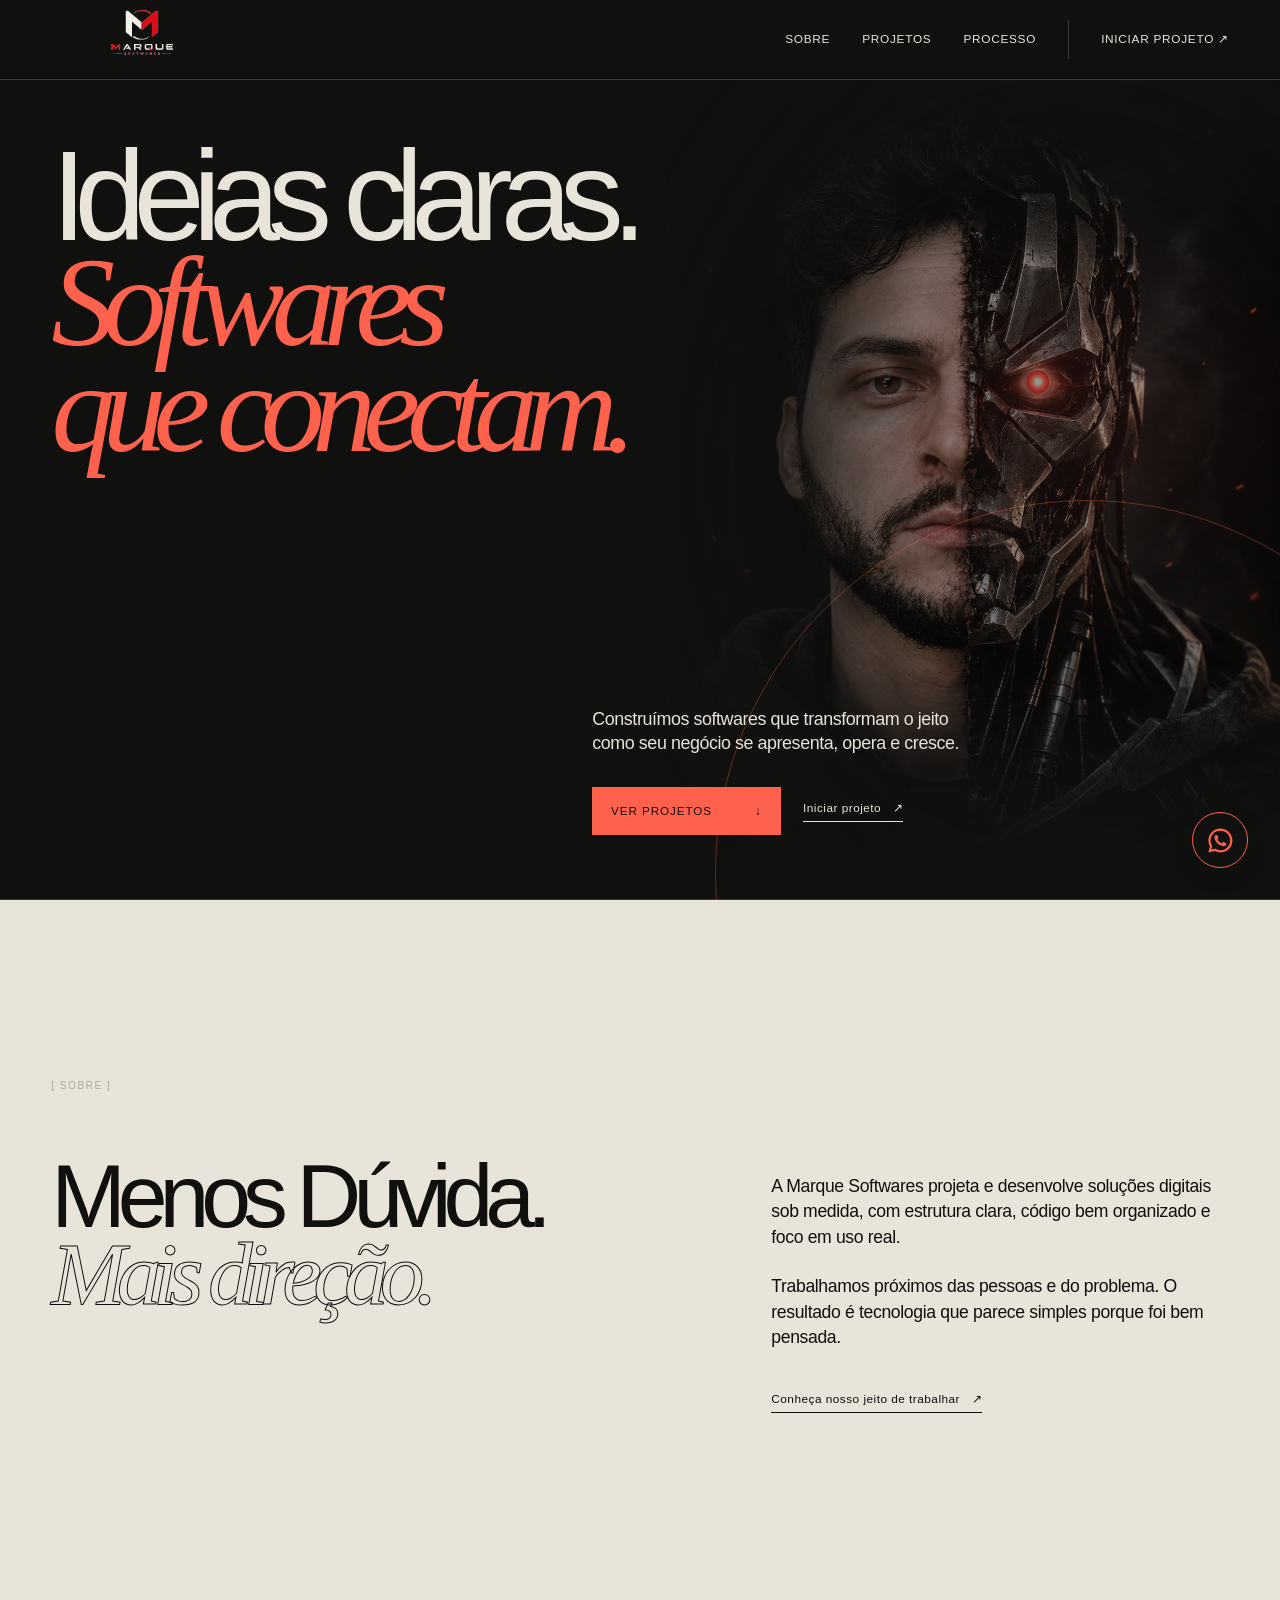
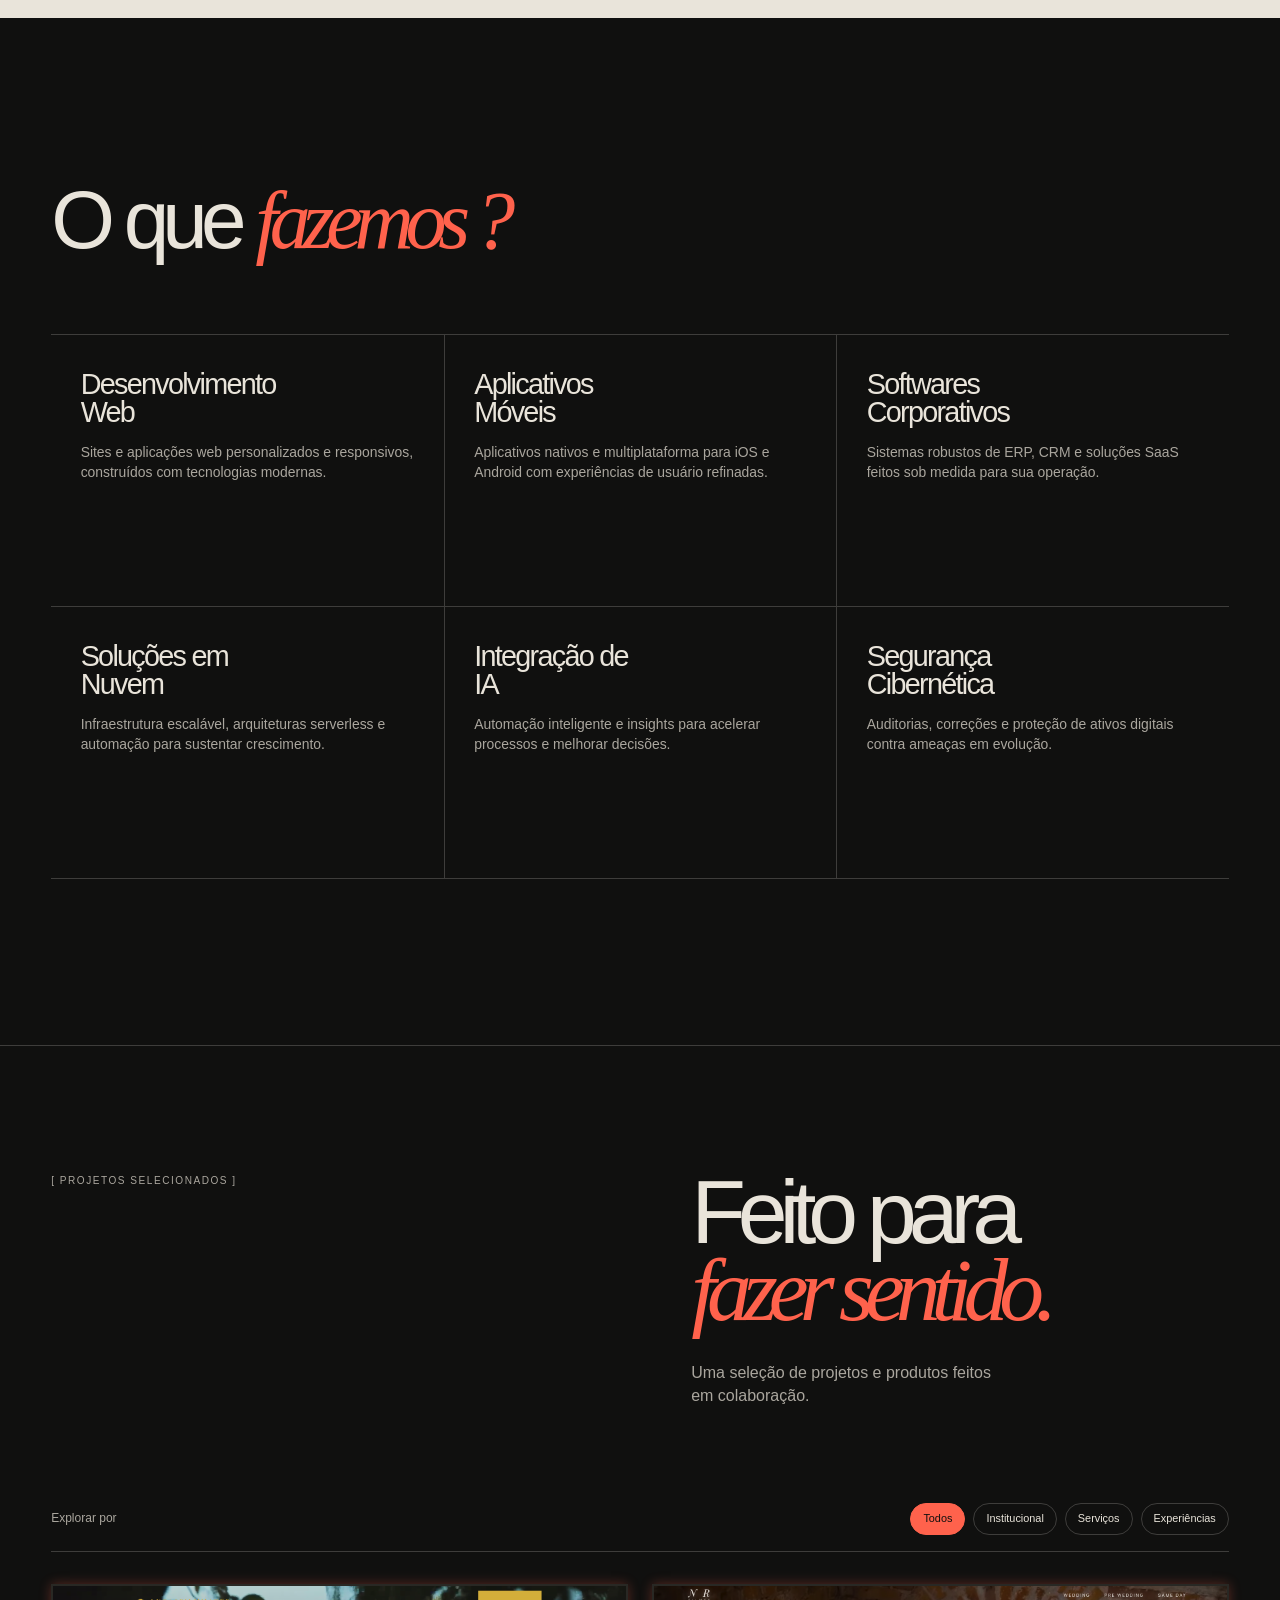
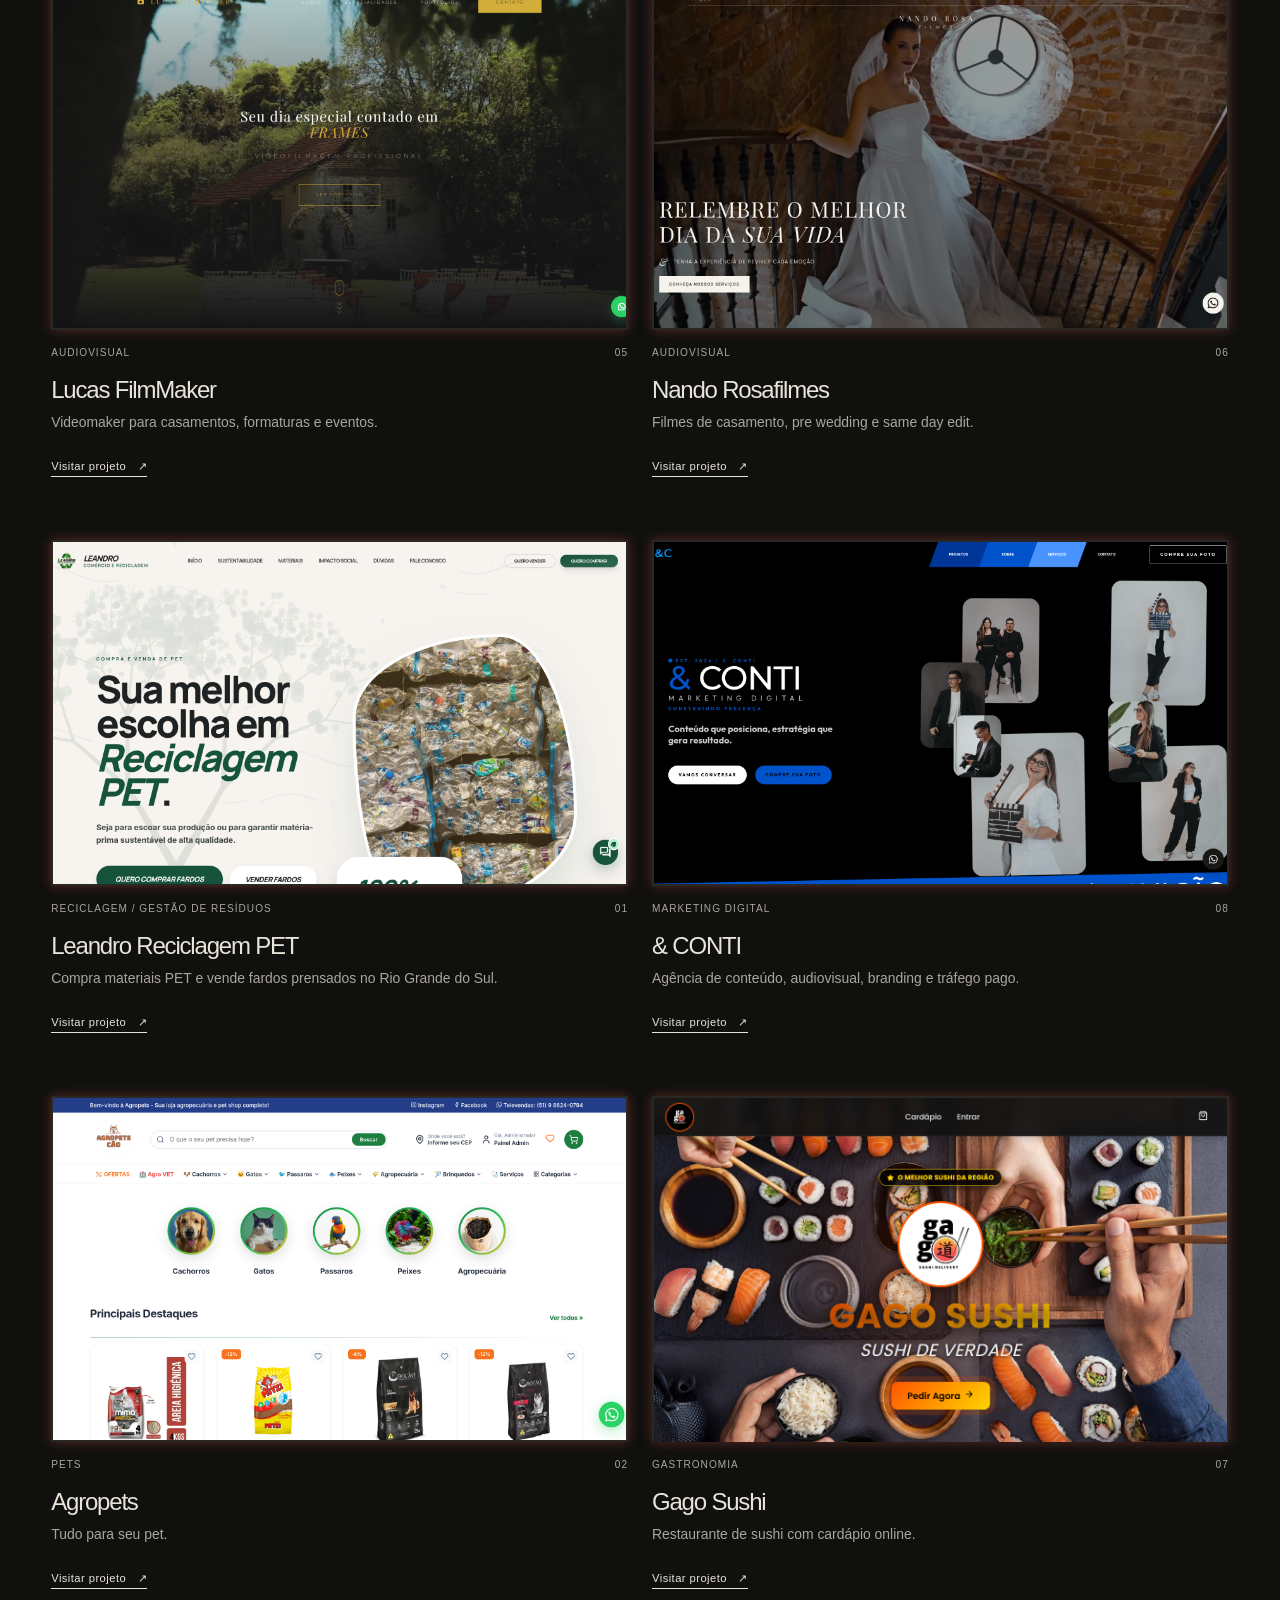
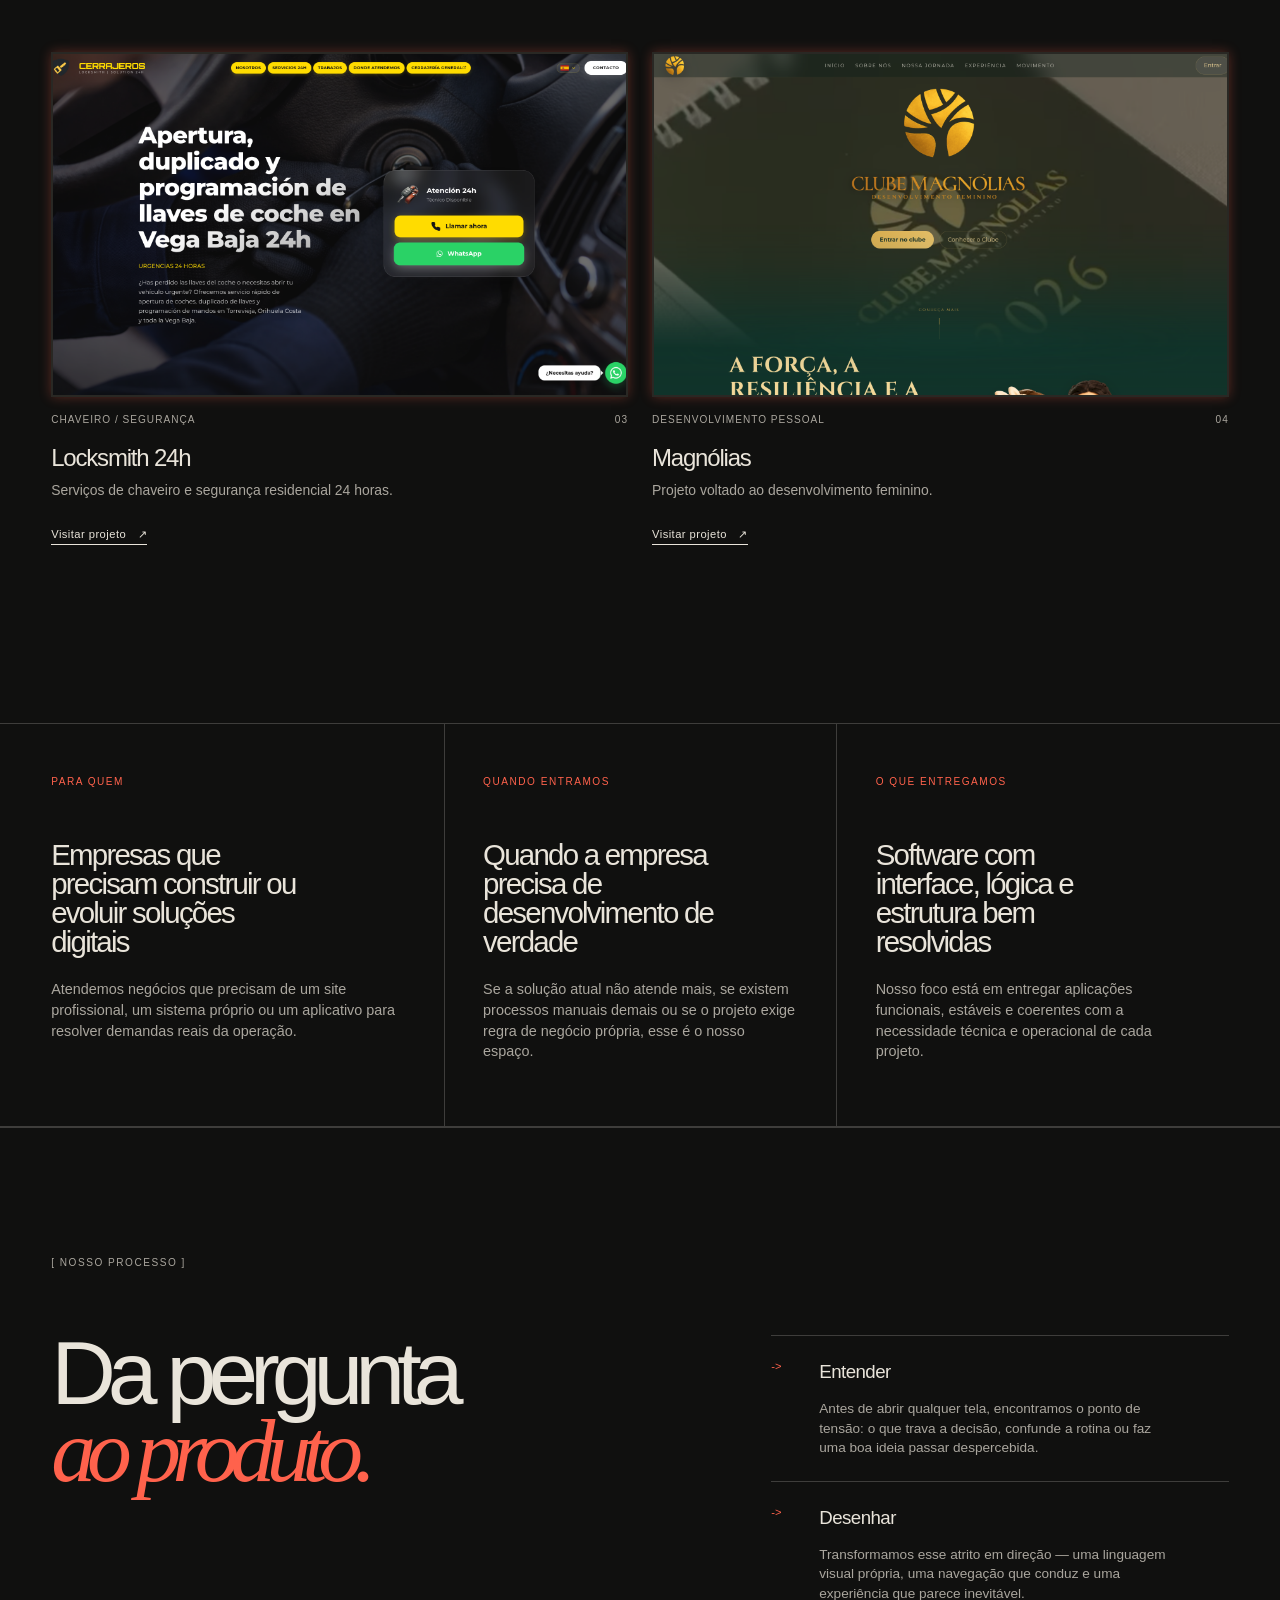
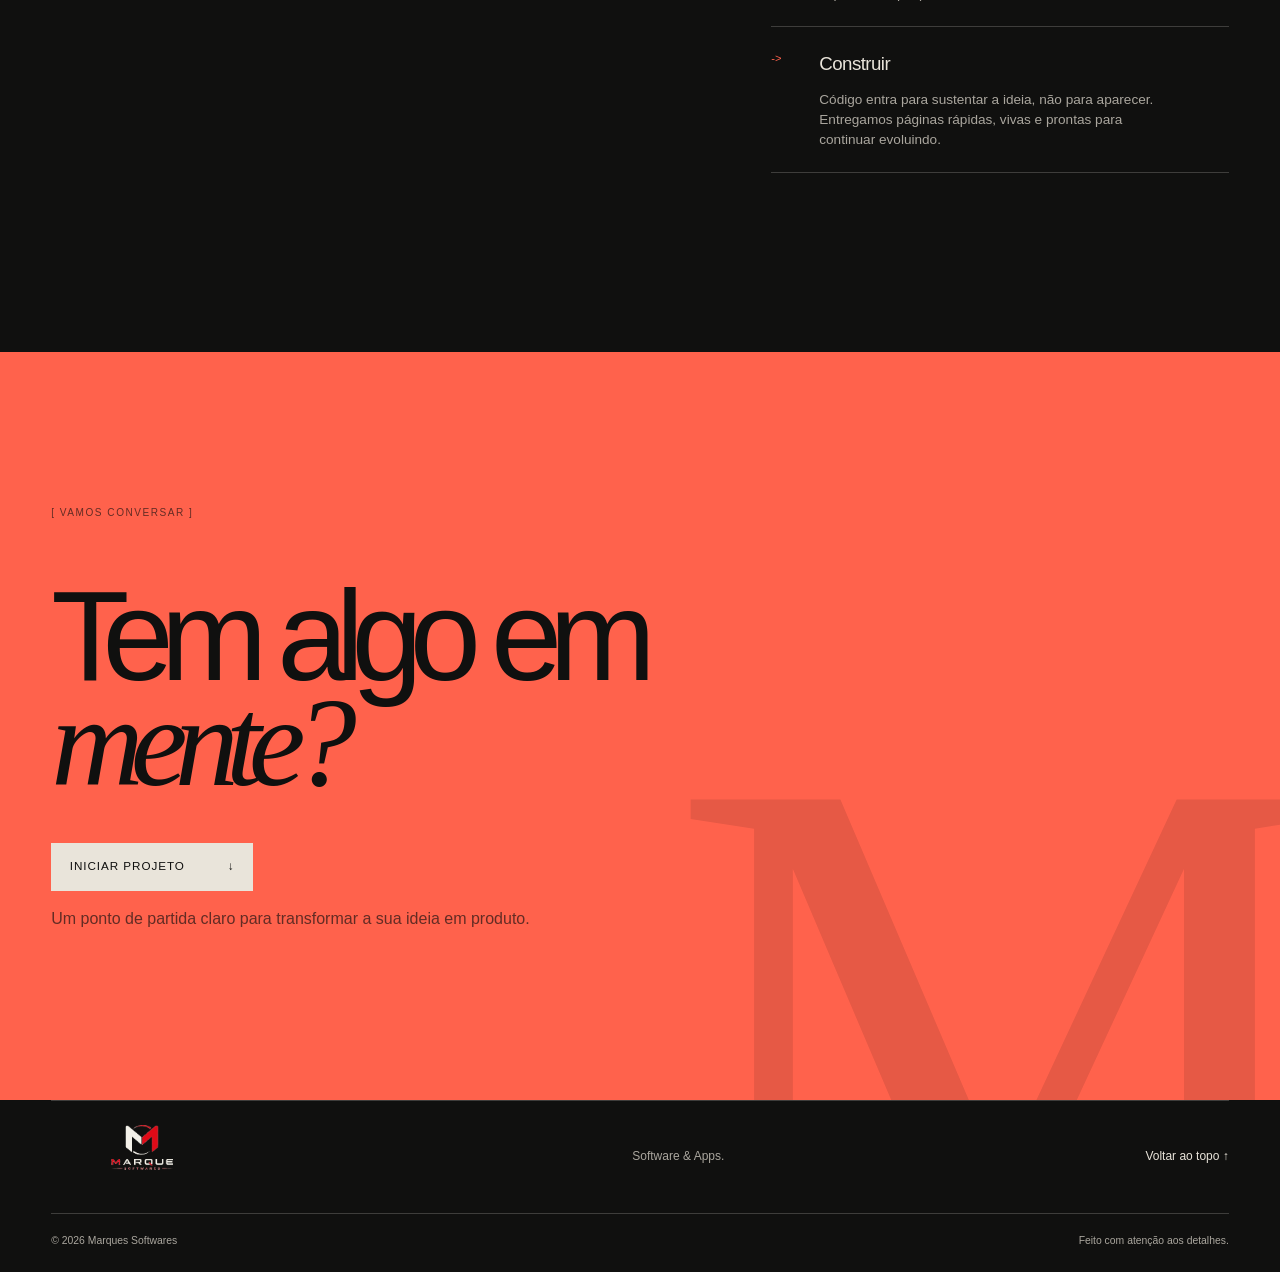
==== index.html @ 67c2a655 "Initial portfolio site" ====
<!doctype html>
<html lang="pt-BR">
  <head>
    <meta charset="utf-8" />
    <meta name="viewport" content="width=device-width, initial-scale=1" />
    <meta
      name="description"
      content="Marques Softwares — software que conecta estratégia, design e tecnologia para produtos digitais claros e eficientes."
    />
    <title>Marques Softwares — Sistemas e Apps</title>
    <link rel="stylesheet" href="style.css" />
  </head>
  <body>
    <a class="skip-link" href="#conteudo">Pular para o conteúdo</a>
    <header class="site-header" id="topo">
      <div class="header-inner">
        <a class="brand" href="#topo" aria-label="Marques Softwares, início"
          ><img class="brand-logo" src="assets/marques-logo.webp" alt="Marques Softwares" /></a
        >
        <button
          class="menu-toggle"
          type="button"
          aria-expanded="false"
          aria-controls="main-nav"
        >
          <span class="sr-only">Abrir menu</span><i></i><i></i>
        </button>
        <nav class="main-nav" id="main-nav" aria-label="Navegação principal">
          <a href="#sobre"><span class="nav-link-label">Sobre</span></a><a href="#projetos"><span class="nav-link-label">Projetos</span></a
          ><a href="#processo"><span class="nav-link-label">Processo</span></a
          ><a class="nav-cta" href="https://wa.me/5551993091925"
            ><span class="nav-link-label">Iniciar projeto</span> <span aria-hidden="true">↗</span></a
          >
        </nav>
      </div>
    </header>

    <main id="conteudo">
      <section class="hero section-grid" aria-labelledby="hero-title">
        <div class="hero-portrait" aria-hidden="true">
          <img src="assets/hero-cyborg.webp" alt="" />
        </div>
        <div class="hero-copy reveal">
          <h1 id="hero-title">
            Ideias claras.<br /><em>Softwares<br />que conectam.</em>
          </h1>
        </div>
        <div class="hero-aside reveal">
          <p>
            Construímos softwares que transformam o jeito como seu
            negócio se apresenta, opera e cresce.
          </p>
          <div class="hero-actions">
            <a class="button button-coral" href="#projetos"
              >Ver projetos <span>↓</span></a
            ><a class="text-link" href="https://wa.me/5551993091925"
              >Iniciar projeto <span>↗</span></a
            >
          </div>
        </div>
        <div class="hero-foot">
          <span class="hero-scroll-label">Scroll para explorar</span>
          <span class="scroll-indicator" aria-hidden="true"><span></span></span>
        </div>
      </section>

      <section
        class="about section-shell"
        id="sobre"
        aria-labelledby="about-title"
      >
        <div class="section-kicker">[ Sobre ]</div>
        <div class="about-content">
          <h2 id="about-title">
            Menos Dúvida.<br /><span>Mais direção.</span>
          </h2>
          <div class="about-text">
            <p>
              A Marque Softwares projeta e desenvolve soluções digitais sob
              medida, com estrutura clara, código bem organizado e foco em uso
              real.
            </p>
            <p>
              Trabalhamos próximos das pessoas e do problema. O resultado é
              tecnologia que parece simples porque foi bem pensada.
            </p>
            <a class="text-link" href="#iniciar"
              >Conheça nosso jeito de trabalhar <span>↗</span></a
            >
          </div>
        </div>
      </section>

      <section class="services section-shell" id="servicos" aria-labelledby="servicos-titulo">
        <div class="services-heading">
          <h2 id="servicos-titulo">O que <span>fazemos ?</span></h2>
        </div>
        <ol class="services-grid">
          <li class="service-item reveal">
            <h3>Desenvolvimento Web</h3>
            <p>Sites e aplicações web personalizados e responsivos, construídos com tecnologias modernas.</p>
          </li>
          <li class="service-item reveal">
            <h3>Aplicativos Móveis</h3>
            <p>Aplicativos nativos e multiplataforma para iOS e Android com experiências de usuário refinadas.</p>
          </li>
          <li class="service-item reveal">
            <h3>Softwares Corporativos</h3>
            <p>Sistemas robustos de ERP, CRM e soluções SaaS feitos sob medida para sua operação.</p>
          </li>
          <li class="service-item reveal">
            <h3>Soluções em Nuvem</h3>
            <p>Infraestrutura escalável, arquiteturas serverless e automação para sustentar crescimento.</p>
          </li>
          <li class="service-item reveal">
            <h3>Integração de IA</h3>
            <p>Automação inteligente e insights para acelerar processos e melhorar decisões.</p>
          </li>
          <li class="service-item reveal">
            <h3>Segurança Cibernética</h3>
            <p>Auditorias, correções e proteção de ativos digitais contra ameaças em evolução.</p>
          </li>
        </ol>
      </section>

      <section
        class="work section-shell"
        id="projetos"
        aria-labelledby="work-title"
      >
        <div class="work-heading">
          <div class="section-kicker">[ Projetos selecionados ]</div>
          <div>
            <h2 id="work-title">Feito para<br /><span>fazer sentido.</span></h2>
            <p>
              Uma seleção de projetos e produtos feitos em
              colaboração.
            </p>
          </div>
        </div>
        <div class="filter-bar" role="group" aria-label="Filtrar projetos">
          <span>Explorar por</span
          ><button
            class="filter active"
            type="button"
            data-filter="Todos"
            aria-pressed="true"
          >
            Todos</button
          ><button
            class="filter"
            type="button"
            data-filter="Institucional"
            aria-pressed="false"
          >
            Institucional</button
          ><button
            class="filter"
            type="button"
            data-filter="Serviços"
            aria-pressed="false"
          >
            Serviços</button
          ><button
            class="filter"
            type="button"
            data-filter="Experiências"
            aria-pressed="false"
          >
            Experiências
          </button>
        </div>
        <p class="sr-only" id="filter-status" aria-live="polite"></p>
        <div class="project-grid">
          <article class="project-card reveal" data-category="Experiências">
            <div class="project-visual visual-5">
              <img
                src="assets/portfolio/lucas-filmmaker.png"
                alt="Captura do site Lucas FilmMaker"
                loading="lazy"
              />
            </div>
            <div class="project-meta">
              <span>Audiovisual</span><span>05</span>
            </div>
            <h3>Lucas FilmMaker</h3>
            <p>Videomaker para casamentos, formaturas e eventos.</p>
            <a
              class="card-link"
              href="https://www.lucasfilmmakeer.com.br/"
              target="_blank"
              rel="noopener noreferrer"
              >Visitar projeto <span>↗</span></a
            >
          </article>
          <article class="project-card reveal" data-category="Experiências">
            <div class="project-visual visual-6">
              <img
                src="assets/portfolio/nando-rosafilmes.png"
                alt="Captura do site Nando Rosafilmes"
                loading="lazy"
              />
            </div>
            <div class="project-meta">
              <span>Audiovisual</span><span>06</span>
            </div>
            <h3>Nando Rosafilmes</h3>
            <p>Filmes de casamento, pre wedding e same day edit.</p>
            <a
              class="card-link"
              href="https://www.nandorosafilme.netlify.app/"
              target="_blank"
              rel="noopener noreferrer"
              >Visitar projeto <span>↗</span></a
            >
          </article>
          <article class="project-card reveal" data-category="Serviços">
            <div class="project-visual visual-1">
              <img
                src="assets/portfolio/leandro-reciclagem-pet.png"
                alt="Captura do site Leandro Reciclagem PET"
                loading="lazy"
              />
            </div>
            <div class="project-meta">
              <span>Reciclagem / gestão de resíduos</span><span>01</span>
            </div>
            <h3>Leandro Reciclagem PET</h3>
            <p>
              Compra materiais PET e vende fardos prensados no Rio Grande do
              Sul.
            </p>
            <a
              class="card-link"
              href="https://www.leandrorecicle.com.br/"
              target="_blank"
              rel="noopener noreferrer"
              >Visitar projeto <span>↗</span></a
            >
          </article>
          <article class="project-card reveal" data-category="Institucional">
            <div class="project-visual visual-8">
              <img
                src="assets/portfolio/e-conti.png"
                alt="Captura do site &amp; CONTI"
                loading="lazy"
              />
            </div>
            <div class="project-meta">
              <span>Marketing digital</span><span>08</span>
            </div>
            <h3>&amp; CONTI</h3>
            <p>Agência de conteúdo, audiovisual, branding e tráfego pago.</p>
            <a
              class="card-link"
              href="https://www.econticomigo.com.br/"
              target="_blank"
              rel="noopener noreferrer"
              >Visitar projeto <span>↗</span></a
            >
          </article>
          <article class="project-card reveal" data-category="Serviços">
            <div class="project-visual visual-2">
              <img
                src="assets/portfolio/agropets.png"
                alt="Captura do site Agropets"
                loading="lazy"
              />
            </div>
            <div class="project-meta"><span>Pets</span><span>02</span></div>
            <h3>Agropets</h3>
            <p>Tudo para seu pet.</p>
            <a
              class="card-link"
              href="https://www.agropetscao.com.br/"
              target="_blank"
              rel="noopener noreferrer"
              >Visitar projeto <span>↗</span></a
            >
          </article>
          <article class="project-card reveal" data-category="Experiências">
            <div class="project-visual visual-7">
              <img
                src="assets/portfolio/gago-sushi.png"
                alt="Captura do site Gago Sushi"
                loading="lazy"
              />
            </div>
            <div class="project-meta">
              <span>Gastronomia</span><span>07</span>
            </div>
            <h3>Gago Sushi</h3>
            <p>Restaurante de sushi com cardápio online.</p>
            <a
              class="card-link"
              href="https://www.gagosushi.vercel.app/"
              target="_blank"
              rel="noopener noreferrer"
              >Visitar projeto <span>↗</span></a
            >
          </article>
          <article class="project-card reveal" data-category="Serviços">
            <div class="project-visual visual-3">
              <img
                src="assets/portfolio/locksmith-24h.png"
                alt="Captura do site Locksmith 24h"
                loading="lazy"
              />
            </div>
            <div class="project-meta">
              <span>Chaveiro / segurança</span><span>03</span>
            </div>
            <h3>Locksmith 24h</h3>
            <p>Serviços de chaveiro e segurança residencial 24 horas.</p>
            <a
              class="card-link"
              href="https://www.cerrajerosllavesdecoches24h.es/"
              target="_blank"
              rel="noopener noreferrer"
              >Visitar projeto <span>↗</span></a
            >
          </article>
          <article class="project-card reveal" data-category="Institucional">
            <div class="project-visual visual-4">
              <img
                src="assets/portfolio/magnolias.png"
                alt="Captura do site Magnólias"
                loading="lazy"
              />
            </div>
            <div class="project-meta">
              <span>Desenvolvimento pessoal</span><span>04</span>
            </div>
            <h3>Magnólias</h3>
            <p>Projeto voltado ao desenvolvimento feminino.</p>
            <a
              class="card-link"
              href="https://www.magnoliasdesenvolvimento.com.br/"
              target="_blank"
              rel="noopener noreferrer"
              >Visitar projeto <span>↗</span></a
            >
          </article>
        </div>
      </section>

      <section class="positioning" aria-label="Posicionamento da Marques Softwares">
        <article class="positioning-item reveal">
          <p class="positioning-kicker">Para quem</p>
          <h2>Empresas que precisam construir ou evoluir soluções digitais</h2>
          <p>Atendemos negócios que precisam de um site profissional, um sistema próprio ou um aplicativo para resolver demandas reais da operação.</p>
        </article>
        <article class="positioning-item reveal">
          <p class="positioning-kicker">Quando entramos</p>
          <h2>Quando a empresa precisa de desenvolvimento de verdade</h2>
          <p>Se a solução atual não atende mais, se existem processos manuais demais ou se o projeto exige regra de negócio própria, esse é o nosso espaço.</p>
        </article>
        <article class="positioning-item reveal">
          <p class="positioning-kicker">O que entregamos</p>
          <h2>Software com interface, lógica e estrutura bem resolvidas</h2>
          <p>Nosso foco está em entregar aplicações funcionais, estáveis e coerentes com a necessidade técnica e operacional de cada projeto.</p>
        </article>
      </section>

      <section
        class="process section-shell"
        id="processo"
        aria-labelledby="process-title"
      >
        <div class="section-kicker">[ Nosso processo ]</div>
        <div class="process-main">
          <h2 id="process-title">Da pergunta<br /><span>ao produto.</span></h2>
          <div class="steps">
            <div class="step">
              <span>-></span>
              <h3>Entender</h3>
              <p>
                Antes de abrir qualquer tela, encontramos o ponto de tensão: o
                que trava a decisão, confunde a rotina ou faz uma boa ideia
                passar despercebida.
              </p>
            </div>
            <div class="step">
              <span>-></span>
              <h3>Desenhar</h3>
              <p>
                Transformamos esse atrito em direção — uma linguagem visual
                própria, uma navegação que conduz e uma experiência que parece
                inevitável.
              </p>
            </div>
            <div class="step">
              <span>-></span>
              <h3>Construir</h3>
              <p>
                Código entra para sustentar a ideia, não para aparecer.
                Entregamos páginas rápidas, vivas e prontas para continuar
                evoluindo.
              </p>
            </div>
          </div>
        </div>
      </section>

      <section class="final-cta" id="iniciar" aria-labelledby="cta-title">
        <div class="section-kicker">[ Vamos conversar ]</div>
        <h2 id="cta-title">Tem algo em<br /><em>mente?</em></h2>
        <a class="button button-light" href="https://wa.me/5551993091925"
          >Iniciar projeto <span>↓</span></a
        >
        <p>
          Um ponto de partida claro para transformar a sua ideia em produto.
        </p>
      </section>
    </main>
    <footer class="site-footer">
      <div class="footer-top">
        <a class="brand" href="#topo"
          ><img class="brand-logo" src="assets/marques-logo.webp" alt="Marques Softwares" /></a
        ><span>Software & Apps.</span
        ><a class="back-top" href="#topo">Voltar ao topo ↑</a>
      </div>
      <div class="footer-bottom">
        <span>© <span id="year"></span> Marques Softwares</span
        ><span>Feito com atenção aos detalhes.</span>
      </div>
    </footer>
    <a
      class="whatsapp-button"
      href="https://wa.me/5551993091925"
      aria-label="Falar com a Marques Softwares pelo WhatsApp"
    >
      <svg viewBox="0 0 48 48" aria-hidden="true" focusable="false">
        <path d="M24 4C12.95 4 4 12.95 4 24c0 3.51.91 6.81 2.49 9.68L4 44l10.57-2.45A19.92 19.92 0 0 0 24 44c11.05 0 20-8.95 20-20S35.05 4 24 4Zm0 36.38a16.3 16.3 0 0 1-8.3-2.27l-.6-.36-6.27 1.45 1.53-6.1-.39-.63A16.28 16.28 0 1 1 24 40.38Zm8.93-12.22c-.49-.25-2.91-1.43-3.36-1.59-.45-.16-.78-.24-1.1.25-.33.49-1.27 1.58-1.56 1.91-.29.32-.58.37-1.07.12a13.35 13.35 0 0 1-3.93-2.42 14.78 14.78 0 0 1-2.72-3.39c-.29-.49-.03-.75.22-.99.22-.21.49-.54.73-.81.25-.28.33-.49.49-.82.16-.32.08-.61-.04-.86-.12-.24-1.1-2.65-1.51-3.63-.4-.96-.8-.83-1.1-.85l-.94-.02c-.33 0-.86.12-1.31.61-.45.49-1.72 1.68-1.72 4.09s1.76 4.75 2.01 5.08c.25.32 3.47 5.29 8.4 7.42 1.17.5 2.08.8 2.79 1.03 1.17.37 2.24.32 3.08.19.94-.14 2.91-1.19 3.32-2.34.41-1.15.41-2.14.29-2.34-.12-.2-.45-.32-.94-.57Z" />
      </svg>
    </a>
    <script src="script.js"></script>
  </body>
</html>
---- style.css ----
:root{--ink:#10100f;--paper:#e9e4da;--bone:#f5f1e9;--coral:#ff624c;--line:rgba(245,241,233,.2);--muted:#aaa69e;--pad:clamp(1.25rem,4vw,4.5rem);--display:clamp(3.8rem,10vw,10.5rem)}
*{box-sizing:border-box}html{scroll-behavior:smooth}body{margin:0;background:var(--ink);color:var(--paper);font-family:Arial,Helvetica,sans-serif;line-height:1.45}a{color:inherit;text-decoration:none}button{font:inherit}.sr-only{position:absolute;width:1px;height:1px;padding:0;margin:-1px;overflow:hidden;clip:rect(0,0,0,0);white-space:nowrap;border:0}.skip-link{position:fixed;z-index:30;top:-5rem;left:1rem;background:var(--coral);color:var(--ink);padding:.7rem 1rem}.skip-link:focus{top:1rem}:focus-visible{outline:2px solid var(--coral);outline-offset:4px}
.site-header{position:fixed;z-index:10;top:0;width:100%;transition:background .3s,border-color .3s}.site-header.scrolled{background:rgba(16,16,15,.94);backdrop-filter:blur(12px)}.header-inner{height:5rem;display:flex;align-items:center;justify-content:space-between;padding:0 var(--pad);border-bottom:1px solid var(--line)}.brand{display:inline-flex;align-items:center;flex:0 0 auto}.brand-logo{display:block;width:clamp(7rem,14vw,10rem);height:4rem;object-fit:contain}.site-header .brand-logo{transform:translateY(.125rem)}.main-nav{display:flex;align-items:center;gap:2rem;font-size:.74rem;letter-spacing:.06em;text-transform:uppercase}.main-nav a:not(.nav-cta),.back-top{transition:color .2s}.main-nav a:not(.nav-cta):hover,.back-top:hover{color:var(--coral)}.main-nav .nav-link-label{position:relative;display:inline-block}.main-nav .nav-link-label::after{content:"";position:absolute;right:0;bottom:-.35rem;left:0;height:1px;background:var(--coral);transform:scaleX(0);transform-origin:right;transition:transform .25s ease}.main-nav a:hover .nav-link-label::after,.main-nav a:focus-visible .nav-link-label::after{transform:scaleX(1);transform-origin:left}.nav-cta{padding:.7rem 0 .7rem 2rem;border-left:1px solid var(--line)}.menu-toggle{display:none;color:inherit;background:none;border:0}.section-grid,.section-shell{padding-left:var(--pad);padding-right:var(--pad)}
.hero{position:relative;isolation:isolate;min-height:100svh;padding-top:9rem;padding-bottom:2rem;display:grid;grid-template-columns:1fr 1.25fr;grid-template-rows:auto 1fr auto;gap:2rem;border-bottom:1px solid var(--line);overflow:hidden;}.hero::after{content:"";position:absolute;z-index:-1;right:-14vw;bottom:-27vw;width:58vw;height:58vw;border:1px solid rgba(255,98,76,.35);border-radius:50%}.section-kicker{font-size:.63rem;letter-spacing:.15em;text-transform:uppercase}.hero-copy{grid-column:1/-1;align-self:center;z-index:1}.hero h1{font-size:var(--display);line-height:.82;letter-spacing:-.095em;font-weight:500;margin:0;max-width:10.5ch}.hero h1 em,h2 span{font-family:Georgia,serif;font-style:italic;font-weight:400;color:var(--coral);letter-spacing:-.1em}.hero-aside{grid-column:2;z-index:1;max-width:25rem;align-self:end}.hero-aside p{font-size:clamp(1rem,1.4vw,1.2rem);line-height:1.32;margin:0 0 2rem;letter-spacing:-.025em}.hero-actions{display:flex;align-items:center;gap:1.4rem}.button{display:inline-flex;align-items:center;justify-content:space-between;gap:2.2rem;padding:.9rem 1.1rem;border:1px solid currentColor;font-size:.73rem;letter-spacing:.08em;text-transform:uppercase;transition:background .2s,color .2s,transform .2s}.button:hover,.button:focus-visible{transform:translateY(-3px)}.button-coral{background:var(--coral);border-color:var(--coral);color:var(--ink)}.button-coral:hover,.button-coral:focus-visible{background:transparent;color:var(--coral)}.button-light{background:var(--paper);color:var(--ink);border-color:var(--paper)}.button-light:hover,.button-light:focus-visible{background:transparent;color:var(--paper)}.text-link,.card-link{border-bottom:1px solid currentColor;padding-bottom:.25rem;font-size:.74rem;letter-spacing:.04em}.text-link span,.card-link span,.button span{display:inline-block;margin-left:.5rem;transition:transform .2s}.text-link:hover span,.card-link:hover span,.button:hover span{transform:translate(3px,-3px)}.hero-foot{grid-column:1/-1;z-index:1;display:flex;justify-content:space-between;font-size:.61rem;text-transform:uppercase;letter-spacing:.12em;color:var(--muted)}.hero-foot b{color:var(--coral);font-size:1rem;margin-left:.4rem}
.positioning{display:grid;grid-template-columns:repeat(3,1fr);border-top:1px solid var(--line);border-bottom:1px solid var(--line);padding:0 var(--pad)}.positioning-item{min-width:0;padding:clamp(2rem,4vw,4rem) clamp(1.25rem,3vw,3.5rem) clamp(2.5rem,5vw,5rem) 0;transition:background-color .3s ease,color .3s ease}.positioning-item+.positioning-item{border-left:1px solid var(--line);padding-left:clamp(1.25rem,3vw,3.5rem)}.positioning-kicker{margin:0 0 clamp(2rem,4vw,4rem);font-size:.63rem;letter-spacing:.15em;text-transform:uppercase;color:var(--coral);transition:color .3s ease}.positioning-item h2{max-width:15ch;margin:0;font-size:clamp(1.45rem,2.3vw,2.5rem);line-height:.98;letter-spacing:-.06em;font-weight:500}.positioning-item>p:last-child{max-width:30rem;margin:1.4rem 0 0;color:var(--muted);font-size:.9rem;line-height:1.45;transition:color .3s ease}.positioning-item:hover,.positioning-item:focus-within{background:var(--coral);color:var(--ink)}.positioning-item:hover .positioning-kicker,.positioning-item:focus-within .positioning-kicker,.positioning-item:hover>p:last-child,.positioning-item:focus-within>p:last-child{color:rgba(16,16,15,.78)}.about{padding-top:clamp(7rem,14vw,13rem);padding-bottom:clamp(8rem,16vw,15rem);background:var(--paper);color:var(--ink)}.section-kicker{color:var(--muted)}.about-content{display:grid;grid-template-columns:1.35fr 1fr;gap:8vw;margin-top:4rem}.about h2,.work h2,.process h2{font-size:clamp(3.3rem,7vw,7rem);line-height:.86;letter-spacing:-.09em;font-weight:500;margin:0}.about h2 span{color:transparent;-webkit-text-stroke:1px var(--ink)}.about-text{max-width:29rem;padding-top:1rem}.about-text p{font-size:1.1rem;letter-spacing:-.02em;margin:0 0 1.5rem}.about-text .text-link{display:inline-block;margin-top:1rem}
.services{padding-top:clamp(7rem,13vw,12rem);padding-bottom:clamp(7rem,13vw,12rem);border-bottom:1px solid var(--line)}.services-heading{display:grid;grid-template-columns:1.35fr 1fr;gap:8vw}.services-heading h2{max-width:12ch;margin:0;font-size:clamp(3rem,6.4vw,6.3rem);line-height:.88;letter-spacing:-.085em;font-weight:500}.services-heading p{max-width:29rem;margin:2rem 0 0;color:var(--muted);font-size:1.04rem;letter-spacing:-.02em}.services-grid{display:grid;grid-template-columns:repeat(3,1fr);gap:0;margin:clamp(4rem,8vw,7rem) 0 0;padding:0;list-style:none;border-top:1px solid var(--line)}.service-item{position:relative;min-width:0;min-height:17rem;padding:1.25rem clamp(1rem,2.3vw,2.5rem) 2rem;border-bottom:1px solid var(--line);transition:background-color .3s ease,color .3s ease}.service-item:not(:nth-child(3n + 1)){border-left:1px solid var(--line)}.service-item h3{max-width:11ch;margin:1rem 0 1rem;font-size:clamp(1.45rem,2.25vw,2.3rem);line-height:.96;letter-spacing:-.06em;font-weight:500}.service-item p{max-width:22rem;margin:0;color:var(--muted);font-size:.87rem;transition:color .3s ease}.service-item:hover,.service-item:focus-within{background:var(--coral);color:var(--ink)}.service-item:hover p,.service-item:focus-within p{color:rgba(16,16,15,.78)}.service-item::after{content:"";position:absolute;right:1.25rem;bottom:1.35rem;width:.55rem;height:.55rem;background:var(--coral);transform:scale(0);transition:transform .25s ease,background-color .3s ease}.service-item:hover::after,.service-item:focus-within::after{background:var(--ink);transform:scale(1)}
.work{padding-top:clamp(5rem,10vw,9rem);padding-bottom:clamp(7rem,14vw,13rem)}.work-heading{display:grid;grid-template-columns:1.35fr 1fr;gap:8vw}.work-heading p{max-width:20rem;color:var(--muted);margin-top:2rem}.filter-bar{display:flex;align-items:center;gap:.5rem;margin:5rem 0 2rem;border-bottom:1px solid var(--line);padding-bottom:1rem;font-size:.75rem}.filter-bar>span{color:var(--muted);margin-right:auto}.filter{color:inherit;background:transparent;border:1px solid var(--line);padding:.45rem .75rem;cursor:pointer;font-size:.68rem;border-radius:2rem;transition:background .2s,color .2s}.filter:hover,.filter:focus-visible,.filter.active{background:var(--coral);color:var(--ink);border-color:var(--coral)}.project-grid{display:grid;grid-template-columns:repeat(2,1fr);gap:4rem 1.5rem}.project-card{min-width:0}.project-visual{--project-neon-angle:0deg;height:clamp(13rem,27vw,27rem);display:grid;place-items:center;border:0;border-radius:0;margin-bottom:1rem;padding:2px;overflow:hidden;background:linear-gradient(#292824,#292824) padding-box,conic-gradient(from var(--project-neon-angle),#ff624c,#ff3f5e,#ff9b84,#4f8cff,#ff4aa2,#ff624c) border-box;box-shadow:0 0 .7rem rgba(255,98,76,.3);animation:project-neon-orbit 7s linear infinite}.project-visual img{width:100%;height:100%;display:block;object-fit:cover;filter:none;transition:transform .5s cubic-bezier(.2,.8,.2,1)}.project-card:hover .project-visual img{transform:scale(1.04);filter:none}.project-meta{display:flex;justify-content:space-between;color:var(--muted);font-size:.63rem;text-transform:uppercase;letter-spacing:.1em}.project-card h3{font-size:1.5rem;letter-spacing:-.05em;margin:.8rem 0 .25rem;font-weight:500}.project-card p{font-size:.87rem;color:var(--muted);margin:0 0 1.3rem;max-width:34rem}.card-link{font-size:.7rem}.project-card.is-hidden{display:none}.screenshot-fallback{position:relative;background:linear-gradient(135deg,#2e2d29,#171716) padding-box,conic-gradient(from var(--project-neon-angle),#ff624c,#ff3f5e,#ff9b84,#4f8cff,#ff4aa2,#ff624c) border-box}.screenshot-fallback::after{content:"Captura indisponível";position:absolute;inset:auto 1rem 1rem;color:var(--ink);background:var(--coral);padding:.35rem .5rem;font-size:.58rem;letter-spacing:.1em;text-transform:uppercase}.screenshot-fallback::before{content:"MARQUES / ARQUIVO";color:var(--muted);font-size:.65rem;letter-spacing:.18em}.screenshot-fallback img{display:none}
.process{border-top:1px solid var(--line);padding-top:clamp(5rem,10vw,9rem);padding-bottom:clamp(7rem,14vw,13rem)}.process-main{display:grid;grid-template-columns:1.35fr 1fr;gap:8vw;margin-top:4rem}.steps{border-top:1px solid var(--line)}.step{display:grid;grid-template-columns:2.5rem 1fr;gap:.5rem;border-bottom:1px solid var(--line);padding:1.4rem 0;transition:background-color .3s ease,color .3s ease,box-shadow .3s ease}.step>span{font-size:.7rem;color:var(--coral);transition:color .3s ease,transform .3s ease}.step h3{margin:0;font-weight:500;letter-spacing:-.03em;transition:transform .3s ease}.step p{grid-column:2;margin:.35rem 0 0;color:var(--muted);font-size:.85rem;max-width:22rem;transition:color .3s ease,transform .3s ease}.step:hover,.step:focus-within{background:var(--coral);color:var(--ink);box-shadow:0 .6rem 1.4rem rgba(255,98,76,.18)}.step:hover>span,.step:focus-within>span,.step:hover p,.step:focus-within p{color:rgba(16,16,15,.78)}.step:hover>span,.step:focus-within>span{transform:translateX(.25rem)}.step:hover h3,.step:focus-within h3,.step:hover p,.step:focus-within p{transform:translateX(.35rem)}.final-cta{background:var(--coral);color:var(--ink);padding:clamp(5rem,12vw,11rem) var(--pad);position:relative;overflow:hidden}.final-cta::after{content:"M";position:absolute;right:-.08em;bottom:-.42em;font-family:Georgia,serif;font-size:min(59vw,54rem);line-height:1;color:rgba(16,16,15,.1)}.final-cta>*{position:relative;z-index:1}.final-cta .section-kicker,.final-cta p{color:rgba(16,16,15,.65)}.final-cta h2{font-size:var(--display);line-height:.82;letter-spacing:-.1em;font-weight:500;margin:4rem 0 3rem}.final-cta h2 em{font-family:Georgia,serif;font-weight:400}.site-footer{padding:0 var(--pad) 1.5rem}.footer-top{border-top:1px solid var(--line);display:flex;justify-content:space-between;align-items:center;padding:1.5rem 0;font-size:.75rem}.footer-top>span{color:var(--muted)}.footer-bottom{border-top:1px solid var(--line);padding-top:1.2rem;display:flex;justify-content:space-between;color:var(--muted);font-size:.65rem}
@media(max-width:700px){.header-inner{height:4.2rem}.menu-toggle{display:flex;flex-direction:column;gap:5px;padding:1rem 0 1rem 1rem}.menu-toggle i{display:block;width:1.4rem;height:1px;background:currentColor;transition:transform .2s}.main-nav{display:none;position:absolute;top:4.2rem;left:0;right:0;background:var(--ink);padding:1.5rem var(--pad);border-bottom:1px solid var(--line);flex-direction:column;align-items:flex-start;gap:1.3rem}.main-nav.open{display:flex}.nav-cta{border:0;padding:0}.hero{min-height:100svh;padding-top:8.5rem;grid-template-columns:1fr;gap:1.5rem}.hero-aside{grid-column:1;align-self:auto;max-width:20rem}.hero h1{font-size:clamp(3.5rem,16vw,6rem)}.positioning{grid-template-columns:1fr}.positioning-item{padding:2rem 0}.positioning-item+.positioning-item{border-top:1px solid var(--line);border-left:0;padding-left:0}.positioning-kicker{margin-bottom:1.5rem}.positioning-item h2{max-width:19ch}.about-content,.services-heading,.work-heading,.process-main{grid-template-columns:1fr;gap:3rem;margin-top:2.5rem}.about-text{padding:0}.services-heading h2{max-width:13ch}.services-heading p{margin-top:1.5rem}.services-grid{grid-template-columns:1fr;margin-top:3.5rem}.service-item{min-height:0;padding:1.2rem 0 2.1rem}.service-item:not(:nth-child(3n + 1)){border-left:0}.service-item h3{margin:1rem 0 .8rem;max-width:none}.service-item::after{right:0}.filter-bar{margin-top:3.5rem;overflow:auto;white-space:nowrap}.filter-bar>span{display:none}.project-grid{grid-template-columns:1fr;gap:3.5rem}.project-visual{height:16rem}.final-cta h2{margin-top:3rem}.footer-top,.footer-bottom{align-items:flex-start;gap:1rem;flex-wrap:wrap}.footer-top>span{order:3;width:100%}}
@media(prefers-reduced-motion:reduce){*,*::before,*::after{scroll-behavior:auto!important;transition-duration:.01ms!important;animation-duration:.01ms!important}.project-visual{animation:none!important}.reveal{opacity:1!important;transform:none!important}}.reveal{opacity:0;transform:translateY(18px);transition:opacity .7s ease,transform .7s ease}.reveal.visible{opacity:1;transform:none}

/* Camada decorativa do hero: funde o retrato ao fundo sem competir com o conteúdo. */
.hero-portrait{--cyborg-eye-x:60.6%;--cyborg-eye-y:39.3%;position:absolute;z-index:0;top:5rem;right:0;width:min(48vw,43rem);height:auto;aspect-ratio:1122 / 1402;overflow:hidden;pointer-events:none;opacity:.58;mix-blend-mode:lighten;-webkit-mask-image:radial-gradient(ellipse 78% 72% at 66% 50%,#000 45%,transparent 100%);mask-image:radial-gradient(ellipse 78% 72% at 66% 50%,#000 45%,transparent 100%)}.hero-portrait::after{content:"";position:absolute;inset:0;background:linear-gradient(90deg,var(--ink),transparent 42%),linear-gradient(0deg,var(--ink),transparent 24%,transparent 76%,var(--ink)),radial-gradient(circle at 70% 44%,rgba(255,98,76,.12),transparent 42%)}.hero-portrait img{display:block;width:100%;height:100%;object-fit:contain;object-position:center top}
@media(max-width:700px){.hero-portrait{top:4.2rem;right:auto;left:50%;width:min(100%,26rem);height:auto;transform:translateX(-50%);opacity:.45;-webkit-mask-image:radial-gradient(ellipse 76% 68% at 50% 46%,#000 42%,transparent 100%);mask-image:radial-gradient(ellipse 76% 68% at 50% 46%,#000 42%,transparent 100%)}.hero-portrait::after{background:linear-gradient(0deg,var(--ink),transparent 28%,transparent 68%,var(--ink)),linear-gradient(90deg,var(--ink),transparent 24%,transparent 76%,var(--ink))}}
@media(max-width:700px){.site-header .brand-logo{width:6.25rem;height:3.5rem}}
@property --project-neon-angle{syntax:"<angle>";inherits:false;initial-value:0deg}@keyframes project-neon-orbit{to{--project-neon-angle:360deg}}

/* Brilho decorativo alinhado ao olho mecânico, sob os fades do retrato. */
.hero-portrait img{position:relative;z-index:0}.hero-portrait::before{content:"";position:absolute;z-index:1;top:var(--cyborg-eye-y);left:var(--cyborg-eye-x);width:1.45rem;height:1.45rem;border-radius:50%;pointer-events:none;background:radial-gradient(circle,rgba(255,253,250,1) 0 14%,#ffe0d7 20%,#ff9b78 32%,#ff624c 46%,#ff2f1d 60%,rgba(255,47,29,.84) 70%,rgba(255,88,38,.32) 82%,transparent 100%);box-shadow:0 0 .65rem rgba(255,247,240,1),0 0 1.65rem rgba(255,104,67,1),0 0 3.5rem rgba(255,63,31,.82),0 0 5.75rem rgba(255,63,31,.46),0 0 8.5rem rgba(255,75,27,.22);transform:translate(-50%,-50%);animation:cyborg-eye-pulse 2.8s ease-in-out infinite}.hero-portrait::after{z-index:2;pointer-events:none}@keyframes cyborg-eye-pulse{0%,100%{opacity:.9;transform:translate(-50%,-50%) scale(.96)}50%{opacity:1;box-shadow:0 0 .8rem rgba(255,250,244,1),0 0 2.15rem rgba(255,116,71,1),0 0 4.6rem rgba(255,63,31,.95),0 0 7.5rem rgba(255,63,31,.58),0 0 10.5rem rgba(255,75,27,.3);transform:translate(-50%,-50%) scale(1.1)}}
@media(max-width:700px){.hero-portrait::before{width:1.15rem;height:1.15rem}}@media(prefers-reduced-motion:reduce){.hero-portrait::before{animation:none}}

/* Ajustes de composição do cabeçalho de projetos e da chamada de rolagem do hero. */
.work-heading{grid-template-columns:1fr 1fr}
.hero-foot{position:absolute;z-index:2;right:var(--pad);bottom:clamp(1.25rem,3vw,2rem);left:var(--pad);display:none;flex-direction:column;align-items:center;gap:.5rem;pointer-events:none;color:var(--muted);font-size:.61rem;line-height:1.2;letter-spacing:.12em;text-align:center;text-transform:uppercase}
.hero-scroll-label{white-space:nowrap}
.scroll-indicator{display:block;width:.9rem;height:1.5rem;border:1px solid var(--coral);border-radius:999px;padding:.22rem 0;overflow:hidden}
.scroll-indicator>span{display:block;width:1px;height:.32rem;margin:0 auto;border-radius:999px;background:var(--coral);animation:scroll-indicator-dot 1.8s cubic-bezier(.4,0,.2,1) infinite}
@keyframes scroll-indicator-dot{0%{opacity:0;transform:translateY(-.18rem)}18%{opacity:1}72%{opacity:1;transform:translateY(.68rem)}100%{opacity:0;transform:translateY(.82rem)}}
@media(max-width:700px){.work-heading{grid-template-columns:1fr}}
@media(prefers-reduced-motion:reduce){.scroll-indicator>span{animation:none!important;opacity:1;transform:translateY(.34rem)}}

/* O título ocupa o cabeçalho da seção, sem reintroduzir texto introdutório. */
.services-heading{margin-bottom:clamp(3rem,6vw,5rem)}
.services-grid{margin:0}
@media(max-width:700px){.services-grid{margin-top:0}}

.whatsapp-button{position:fixed;z-index:20;right:clamp(1rem,3vw,2rem);bottom:clamp(1rem,3vw,2rem);display:grid;place-items:center;width:3.5rem;height:3.5rem;border:1px solid var(--coral);border-radius:50%;background:var(--ink);color:var(--coral);box-shadow:0 .4rem 1.2rem rgba(16,16,15,.3);transition:transform .2s ease,box-shadow .2s ease,background-color .2s ease,color .2s ease}.whatsapp-button svg{width:1.8rem;height:1.8rem;fill:currentColor}.whatsapp-button:hover,.whatsapp-button:focus-visible{transform:translateY(-.2rem);background:var(--coral);color:var(--ink);box-shadow:0 .65rem 1.5rem rgba(16,16,15,.4)}

/* Composição exclusiva para telas pequenas. */
@media(max-width:700px){
  .header-inner{height:5.5rem;padding-top:.5rem;padding-bottom:.5rem}
  .site-header .brand-logo{width:8.25rem;height:4rem;transform:translate(-.2rem,.125rem)}
  .main-nav{top:5.5rem}
  .project-visual img{object-fit:contain}
  .hero{min-height:100svh;padding-top:11rem;padding-bottom:4.25rem;gap:1.25rem}
  .hero-portrait{top:5.5rem}
  .hero-foot{right:var(--pad);bottom:1.25rem;left:var(--pad);display:flex;gap:.45rem;background:transparent}
}
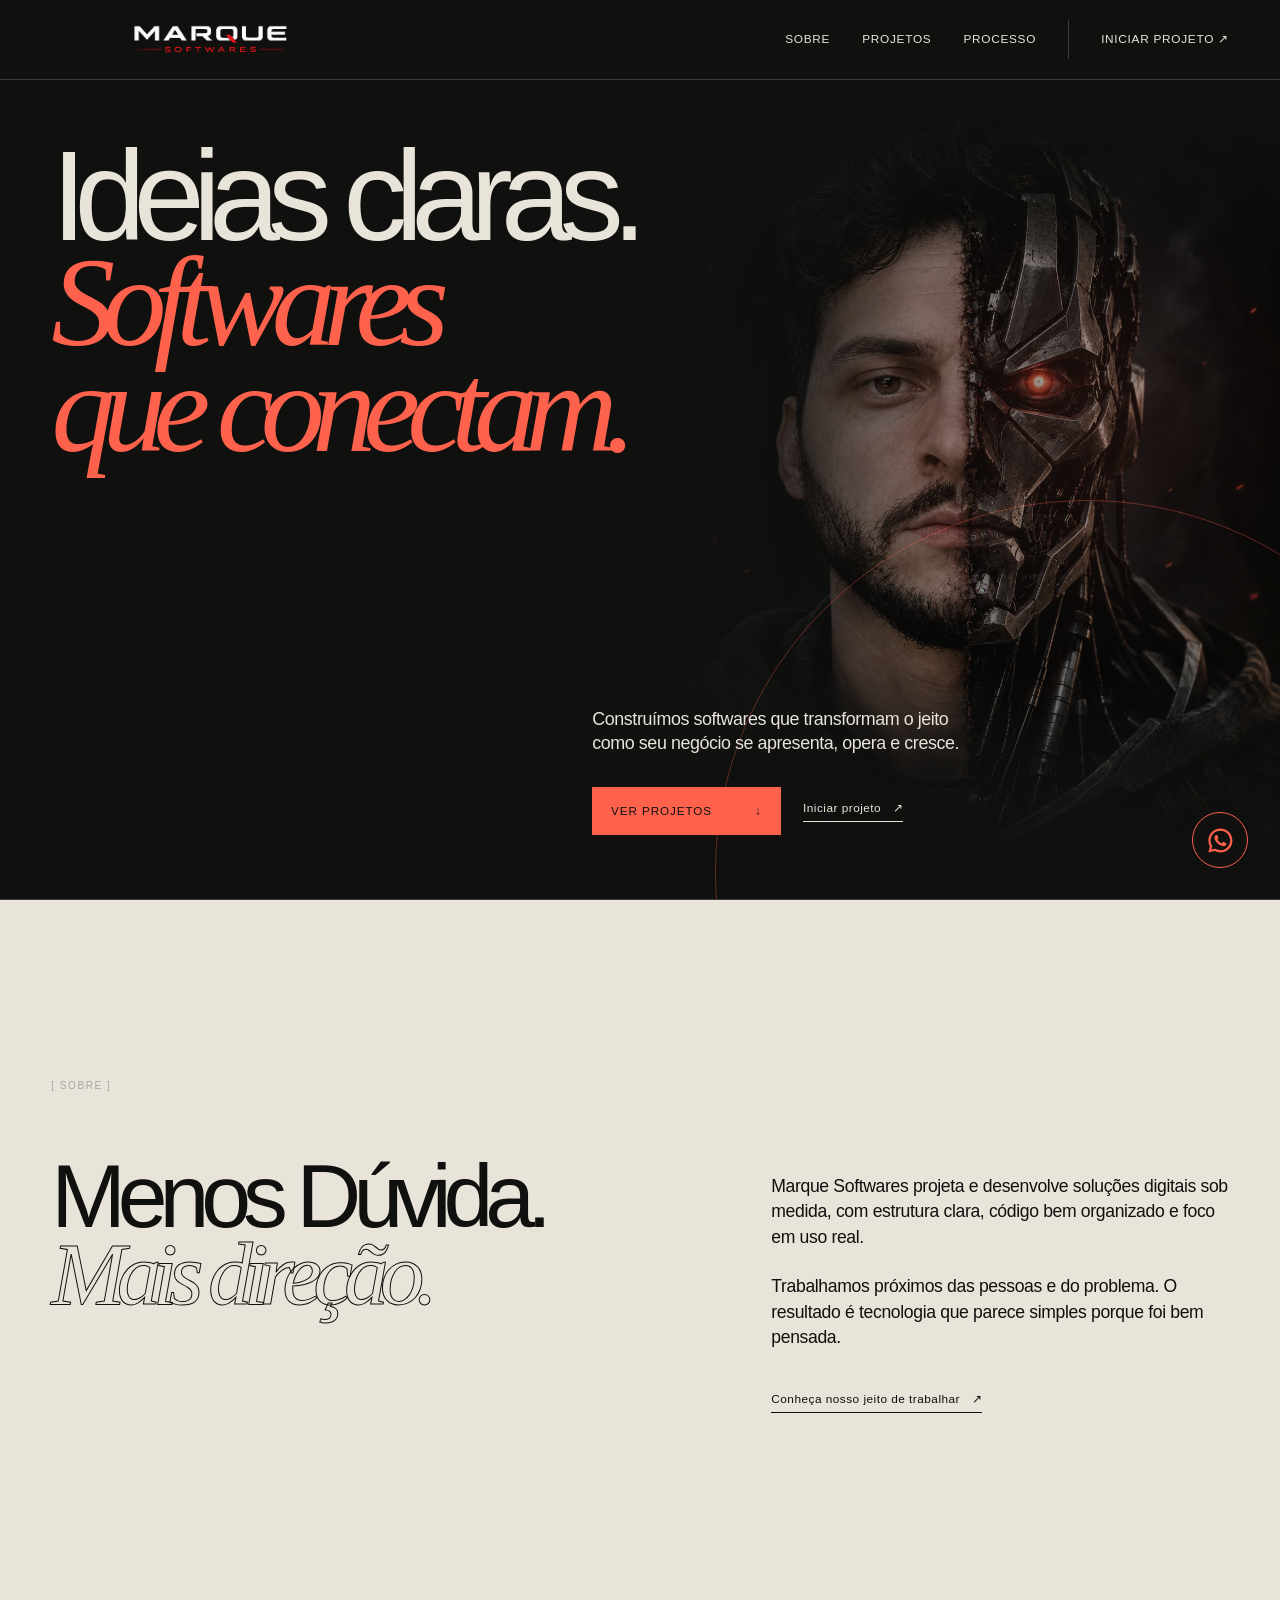
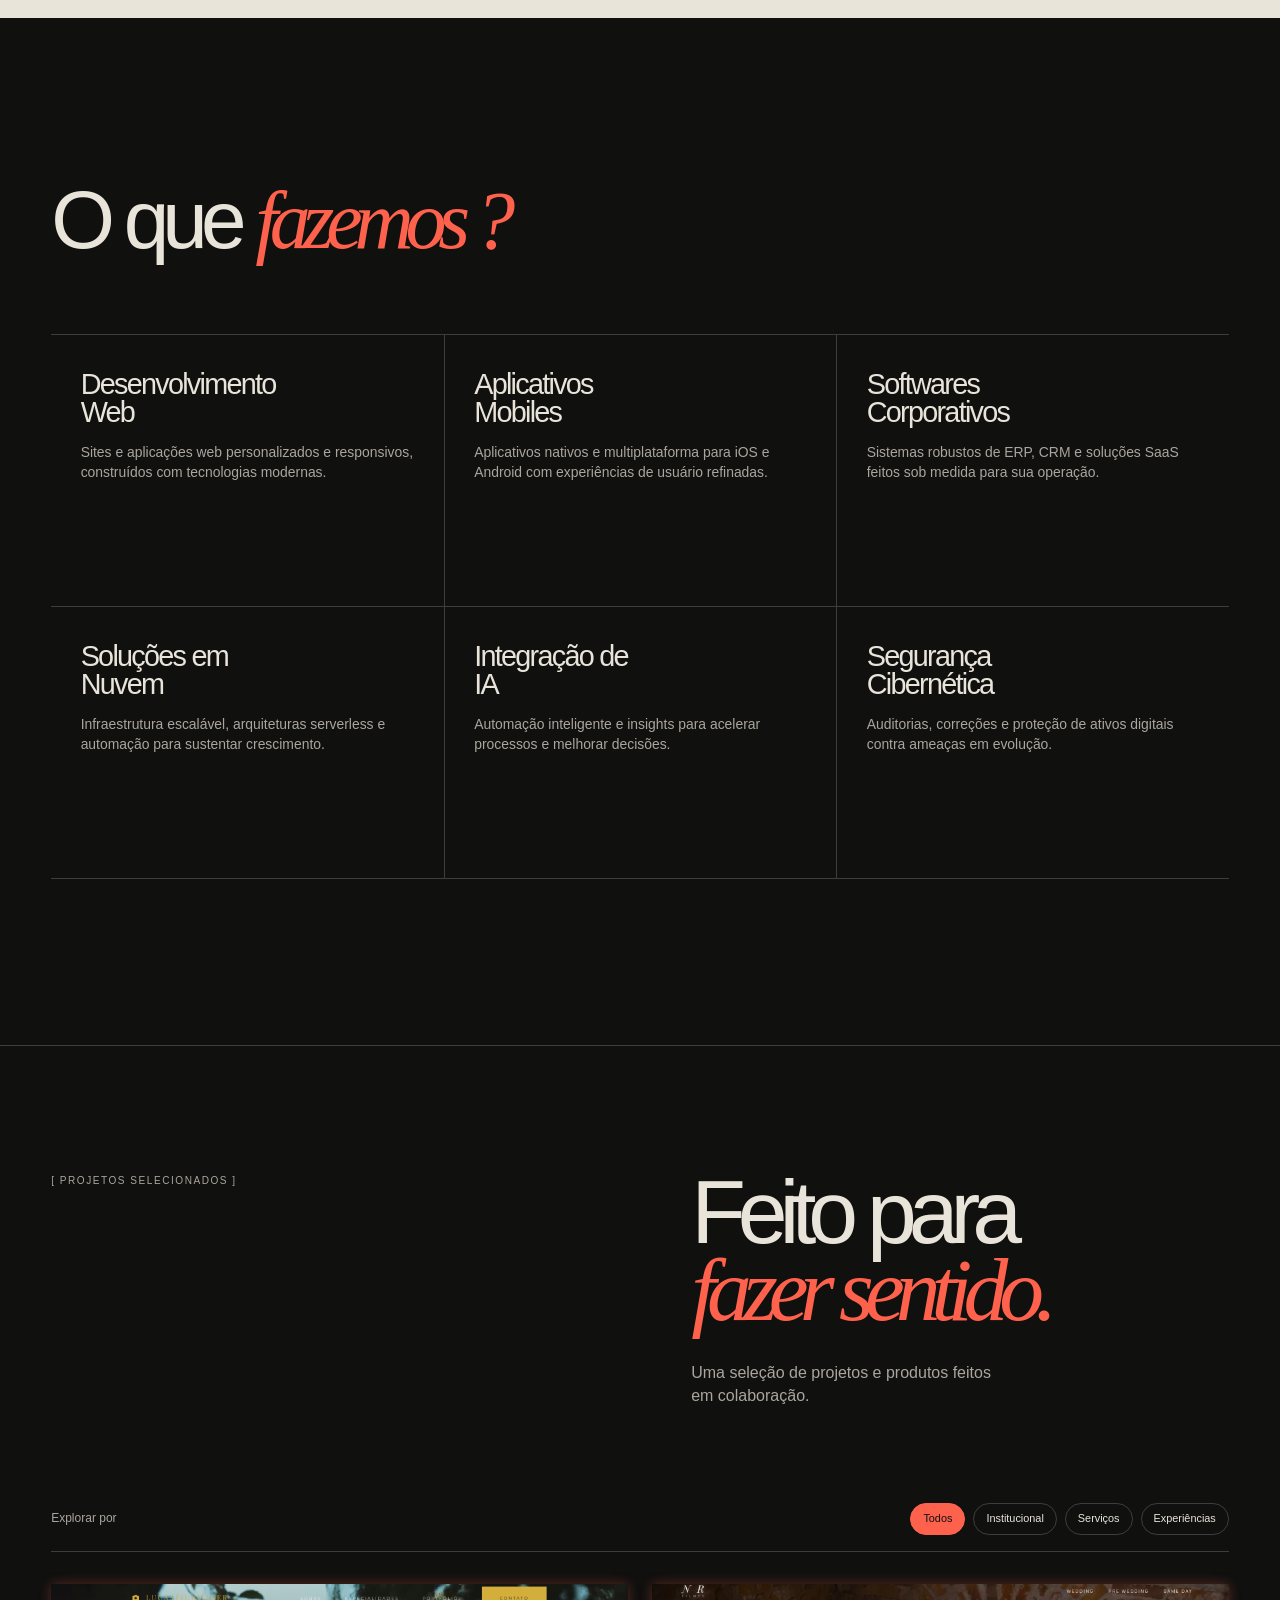
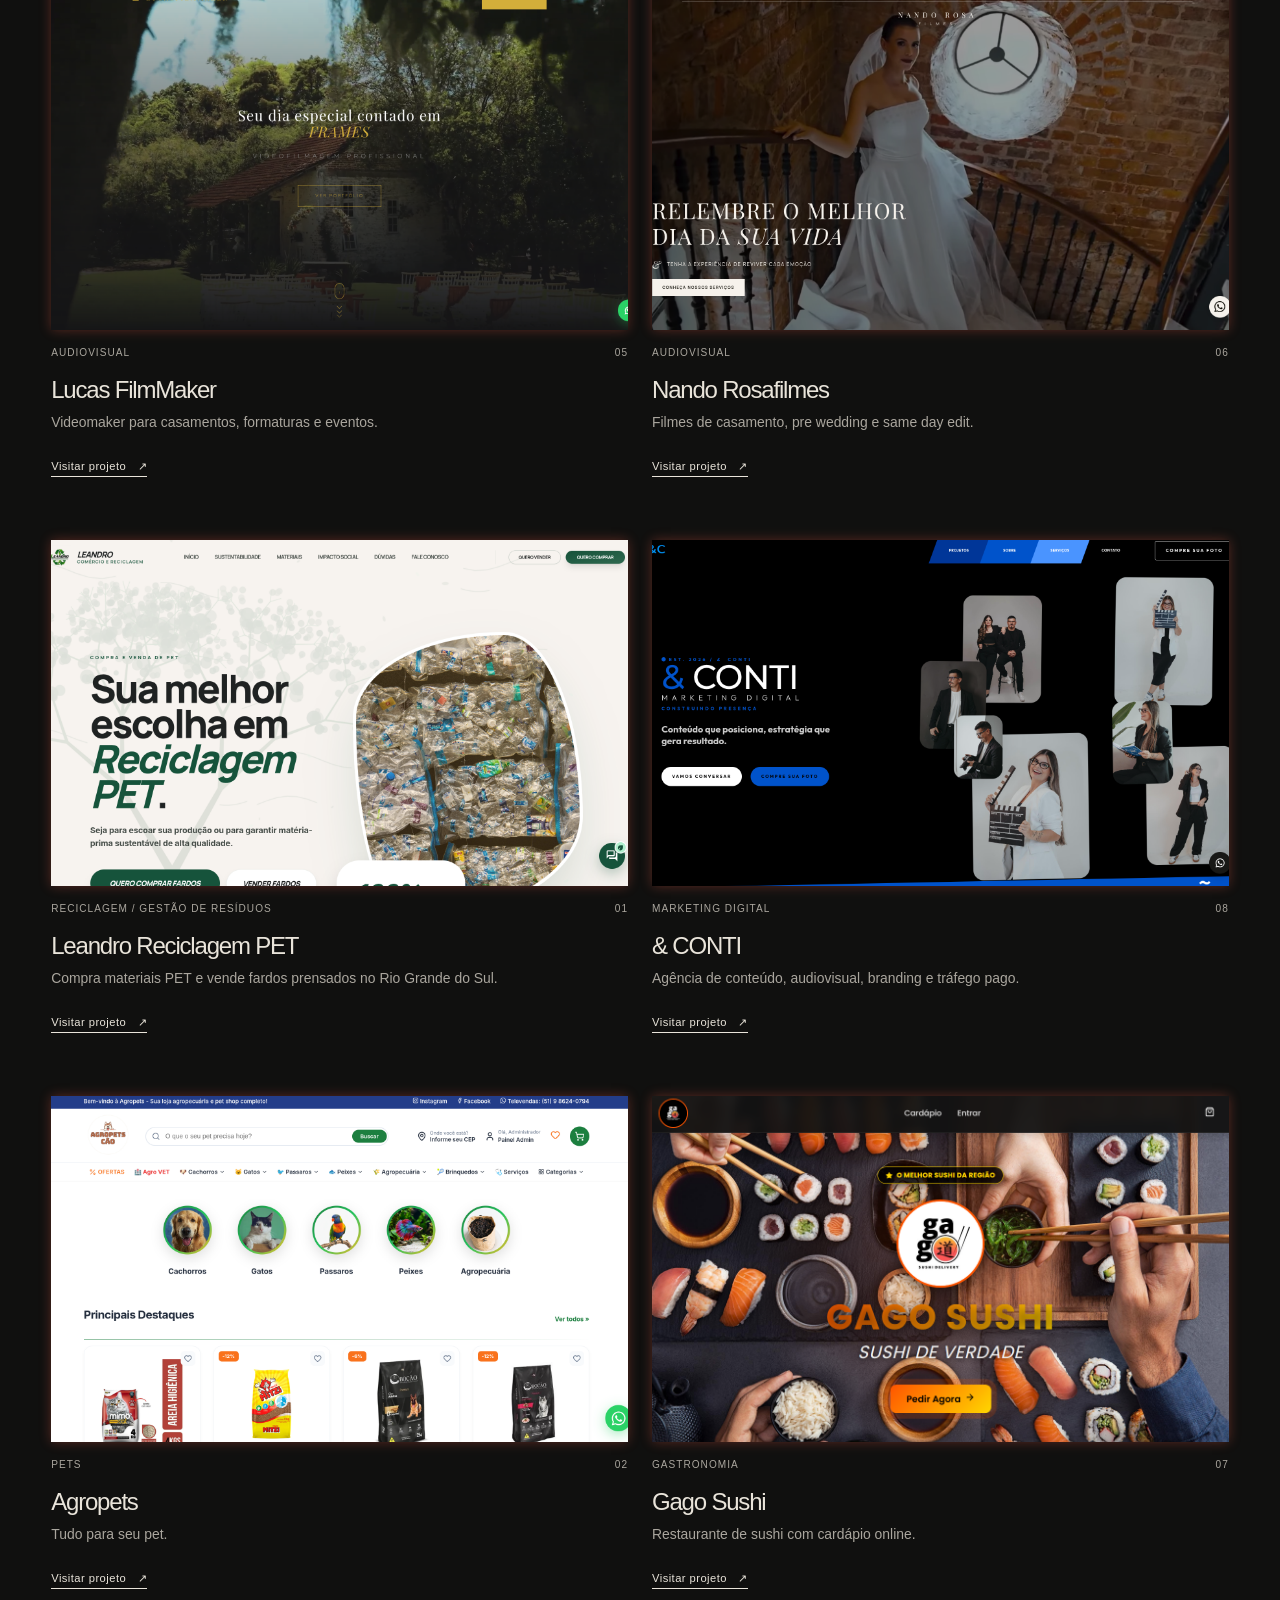
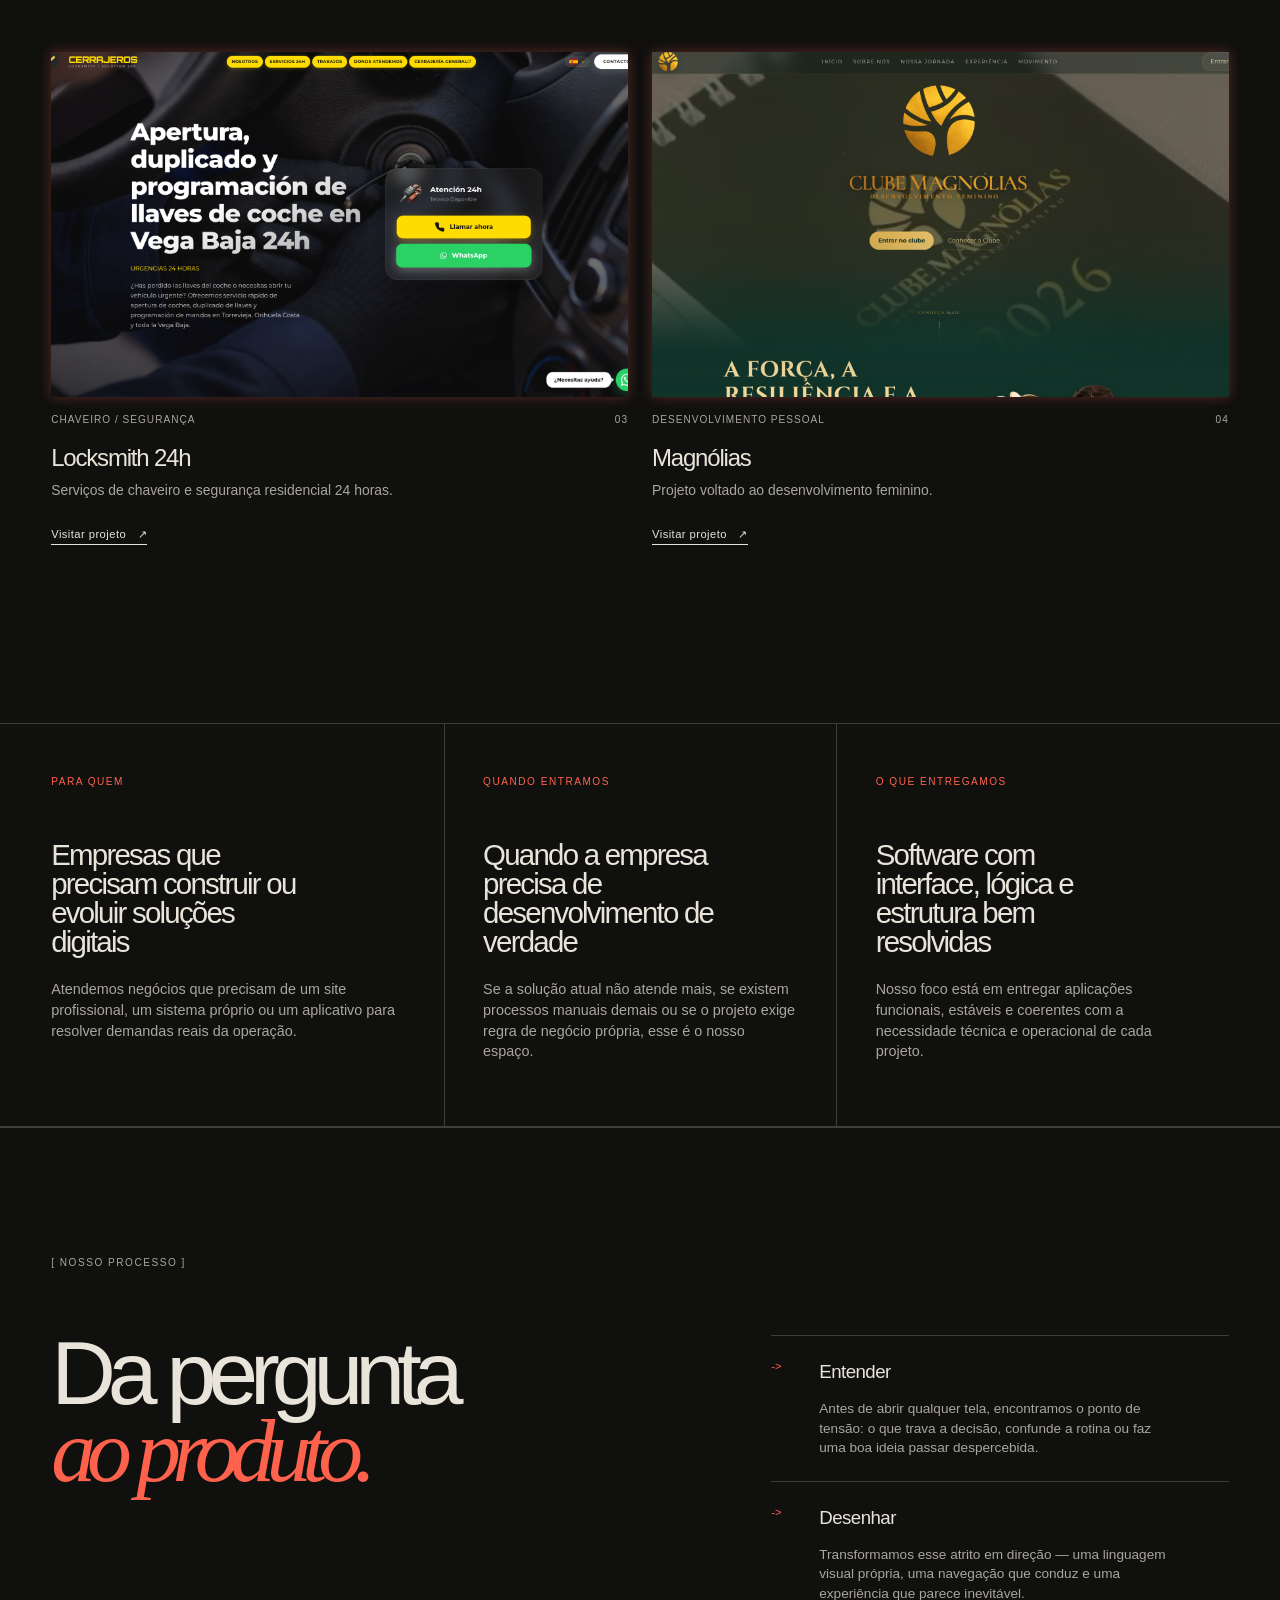
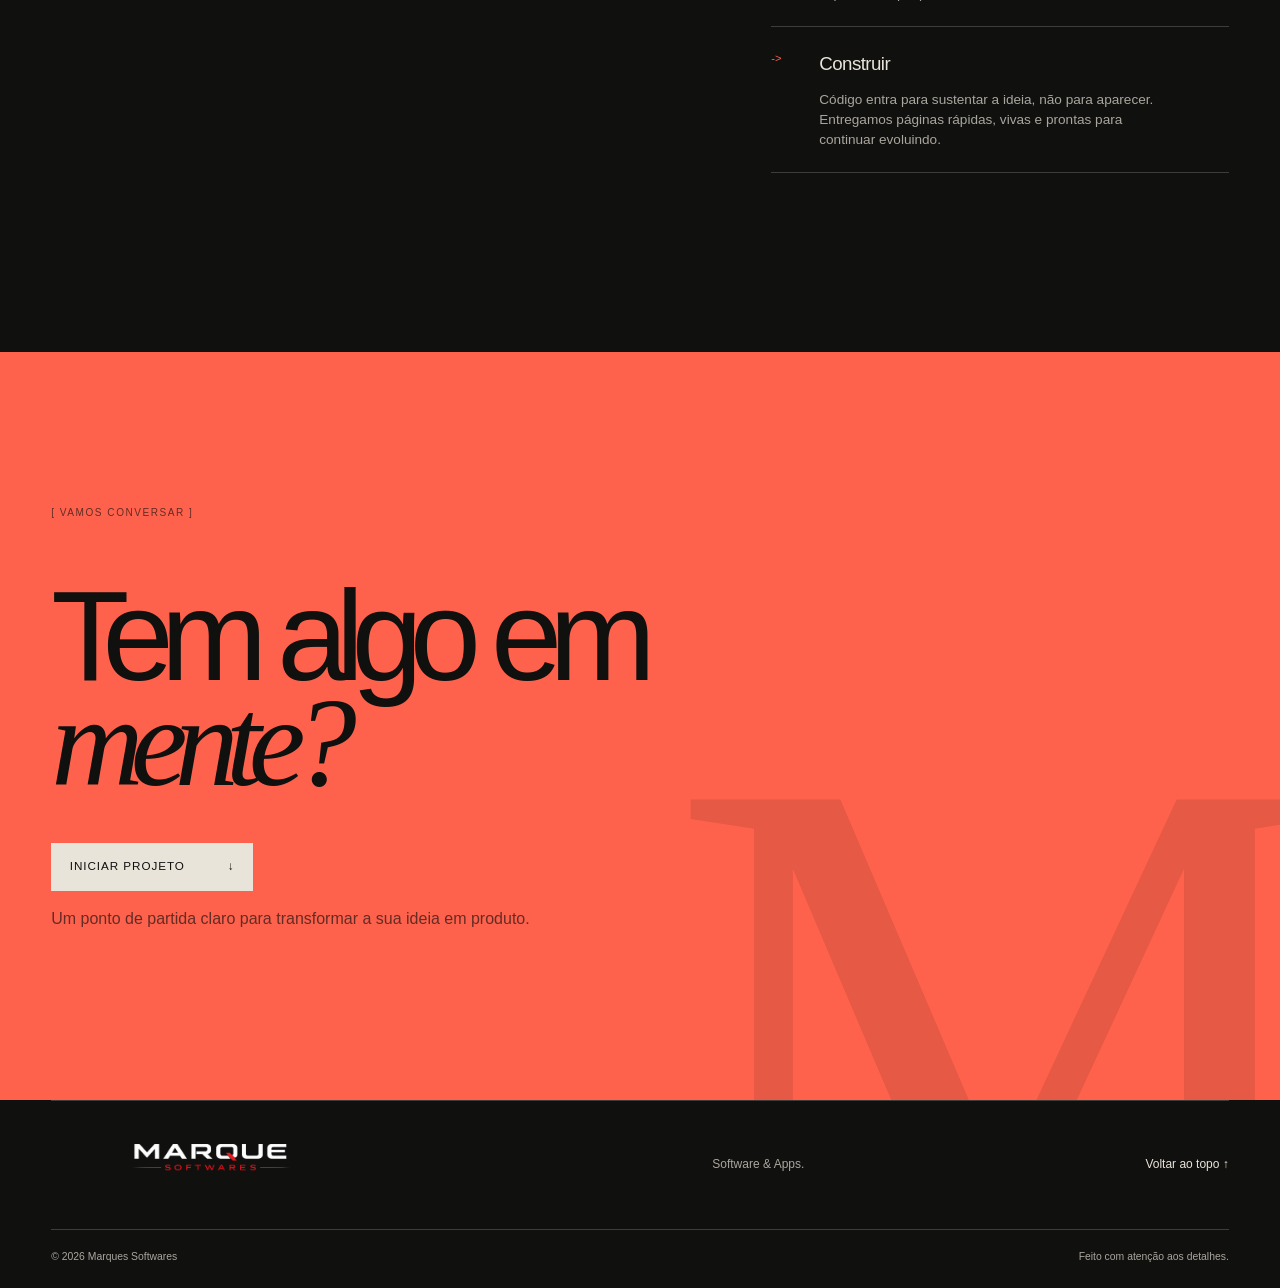
==== commit 2d5eda72: "Add files via upload" ====
--- a/index.html
+++ b/index.html
@@ -15,7 +15,7 @@
     <header class="site-header" id="topo">
       <div class="header-inner">
         <a class="brand" href="#topo" aria-label="Marques Softwares, início"
-          ><img class="brand-logo" src="assets/marques-logo.webp" alt="Marques Softwares" /></a
+          ><img class="brand-logo" src="assets/logo.png" alt="Marques Softwares" /></a
         >
         <button
           class="menu-toggle"
@@ -76,7 +76,7 @@
           </h2>
           <div class="about-text">
             <p>
-              A Marque Softwares projeta e desenvolve soluções digitais sob
+              Marque Softwares projeta e desenvolve soluções digitais sob
               medida, com estrutura clara, código bem organizado e foco em uso
               real.
             </p>
@@ -101,7 +101,7 @@
             <p>Sites e aplicações web personalizados e responsivos, construídos com tecnologias modernas.</p>
           </li>
           <li class="service-item reveal">
-            <h3>Aplicativos Móveis</h3>
+            <h3>Aplicativos Mobiles</h3>
             <p>Aplicativos nativos e multiplataforma para iOS e Android com experiências de usuário refinadas.</p>
           </li>
           <li class="service-item reveal">
@@ -173,13 +173,13 @@
         <p class="sr-only" id="filter-status" aria-live="polite"></p>
         <div class="project-grid">
           <article class="project-card reveal" data-category="Experiências">
-            <div class="project-visual visual-5">
+            <a class="project-visual visual-5" href="https://www.lucasfilmmakeer.com.br/" target="_blank" rel="noopener noreferrer" aria-label="Visitar o projeto Lucas FilmMaker">
               <img
                 src="assets/portfolio/lucas-filmmaker.png"
                 alt="Captura do site Lucas FilmMaker"
                 loading="lazy"
               />
-            </div>
+            </a>
             <div class="project-meta">
               <span>Audiovisual</span><span>05</span>
             </div>
@@ -194,13 +194,13 @@
             >
           </article>
           <article class="project-card reveal" data-category="Experiências">
-            <div class="project-visual visual-6">
+            <a class="project-visual visual-6" href="https://nandorosafilme.netlify.app" target="_blank" rel="noopener noreferrer" aria-label="Visitar o projeto Nando Rosafilmes">
               <img
                 src="assets/portfolio/nando-rosafilmes.png"
                 alt="Captura do site Nando Rosafilmes"
                 loading="lazy"
               />
-            </div>
+            </a>
             <div class="project-meta">
               <span>Audiovisual</span><span>06</span>
             </div>
@@ -215,13 +215,13 @@
             >
           </article>
           <article class="project-card reveal" data-category="Serviços">
-            <div class="project-visual visual-1">
+            <a class="project-visual visual-1" href="https://www.leandrorecicle.com.br/" target="_blank" rel="noopener noreferrer" aria-label="Visitar o projeto Leandro Reciclagem PET">
               <img
                 src="assets/portfolio/leandro-reciclagem-pet.png"
                 alt="Captura do site Leandro Reciclagem PET"
                 loading="lazy"
               />
-            </div>
+            </a>
             <div class="project-meta">
               <span>Reciclagem / gestão de resíduos</span><span>01</span>
             </div>
@@ -239,13 +239,13 @@
             >
           </article>
           <article class="project-card reveal" data-category="Institucional">
-            <div class="project-visual visual-8">
+            <a class="project-visual visual-8" href="https://www.econticomigo.com.br/" target="_blank" rel="noopener noreferrer" aria-label="Visitar o projeto &amp; CONTI">
               <img
                 src="assets/portfolio/e-conti.png"
                 alt="Captura do site &amp; CONTI"
                 loading="lazy"
               />
-            </div>
+            </a>
             <div class="project-meta">
               <span>Marketing digital</span><span>08</span>
             </div>
@@ -260,13 +260,13 @@
             >
           </article>
           <article class="project-card reveal" data-category="Serviços">
-            <div class="project-visual visual-2">
+            <a class="project-visual visual-2" href="https://www.agropetscao.com.br/" target="_blank" rel="noopener noreferrer" aria-label="Visitar o projeto Agropets">
               <img
                 src="assets/portfolio/agropets.png"
                 alt="Captura do site Agropets"
                 loading="lazy"
               />
-            </div>
+            </a>
             <div class="project-meta"><span>Pets</span><span>02</span></div>
             <h3>Agropets</h3>
             <p>Tudo para seu pet.</p>
@@ -279,13 +279,13 @@
             >
           </article>
           <article class="project-card reveal" data-category="Experiências">
-            <div class="project-visual visual-7">
+            <a class="project-visual visual-7" href="https://www.gagosushi.vercel.app/" target="_blank" rel="noopener noreferrer" aria-label="Visitar o projeto Gago Sushi">
               <img
                 src="assets/portfolio/gago-sushi.png"
                 alt="Captura do site Gago Sushi"
                 loading="lazy"
               />
-            </div>
+            </a>
             <div class="project-meta">
               <span>Gastronomia</span><span>07</span>
             </div>
@@ -300,13 +300,13 @@
             >
           </article>
           <article class="project-card reveal" data-category="Serviços">
-            <div class="project-visual visual-3">
+            <a class="project-visual visual-3" href="https://www.cerrajerosllavesdecoches24h.es/" target="_blank" rel="noopener noreferrer" aria-label="Visitar o projeto Locksmith 24h">
               <img
                 src="assets/portfolio/locksmith-24h.png"
                 alt="Captura do site Locksmith 24h"
                 loading="lazy"
               />
-            </div>
+            </a>
             <div class="project-meta">
               <span>Chaveiro / segurança</span><span>03</span>
             </div>
@@ -321,13 +321,13 @@
             >
           </article>
           <article class="project-card reveal" data-category="Institucional">
-            <div class="project-visual visual-4">
+            <a class="project-visual visual-4" href="https://www.magnoliasdesenvolvimento.com.br/" target="_blank" rel="noopener noreferrer" aria-label="Visitar o projeto Magnólias">
               <img
                 src="assets/portfolio/magnolias.png"
                 alt="Captura do site Magnólias"
                 loading="lazy"
               />
-            </div>
+            </a>
             <div class="project-meta">
               <span>Desenvolvimento pessoal</span><span>04</span>
             </div>
@@ -416,7 +416,7 @@
     <footer class="site-footer">
       <div class="footer-top">
         <a class="brand" href="#topo"
-          ><img class="brand-logo" src="assets/marques-logo.webp" alt="Marques Softwares" /></a
+          ><img class="brand-logo" src="assets/logo.png" alt="Marques Softwares" /></a
         ><span>Software & Apps.</span
         ><a class="back-top" href="#topo">Voltar ao topo ↑</a>
       </div>
--- a/style.css
+++ b/style.css
@@ -4,7 +4,7 @@
 .hero{position:relative;isolation:isolate;min-height:100svh;padding-top:9rem;padding-bottom:2rem;display:grid;grid-template-columns:1fr 1.25fr;grid-template-rows:auto 1fr auto;gap:2rem;border-bottom:1px solid var(--line);overflow:hidden;}.hero::after{content:"";position:absolute;z-index:-1;right:-14vw;bottom:-27vw;width:58vw;height:58vw;border:1px solid rgba(255,98,76,.35);border-radius:50%}.section-kicker{font-size:.63rem;letter-spacing:.15em;text-transform:uppercase}.hero-copy{grid-column:1/-1;align-self:center;z-index:1}.hero h1{font-size:var(--display);line-height:.82;letter-spacing:-.095em;font-weight:500;margin:0;max-width:10.5ch}.hero h1 em,h2 span{font-family:Georgia,serif;font-style:italic;font-weight:400;color:var(--coral);letter-spacing:-.1em}.hero-aside{grid-column:2;z-index:1;max-width:25rem;align-self:end}.hero-aside p{font-size:clamp(1rem,1.4vw,1.2rem);line-height:1.32;margin:0 0 2rem;letter-spacing:-.025em}.hero-actions{display:flex;align-items:center;gap:1.4rem}.button{display:inline-flex;align-items:center;justify-content:space-between;gap:2.2rem;padding:.9rem 1.1rem;border:1px solid currentColor;font-size:.73rem;letter-spacing:.08em;text-transform:uppercase;transition:background .2s,color .2s,transform .2s}.button:hover,.button:focus-visible{transform:translateY(-3px)}.button-coral{background:var(--coral);border-color:var(--coral);color:var(--ink)}.button-coral:hover,.button-coral:focus-visible{background:transparent;color:var(--coral)}.button-light{background:var(--paper);color:var(--ink);border-color:var(--paper)}.button-light:hover,.button-light:focus-visible{background:transparent;color:var(--paper)}.text-link,.card-link{border-bottom:1px solid currentColor;padding-bottom:.25rem;font-size:.74rem;letter-spacing:.04em}.text-link span,.card-link span,.button span{display:inline-block;margin-left:.5rem;transition:transform .2s}.text-link:hover span,.card-link:hover span,.button:hover span{transform:translate(3px,-3px)}.hero-foot{grid-column:1/-1;z-index:1;display:flex;justify-content:space-between;font-size:.61rem;text-transform:uppercase;letter-spacing:.12em;color:var(--muted)}.hero-foot b{color:var(--coral);font-size:1rem;margin-left:.4rem}
 .positioning{display:grid;grid-template-columns:repeat(3,1fr);border-top:1px solid var(--line);border-bottom:1px solid var(--line);padding:0 var(--pad)}.positioning-item{min-width:0;padding:clamp(2rem,4vw,4rem) clamp(1.25rem,3vw,3.5rem) clamp(2.5rem,5vw,5rem) 0;transition:background-color .3s ease,color .3s ease}.positioning-item+.positioning-item{border-left:1px solid var(--line);padding-left:clamp(1.25rem,3vw,3.5rem)}.positioning-kicker{margin:0 0 clamp(2rem,4vw,4rem);font-size:.63rem;letter-spacing:.15em;text-transform:uppercase;color:var(--coral);transition:color .3s ease}.positioning-item h2{max-width:15ch;margin:0;font-size:clamp(1.45rem,2.3vw,2.5rem);line-height:.98;letter-spacing:-.06em;font-weight:500}.positioning-item>p:last-child{max-width:30rem;margin:1.4rem 0 0;color:var(--muted);font-size:.9rem;line-height:1.45;transition:color .3s ease}.positioning-item:hover,.positioning-item:focus-within{background:var(--coral);color:var(--ink)}.positioning-item:hover .positioning-kicker,.positioning-item:focus-within .positioning-kicker,.positioning-item:hover>p:last-child,.positioning-item:focus-within>p:last-child{color:rgba(16,16,15,.78)}.about{padding-top:clamp(7rem,14vw,13rem);padding-bottom:clamp(8rem,16vw,15rem);background:var(--paper);color:var(--ink)}.section-kicker{color:var(--muted)}.about-content{display:grid;grid-template-columns:1.35fr 1fr;gap:8vw;margin-top:4rem}.about h2,.work h2,.process h2{font-size:clamp(3.3rem,7vw,7rem);line-height:.86;letter-spacing:-.09em;font-weight:500;margin:0}.about h2 span{color:transparent;-webkit-text-stroke:1px var(--ink)}.about-text{max-width:29rem;padding-top:1rem}.about-text p{font-size:1.1rem;letter-spacing:-.02em;margin:0 0 1.5rem}.about-text .text-link{display:inline-block;margin-top:1rem}
 .services{padding-top:clamp(7rem,13vw,12rem);padding-bottom:clamp(7rem,13vw,12rem);border-bottom:1px solid var(--line)}.services-heading{display:grid;grid-template-columns:1.35fr 1fr;gap:8vw}.services-heading h2{max-width:12ch;margin:0;font-size:clamp(3rem,6.4vw,6.3rem);line-height:.88;letter-spacing:-.085em;font-weight:500}.services-heading p{max-width:29rem;margin:2rem 0 0;color:var(--muted);font-size:1.04rem;letter-spacing:-.02em}.services-grid{display:grid;grid-template-columns:repeat(3,1fr);gap:0;margin:clamp(4rem,8vw,7rem) 0 0;padding:0;list-style:none;border-top:1px solid var(--line)}.service-item{position:relative;min-width:0;min-height:17rem;padding:1.25rem clamp(1rem,2.3vw,2.5rem) 2rem;border-bottom:1px solid var(--line);transition:background-color .3s ease,color .3s ease}.service-item:not(:nth-child(3n + 1)){border-left:1px solid var(--line)}.service-item h3{max-width:11ch;margin:1rem 0 1rem;font-size:clamp(1.45rem,2.25vw,2.3rem);line-height:.96;letter-spacing:-.06em;font-weight:500}.service-item p{max-width:22rem;margin:0;color:var(--muted);font-size:.87rem;transition:color .3s ease}.service-item:hover,.service-item:focus-within{background:var(--coral);color:var(--ink)}.service-item:hover p,.service-item:focus-within p{color:rgba(16,16,15,.78)}.service-item::after{content:"";position:absolute;right:1.25rem;bottom:1.35rem;width:.55rem;height:.55rem;background:var(--coral);transform:scale(0);transition:transform .25s ease,background-color .3s ease}.service-item:hover::after,.service-item:focus-within::after{background:var(--ink);transform:scale(1)}
-.work{padding-top:clamp(5rem,10vw,9rem);padding-bottom:clamp(7rem,14vw,13rem)}.work-heading{display:grid;grid-template-columns:1.35fr 1fr;gap:8vw}.work-heading p{max-width:20rem;color:var(--muted);margin-top:2rem}.filter-bar{display:flex;align-items:center;gap:.5rem;margin:5rem 0 2rem;border-bottom:1px solid var(--line);padding-bottom:1rem;font-size:.75rem}.filter-bar>span{color:var(--muted);margin-right:auto}.filter{color:inherit;background:transparent;border:1px solid var(--line);padding:.45rem .75rem;cursor:pointer;font-size:.68rem;border-radius:2rem;transition:background .2s,color .2s}.filter:hover,.filter:focus-visible,.filter.active{background:var(--coral);color:var(--ink);border-color:var(--coral)}.project-grid{display:grid;grid-template-columns:repeat(2,1fr);gap:4rem 1.5rem}.project-card{min-width:0}.project-visual{--project-neon-angle:0deg;height:clamp(13rem,27vw,27rem);display:grid;place-items:center;border:0;border-radius:0;margin-bottom:1rem;padding:2px;overflow:hidden;background:linear-gradient(#292824,#292824) padding-box,conic-gradient(from var(--project-neon-angle),#ff624c,#ff3f5e,#ff9b84,#4f8cff,#ff4aa2,#ff624c) border-box;box-shadow:0 0 .7rem rgba(255,98,76,.3);animation:project-neon-orbit 7s linear infinite}.project-visual img{width:100%;height:100%;display:block;object-fit:cover;filter:none;transition:transform .5s cubic-bezier(.2,.8,.2,1)}.project-card:hover .project-visual img{transform:scale(1.04);filter:none}.project-meta{display:flex;justify-content:space-between;color:var(--muted);font-size:.63rem;text-transform:uppercase;letter-spacing:.1em}.project-card h3{font-size:1.5rem;letter-spacing:-.05em;margin:.8rem 0 .25rem;font-weight:500}.project-card p{font-size:.87rem;color:var(--muted);margin:0 0 1.3rem;max-width:34rem}.card-link{font-size:.7rem}.project-card.is-hidden{display:none}.screenshot-fallback{position:relative;background:linear-gradient(135deg,#2e2d29,#171716) padding-box,conic-gradient(from var(--project-neon-angle),#ff624c,#ff3f5e,#ff9b84,#4f8cff,#ff4aa2,#ff624c) border-box}.screenshot-fallback::after{content:"Captura indisponível";position:absolute;inset:auto 1rem 1rem;color:var(--ink);background:var(--coral);padding:.35rem .5rem;font-size:.58rem;letter-spacing:.1em;text-transform:uppercase}.screenshot-fallback::before{content:"MARQUES / ARQUIVO";color:var(--muted);font-size:.65rem;letter-spacing:.18em}.screenshot-fallback img{display:none}
+.work{padding-top:clamp(5rem,10vw,9rem);padding-bottom:clamp(7rem,14vw,13rem)}.work-heading{display:grid;grid-template-columns:1.35fr 1fr;gap:8vw}.work-heading p{max-width:20rem;color:var(--muted);margin-top:2rem}.filter-bar{display:flex;align-items:center;gap:.5rem;margin:5rem 0 2rem;border-bottom:1px solid var(--line);padding-bottom:1rem;font-size:.75rem}.filter-bar>span{color:var(--muted);margin-right:auto}.filter{color:inherit;background:transparent;border:1px solid var(--line);padding:.45rem .75rem;cursor:pointer;font-size:.68rem;border-radius:2rem;transition:background .2s,color .2s}.filter:hover,.filter:focus-visible,.filter.active{background:var(--coral);color:var(--ink);border-color:var(--coral)}.project-grid{display:grid;grid-template-columns:repeat(2,1fr);gap:4rem 1.5rem}.project-card{min-width:0}.project-visual{--project-neon-angle:0deg;height:clamp(13rem,27vw,27rem);display:grid;place-items:center;border:0;border-radius:0;margin-bottom:1rem;padding:2px;overflow:hidden;background:linear-gradient(#292824,#292824) padding-box,conic-gradient(from var(--project-neon-angle),#ff624c,#ff3f5e,#ff9b84,#4f8cff,#ff4aa2,#ff624c) border-box;box-shadow:0 0 .7rem rgba(255,98,76,.3);animation:project-neon-orbit 7s linear infinite;cursor:pointer}.project-visual img{width:100%;height:100%;display:block;object-fit:cover;filter:none;transform:scale(1.025);transition:transform 1.8s cubic-bezier(.22,.61,.36,1)}.project-card:hover .project-visual img{transform:scale(1.055);filter:none}.project-meta{display:flex;justify-content:space-between;color:var(--muted);font-size:.63rem;text-transform:uppercase;letter-spacing:.1em}.project-card h3{font-size:1.5rem;letter-spacing:-.05em;margin:.8rem 0 .25rem;font-weight:500}.project-card p{font-size:.87rem;color:var(--muted);margin:0 0 1.3rem;max-width:34rem}.card-link{font-size:.7rem}.project-card.is-hidden{display:none}.screenshot-fallback{position:relative;background:linear-gradient(135deg,#2e2d29,#171716) padding-box,conic-gradient(from var(--project-neon-angle),#ff624c,#ff3f5e,#ff9b84,#4f8cff,#ff4aa2,#ff624c) border-box}.screenshot-fallback::after{content:"Captura indisponível";position:absolute;inset:auto 1rem 1rem;color:var(--ink);background:var(--coral);padding:.35rem .5rem;font-size:.58rem;letter-spacing:.1em;text-transform:uppercase}.screenshot-fallback::before{content:"MARQUES / ARQUIVO";color:var(--muted);font-size:.65rem;letter-spacing:.18em}.screenshot-fallback img{display:none}
 .process{border-top:1px solid var(--line);padding-top:clamp(5rem,10vw,9rem);padding-bottom:clamp(7rem,14vw,13rem)}.process-main{display:grid;grid-template-columns:1.35fr 1fr;gap:8vw;margin-top:4rem}.steps{border-top:1px solid var(--line)}.step{display:grid;grid-template-columns:2.5rem 1fr;gap:.5rem;border-bottom:1px solid var(--line);padding:1.4rem 0;transition:background-color .3s ease,color .3s ease,box-shadow .3s ease}.step>span{font-size:.7rem;color:var(--coral);transition:color .3s ease,transform .3s ease}.step h3{margin:0;font-weight:500;letter-spacing:-.03em;transition:transform .3s ease}.step p{grid-column:2;margin:.35rem 0 0;color:var(--muted);font-size:.85rem;max-width:22rem;transition:color .3s ease,transform .3s ease}.step:hover,.step:focus-within{background:var(--coral);color:var(--ink);box-shadow:0 .6rem 1.4rem rgba(255,98,76,.18)}.step:hover>span,.step:focus-within>span,.step:hover p,.step:focus-within p{color:rgba(16,16,15,.78)}.step:hover>span,.step:focus-within>span{transform:translateX(.25rem)}.step:hover h3,.step:focus-within h3,.step:hover p,.step:focus-within p{transform:translateX(.35rem)}.final-cta{background:var(--coral);color:var(--ink);padding:clamp(5rem,12vw,11rem) var(--pad);position:relative;overflow:hidden}.final-cta::after{content:"M";position:absolute;right:-.08em;bottom:-.42em;font-family:Georgia,serif;font-size:min(59vw,54rem);line-height:1;color:rgba(16,16,15,.1)}.final-cta>*{position:relative;z-index:1}.final-cta .section-kicker,.final-cta p{color:rgba(16,16,15,.65)}.final-cta h2{font-size:var(--display);line-height:.82;letter-spacing:-.1em;font-weight:500;margin:4rem 0 3rem}.final-cta h2 em{font-family:Georgia,serif;font-weight:400}.site-footer{padding:0 var(--pad) 1.5rem}.footer-top{border-top:1px solid var(--line);display:flex;justify-content:space-between;align-items:center;padding:1.5rem 0;font-size:.75rem}.footer-top>span{color:var(--muted)}.footer-bottom{border-top:1px solid var(--line);padding-top:1.2rem;display:flex;justify-content:space-between;color:var(--muted);font-size:.65rem}
 @media(max-width:700px){.header-inner{height:4.2rem}.menu-toggle{display:flex;flex-direction:column;gap:5px;padding:1rem 0 1rem 1rem}.menu-toggle i{display:block;width:1.4rem;height:1px;background:currentColor;transition:transform .2s}.main-nav{display:none;position:absolute;top:4.2rem;left:0;right:0;background:var(--ink);padding:1.5rem var(--pad);border-bottom:1px solid var(--line);flex-direction:column;align-items:flex-start;gap:1.3rem}.main-nav.open{display:flex}.nav-cta{border:0;padding:0}.hero{min-height:100svh;padding-top:8.5rem;grid-template-columns:1fr;gap:1.5rem}.hero-aside{grid-column:1;align-self:auto;max-width:20rem}.hero h1{font-size:clamp(3.5rem,16vw,6rem)}.positioning{grid-template-columns:1fr}.positioning-item{padding:2rem 0}.positioning-item+.positioning-item{border-top:1px solid var(--line);border-left:0;padding-left:0}.positioning-kicker{margin-bottom:1.5rem}.positioning-item h2{max-width:19ch}.about-content,.services-heading,.work-heading,.process-main{grid-template-columns:1fr;gap:3rem;margin-top:2.5rem}.about-text{padding:0}.services-heading h2{max-width:13ch}.services-heading p{margin-top:1.5rem}.services-grid{grid-template-columns:1fr;margin-top:3.5rem}.service-item{min-height:0;padding:1.2rem 0 2.1rem}.service-item:not(:nth-child(3n + 1)){border-left:0}.service-item h3{margin:1rem 0 .8rem;max-width:none}.service-item::after{right:0}.filter-bar{margin-top:3.5rem;overflow:auto;white-space:nowrap}.filter-bar>span{display:none}.project-grid{grid-template-columns:1fr;gap:3.5rem}.project-visual{height:16rem}.final-cta h2{margin-top:3rem}.footer-top,.footer-bottom{align-items:flex-start;gap:1rem;flex-wrap:wrap}.footer-top>span{order:3;width:100%}}
 @media(prefers-reduced-motion:reduce){*,*::before,*::after{scroll-behavior:auto!important;transition-duration:.01ms!important;animation-duration:.01ms!important}.project-visual{animation:none!important}.reveal{opacity:1!important;transform:none!important}}.reveal{opacity:0;transform:translateY(18px);transition:opacity .7s ease,transform .7s ease}.reveal.visible{opacity:1;transform:none}
@@ -16,8 +16,7 @@
 @property --project-neon-angle{syntax:"<angle>";inherits:false;initial-value:0deg}@keyframes project-neon-orbit{to{--project-neon-angle:360deg}}
 
 /* Brilho decorativo alinhado ao olho mecânico, sob os fades do retrato. */
-.hero-portrait img{position:relative;z-index:0}.hero-portrait::before{content:"";position:absolute;z-index:1;top:var(--cyborg-eye-y);left:var(--cyborg-eye-x);width:1.45rem;height:1.45rem;border-radius:50%;pointer-events:none;background:radial-gradient(circle,rgba(255,253,250,1) 0 14%,#ffe0d7 20%,#ff9b78 32%,#ff624c 46%,#ff2f1d 60%,rgba(255,47,29,.84) 70%,rgba(255,88,38,.32) 82%,transparent 100%);box-shadow:0 0 .65rem rgba(255,247,240,1),0 0 1.65rem rgba(255,104,67,1),0 0 3.5rem rgba(255,63,31,.82),0 0 5.75rem rgba(255,63,31,.46),0 0 8.5rem rgba(255,75,27,.22);transform:translate(-50%,-50%);animation:cyborg-eye-pulse 2.8s ease-in-out infinite}.hero-portrait::after{z-index:2;pointer-events:none}@keyframes cyborg-eye-pulse{0%,100%{opacity:.9;transform:translate(-50%,-50%) scale(.96)}50%{opacity:1;box-shadow:0 0 .8rem rgba(255,250,244,1),0 0 2.15rem rgba(255,116,71,1),0 0 4.6rem rgba(255,63,31,.95),0 0 7.5rem rgba(255,63,31,.58),0 0 10.5rem rgba(255,75,27,.3);transform:translate(-50%,-50%) scale(1.1)}}
-@media(max-width:700px){.hero-portrait::before{width:1.15rem;height:1.15rem}}@media(prefers-reduced-motion:reduce){.hero-portrait::before{animation:none}}
+.hero-portrait img{position:relative;z-index:0}.hero-portrait::after{z-index:2;pointer-events:none}
 
 /* Ajustes de composição do cabeçalho de projetos e da chamada de rolagem do hero. */
 .work-heading{grid-template-columns:1fr 1fr}
@@ -46,3 +45,22 @@
   .hero-portrait{top:5.5rem}
   .hero-foot{right:var(--pad);bottom:1.25rem;left:var(--pad);display:flex;gap:.45rem;background:transparent}
 }
+
+/* Recorte sutil da captura do Locksmith para ocultar a barra do navegador. */
+.project-visual.visual-3 img{transform:scale(1.04)}
+.project-card:hover .project-visual.visual-3 img{transform:scale(1.07)}
+
+/* Mantém o zoom dos projetos cadenciado mesmo quando o sistema reduz animações. */
+@media(prefers-reduced-motion:reduce){.project-visual img{transition-duration:1.8s!important}}
+
+/* No celular, as capturas preenchem o card sem faixas vazias ou recorte extra. */
+@media(max-width:700px){
+  .project-visual{height:auto;aspect-ratio:16 / 9}
+  .project-visual img,.project-visual.visual-3 img{object-fit:cover;transform:none}
+  .project-card:hover .project-visual img,.project-card:hover .project-visual.visual-3 img{transform:none}
+}
+
+/* A imagem da marca possui margem interna; o recorte amplia o logotipo visível. */
+.brand-logo{width:clamp(17rem,28vw,20rem);height:5rem;object-fit:cover;object-position:center}
+.site-header .brand-logo{object-position:center 45%;transform:none}
+@media(max-width:700px){.site-header .brand{margin-left:-3rem}.site-header .brand-logo{width:17rem;height:5rem;object-position:center 45%;transform:none}}
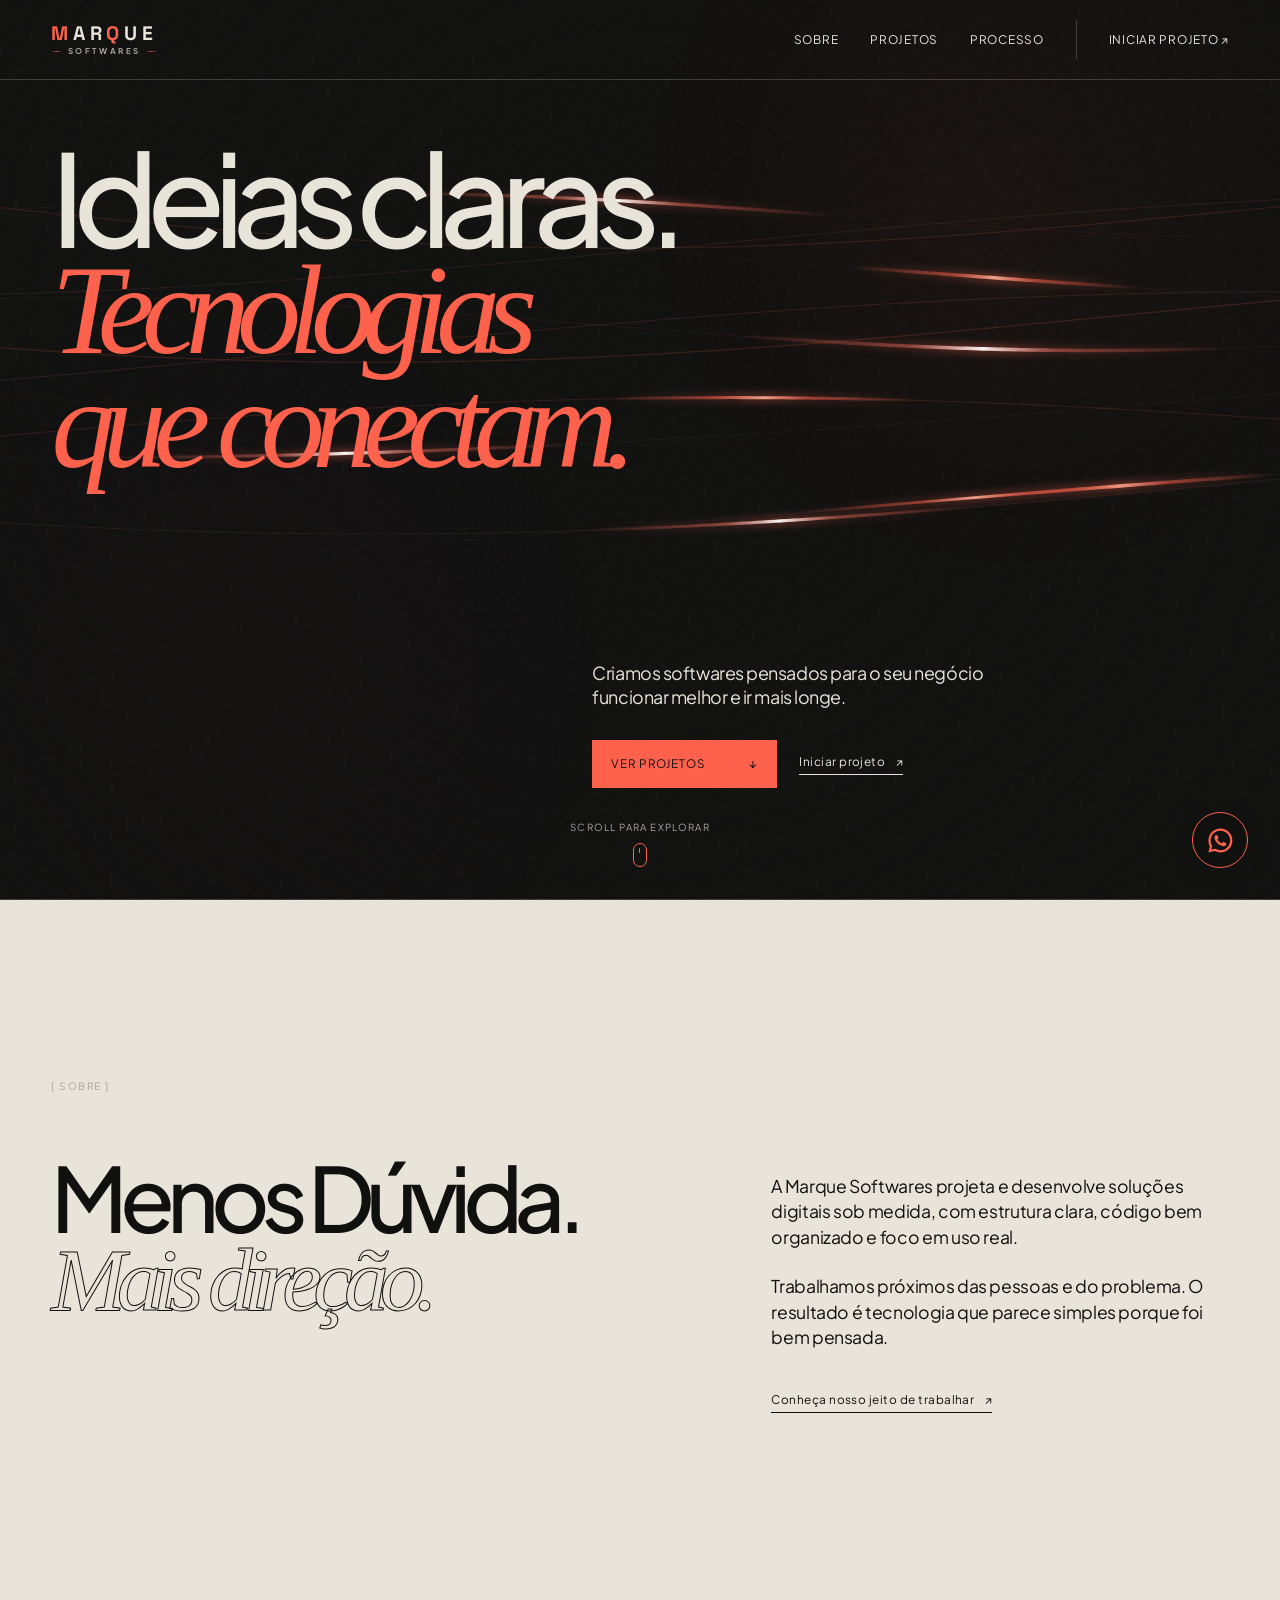
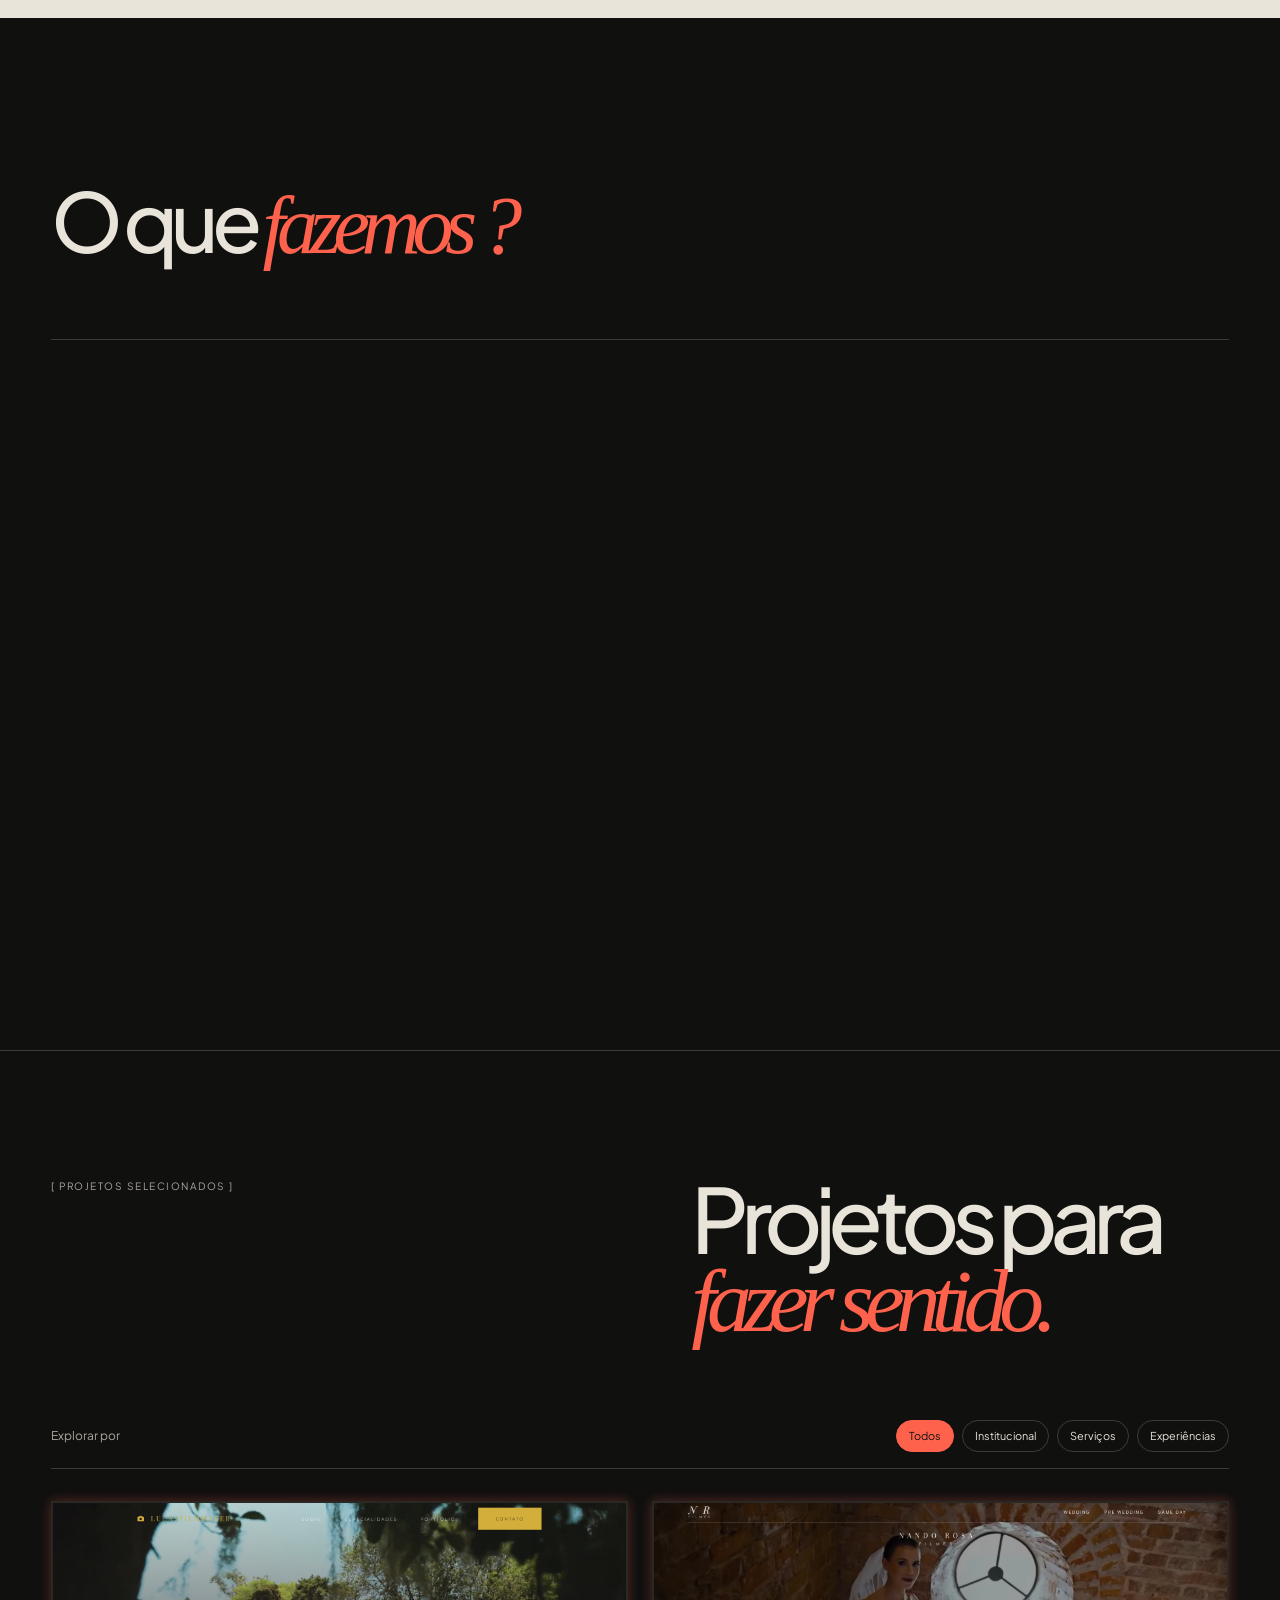
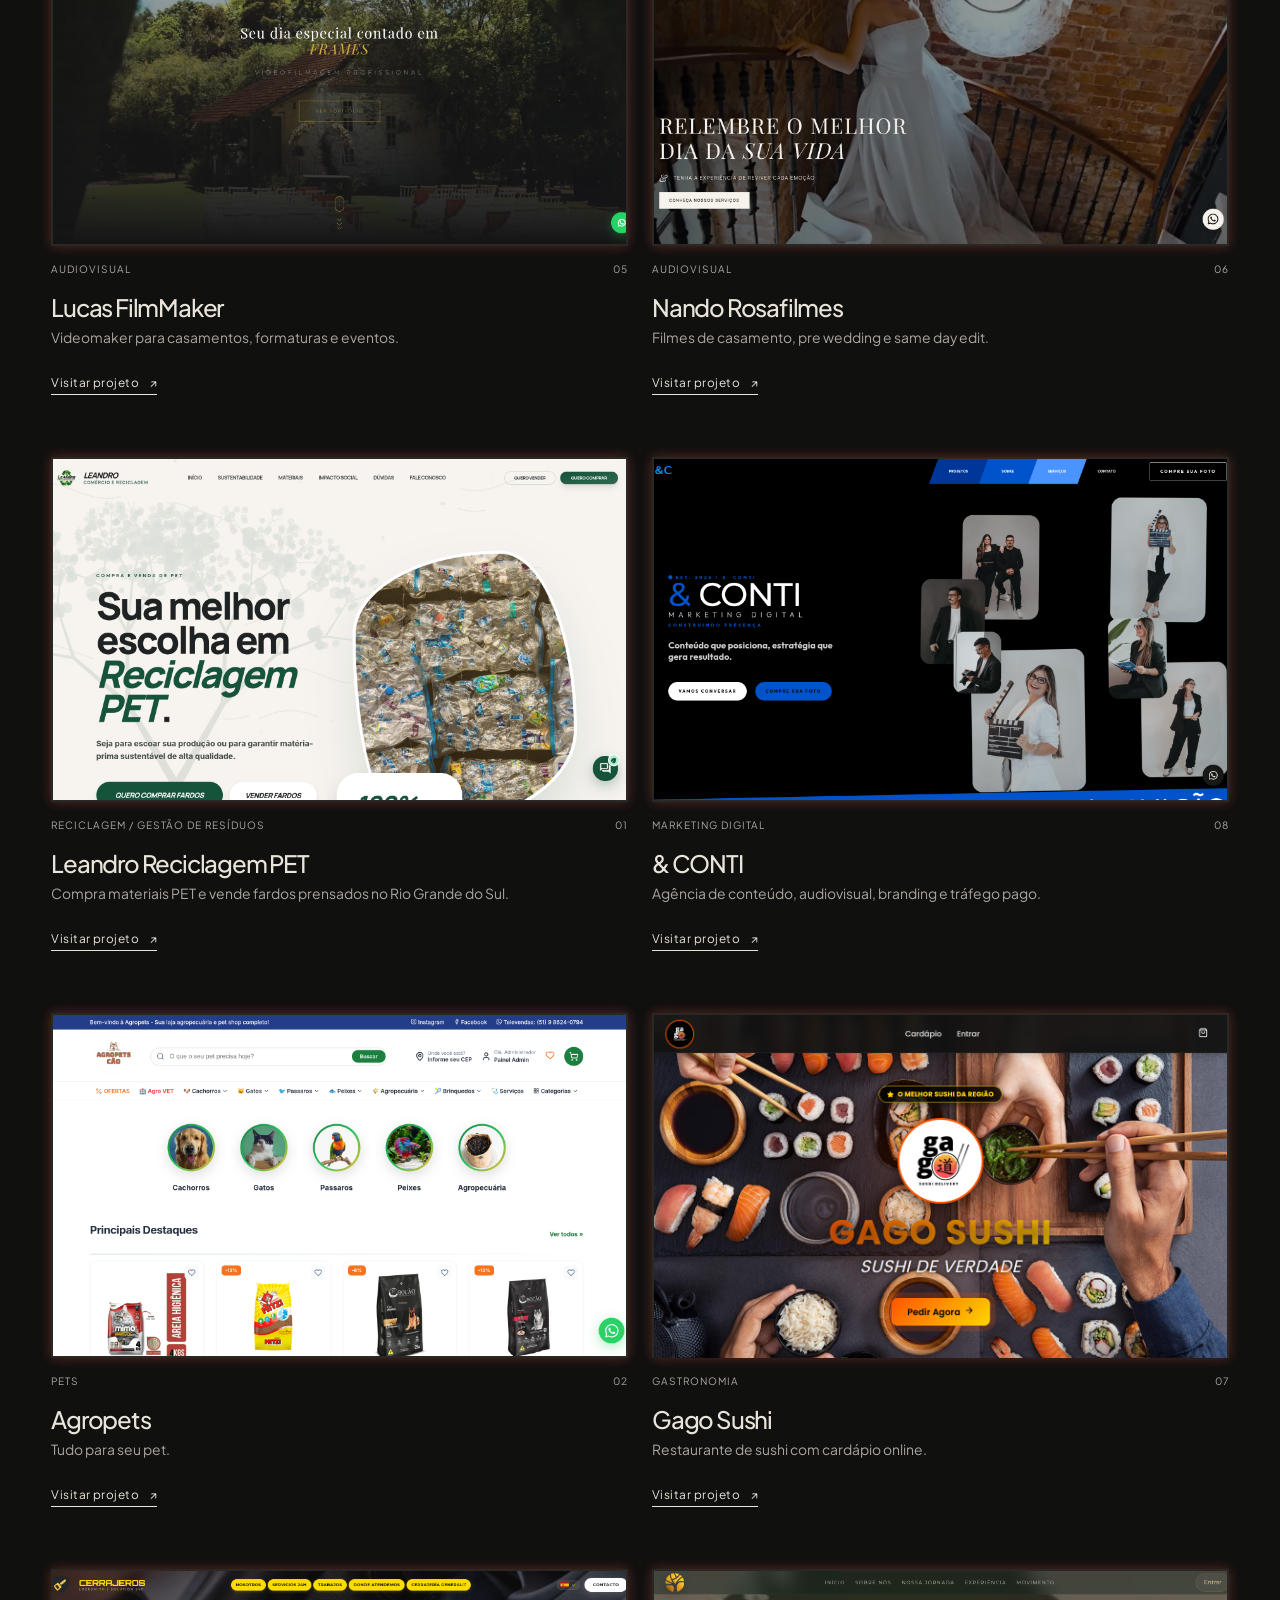
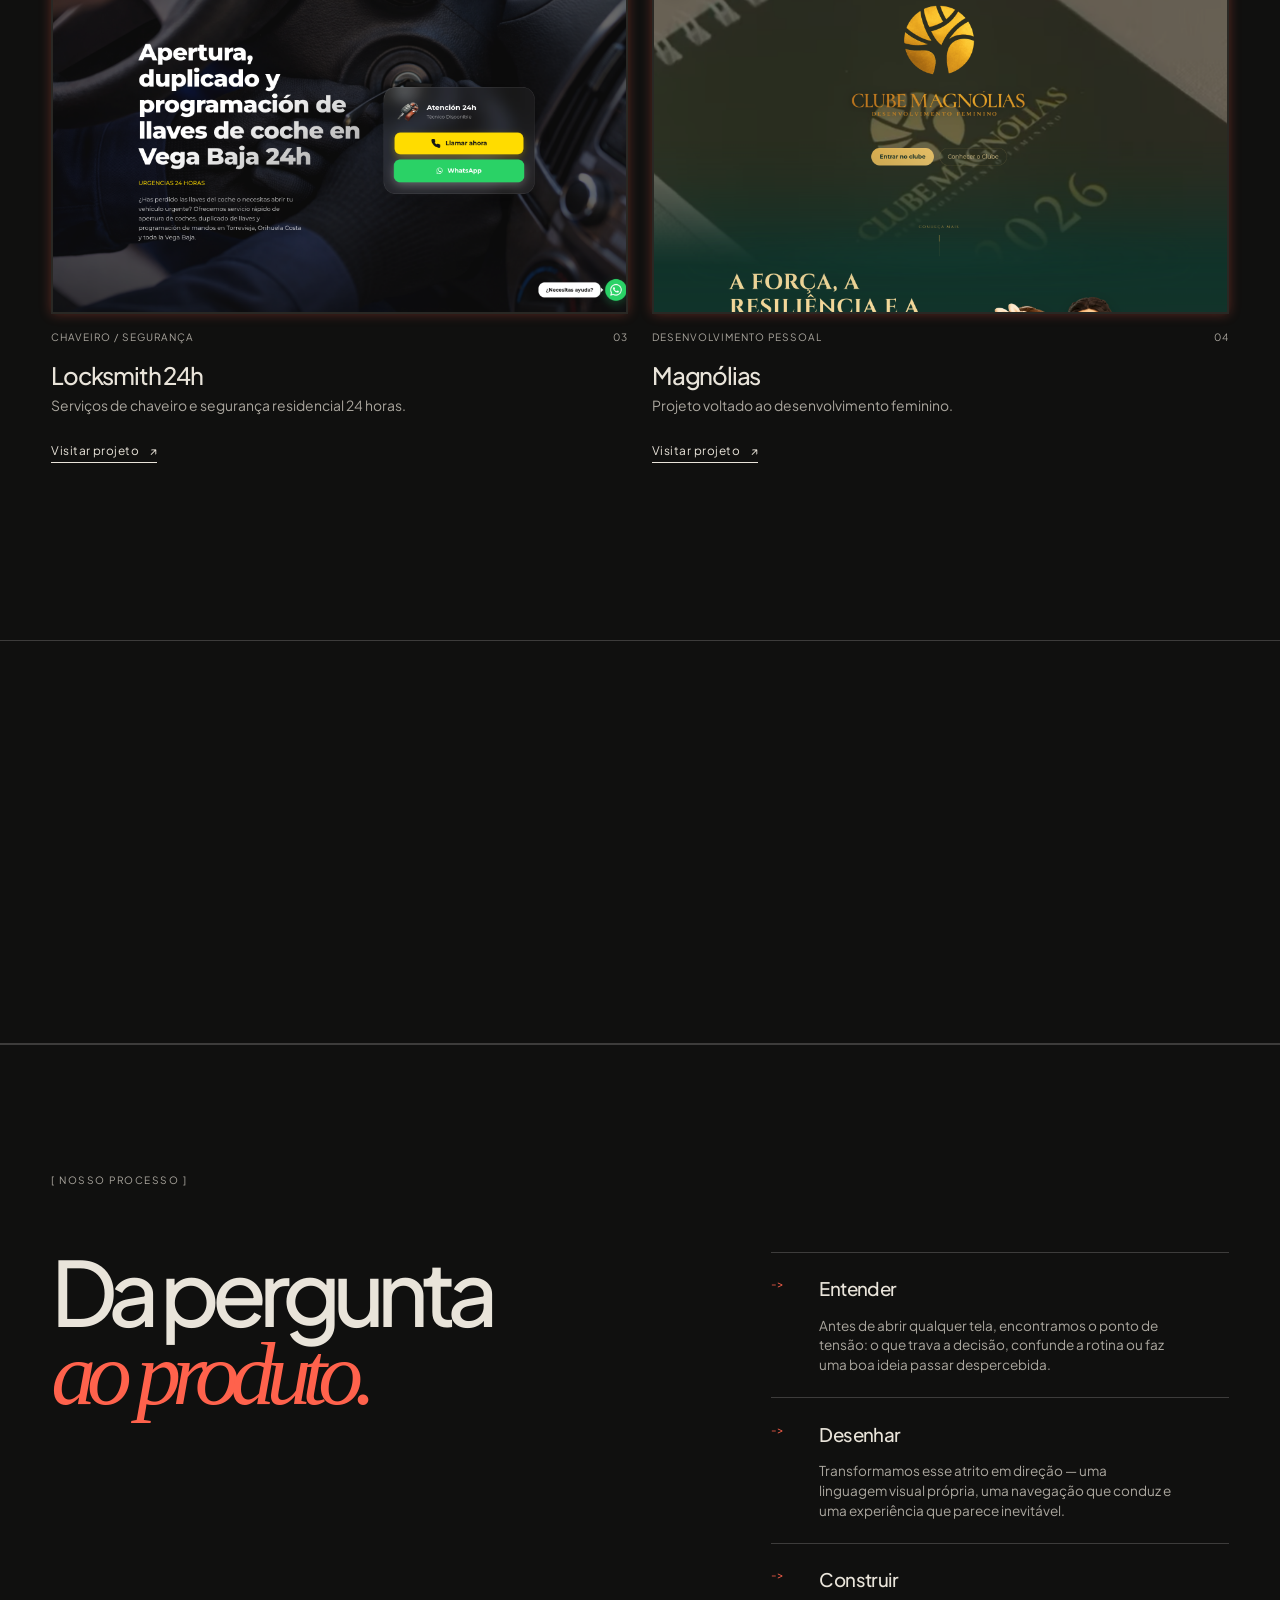
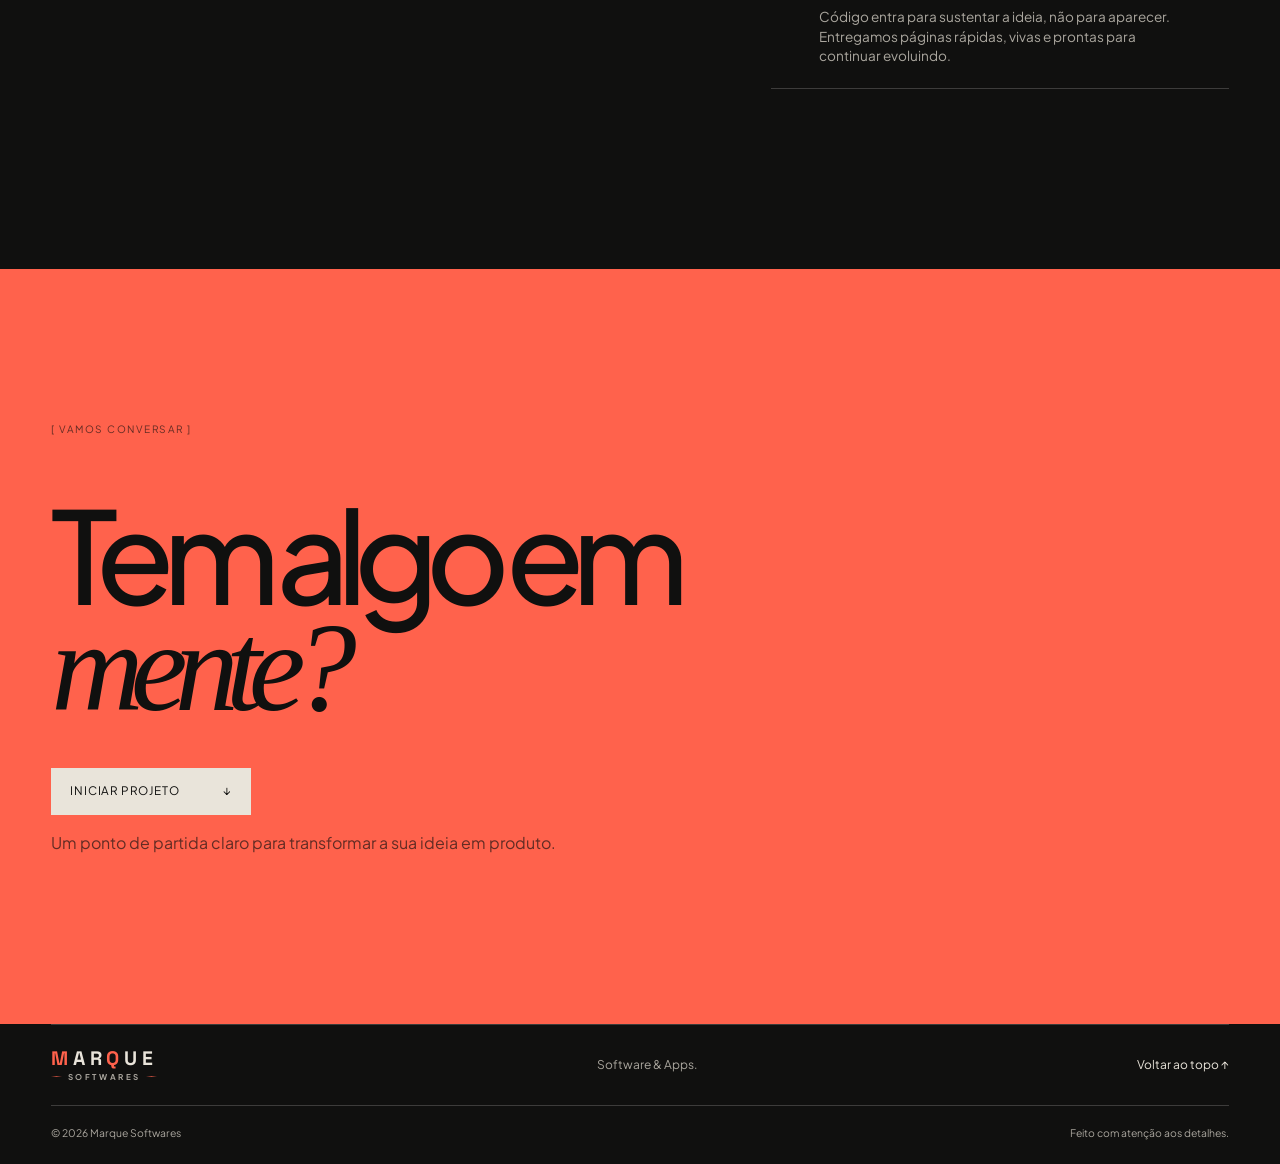
==== commit 6e8de815: "Add files via upload" ====
--- a/index.html
+++ b/index.html
@@ -5,78 +5,107 @@
     <meta name="viewport" content="width=device-width, initial-scale=1" />
     <meta
       name="description"
-      content="Marques Softwares — software que conecta estratégia, design e tecnologia para produtos digitais claros e eficientes."
+      content="Marque Softwares — tecnologia, design e desenvolvimento de software sob medida para produtos digitais claros e eficientes."
     />
-    <title>Marques Softwares — Sistemas e Apps</title>
+    <title>Marque Softwares — Sistemas e Apps</title>
+
+    <link rel="preconnect" href="https://fonts.googleapis.com" />
+    <link rel="preconnect" href="https://fonts.gstatic.com" crossorigin />
+    <link
+      href="https://fonts.googleapis.com/css2?family=Plus+Jakarta+Sans:wght@400;500;600;700;800&family=Space+Grotesk:wght@500;600;700;800&display=swap"
+      rel="stylesheet"
+    />
+
     <link rel="stylesheet" href="style.css" />
   </head>
   <body>
+    <div class="bg-atmosphere" aria-hidden="true">
+      <div class="bg-aurora bg-aurora-top"></div>
+      <div class="bg-aurora bg-aurora-bottom"></div>
+      <div class="bg-vignette"></div>
+      <div class="bg-grain"></div>
+      <canvas id="bg-canvas" class="bg-canvas"></canvas>
+    </div>
+
     <a class="skip-link" href="#conteudo">Pular para o conteúdo</a>
+
     <header class="site-header" id="topo">
       <div class="header-inner">
-        <a class="brand" href="#topo" aria-label="Marques Softwares, início"
-          ><img class="brand-logo" src="assets/logo.png" alt="Marques Softwares" /></a
-        >
+        <a class="brand" href="#topo" aria-label="Marque Softwares, início">
+          <span class="brand-text">
+            <span class="brand-title">
+              <span class="brand-accent">M</span><span class="brand-core">AR</span><span class="brand-accent">Q</span><span class="brand-core">UE</span>
+            </span>
+            <span class="brand-subtitle">
+              <span class="brand-bar"></span>
+              <span>SOFTWARES</span>
+              <span class="brand-bar"></span>
+            </span>
+          </span>
+        </a>
+
         <button
           class="menu-toggle"
           type="button"
           aria-expanded="false"
           aria-controls="main-nav"
         >
-          <span class="sr-only">Abrir menu</span><i></i><i></i>
+          <span class="sr-only">Abrir menu</span>
+          <i></i>
+          <i></i>
         </button>
+
         <nav class="main-nav" id="main-nav" aria-label="Navegação principal">
-          <a href="#sobre"><span class="nav-link-label">Sobre</span></a><a href="#projetos"><span class="nav-link-label">Projetos</span></a
-          ><a href="#processo"><span class="nav-link-label">Processo</span></a
-          ><a class="nav-cta" href="https://wa.me/5551993091925"
-            ><span class="nav-link-label">Iniciar projeto</span> <span aria-hidden="true">↗</span></a
-          >
+          <a href="#sobre"><span class="nav-link-label">Sobre</span></a>
+          <a href="#projetos"><span class="nav-link-label">Projetos</span></a>
+          <a href="#processo"><span class="nav-link-label">Processo</span></a>
+          <a class="nav-cta" href="https://wa.me/5551993091925" target="_blank" rel="noopener noreferrer">
+            <span class="nav-link-label">Iniciar projeto</span>
+            <span aria-hidden="true">↗</span>
+          </a>
         </nav>
       </div>
     </header>
 
     <main id="conteudo">
       <section class="hero section-grid" aria-labelledby="hero-title">
-        <div class="hero-portrait" aria-hidden="true">
-          <img src="assets/hero-cyborg.webp" alt="" />
-        </div>
         <div class="hero-copy reveal">
           <h1 id="hero-title">
-            Ideias claras.<br /><em>Softwares<br />que conectam.</em>
+            Ideias claras.<br />
+            <em>Tecnologias<br />que conectam.</em>
           </h1>
         </div>
+
         <div class="hero-aside reveal">
           <p>
-            Construímos softwares que transformam o jeito como seu
-            negócio se apresenta, opera e cresce.
+            Criamos softwares pensados para o seu negócio funcionar melhor e ir mais longe.
           </p>
           <div class="hero-actions">
-            <a class="button button-coral" href="#projetos"
-              >Ver projetos <span>↓</span></a
-            ><a class="text-link" href="https://wa.me/5551993091925"
-              >Iniciar projeto <span>↗</span></a
-            >
+            <a class="button button-coral" href="#projetos">
+              Ver projetos <span>↓</span>
+            </a>
+            <a class="text-link" href="https://wa.me/5551993091925" target="_blank" rel="noopener noreferrer">
+              Iniciar projeto <span>↗</span>
+            </a>
           </div>
         </div>
+
         <div class="hero-foot">
           <span class="hero-scroll-label">Scroll para explorar</span>
           <span class="scroll-indicator" aria-hidden="true"><span></span></span>
         </div>
       </section>
 
-      <section
-        class="about section-shell"
-        id="sobre"
-        aria-labelledby="about-title"
-      >
+      <section class="about section-shell" id="sobre" aria-labelledby="about-title">
         <div class="section-kicker">[ Sobre ]</div>
         <div class="about-content">
           <h2 id="about-title">
-            Menos Dúvida.<br /><span>Mais direção.</span>
+            Menos Dúvida.<br />
+            <span>Mais direção.</span>
           </h2>
           <div class="about-text">
             <p>
-              Marque Softwares projeta e desenvolve soluções digitais sob
+              A Marque Softwares projeta e desenvolve soluções digitais sob
               medida, com estrutura clara, código bem organizado e foco em uso
               real.
             </p>
@@ -84,9 +113,9 @@
               Trabalhamos próximos das pessoas e do problema. O resultado é
               tecnologia que parece simples porque foi bem pensada.
             </p>
-            <a class="text-link" href="#iniciar"
-              >Conheça nosso jeito de trabalhar <span>↗</span></a
-            >
+            <a class="text-link" href="#iniciar">
+              Conheça nosso jeito de trabalhar <span>↗</span>
+            </a>
           </div>
         </div>
       </section>
@@ -101,7 +130,7 @@
             <p>Sites e aplicações web personalizados e responsivos, construídos com tecnologias modernas.</p>
           </li>
           <li class="service-item reveal">
-            <h3>Aplicativos Mobiles</h3>
+            <h3>Aplicativos Móveis</h3>
             <p>Aplicativos nativos e multiplataforma para iOS e Android com experiências de usuário refinadas.</p>
           </li>
           <li class="service-item reveal">
@@ -123,65 +152,36 @@
         </ol>
       </section>
 
-      <section
-        class="work section-shell"
-        id="projetos"
-        aria-labelledby="work-title"
-      >
+      <section class="work section-shell" id="projetos" aria-labelledby="work-title">
         <div class="work-heading">
           <div class="section-kicker">[ Projetos selecionados ]</div>
           <div>
-            <h2 id="work-title">Feito para<br /><span>fazer sentido.</span></h2>
-            <p>
-              Uma seleção de projetos e produtos feitos em
-              colaboração.
-            </p>
+            <h2 id="work-title">Projetos para<br /><span>fazer sentido.</span></h2>
           </div>
         </div>
+
         <div class="filter-bar" role="group" aria-label="Filtrar projetos">
-          <span>Explorar por</span
-          ><button
-            class="filter active"
-            type="button"
-            data-filter="Todos"
-            aria-pressed="true"
-          >
-            Todos</button
-          ><button
-            class="filter"
-            type="button"
-            data-filter="Institucional"
-            aria-pressed="false"
-          >
-            Institucional</button
-          ><button
-            class="filter"
-            type="button"
-            data-filter="Serviços"
-            aria-pressed="false"
-          >
-            Serviços</button
-          ><button
-            class="filter"
-            type="button"
-            data-filter="Experiências"
-            aria-pressed="false"
-          >
-            Experiências
-          </button>
-        </div>
+          <span>Explorar por</span>
+          <button class="filter active" type="button" data-filter="Todos" aria-pressed="true">Todos</button>
+          <button class="filter" type="button" data-filter="Institucional" aria-pressed="false">Institucional</button>
+          <button class="filter" type="button" data-filter="Serviços" aria-pressed="false">Serviços</button>
+          <button class="filter" type="button" data-filter="Experiências" aria-pressed="false">Experiências</button>
+        </div>
+
         <p class="sr-only" id="filter-status" aria-live="polite"></p>
+
         <div class="project-grid">
           <article class="project-card reveal" data-category="Experiências">
-            <a class="project-visual visual-5" href="https://www.lucasfilmmakeer.com.br/" target="_blank" rel="noopener noreferrer" aria-label="Visitar o projeto Lucas FilmMaker">
+            <div class="project-visual visual-5">
               <img
                 src="assets/portfolio/lucas-filmmaker.png"
                 alt="Captura do site Lucas FilmMaker"
                 loading="lazy"
               />
-            </a>
-            <div class="project-meta">
-              <span>Audiovisual</span><span>05</span>
+            </div>
+            <div class="project-meta">
+              <span>Audiovisual</span>
+              <span>05</span>
             </div>
             <h3>Lucas FilmMaker</h3>
             <p>Videomaker para casamentos, formaturas e eventos.</p>
@@ -190,19 +190,22 @@
               href="https://www.lucasfilmmakeer.com.br/"
               target="_blank"
               rel="noopener noreferrer"
-              >Visitar projeto <span>↗</span></a
-            >
-          </article>
+            >
+              Visitar projeto <span>↗</span>
+            </a>
+          </article>
+
           <article class="project-card reveal" data-category="Experiências">
-            <a class="project-visual visual-6" href="https://nandorosafilme.netlify.app" target="_blank" rel="noopener noreferrer" aria-label="Visitar o projeto Nando Rosafilmes">
+            <div class="project-visual visual-6">
               <img
                 src="assets/portfolio/nando-rosafilmes.png"
                 alt="Captura do site Nando Rosafilmes"
                 loading="lazy"
               />
-            </a>
-            <div class="project-meta">
-              <span>Audiovisual</span><span>06</span>
+            </div>
+            <div class="project-meta">
+              <span>Audiovisual</span>
+              <span>06</span>
             </div>
             <h3>Nando Rosafilmes</h3>
             <p>Filmes de casamento, pre wedding e same day edit.</p>
@@ -211,43 +214,46 @@
               href="https://www.nandorosafilme.netlify.app/"
               target="_blank"
               rel="noopener noreferrer"
-              >Visitar projeto <span>↗</span></a
-            >
-          </article>
+            >
+              Visitar projeto <span>↗</span>
+            </a>
+          </article>
+
           <article class="project-card reveal" data-category="Serviços">
-            <a class="project-visual visual-1" href="https://www.leandrorecicle.com.br/" target="_blank" rel="noopener noreferrer" aria-label="Visitar o projeto Leandro Reciclagem PET">
+            <div class="project-visual visual-1">
               <img
                 src="assets/portfolio/leandro-reciclagem-pet.png"
                 alt="Captura do site Leandro Reciclagem PET"
                 loading="lazy"
               />
-            </a>
-            <div class="project-meta">
-              <span>Reciclagem / gestão de resíduos</span><span>01</span>
+            </div>
+            <div class="project-meta">
+              <span>Reciclagem / gestão de resíduos</span>
+              <span>01</span>
             </div>
             <h3>Leandro Reciclagem PET</h3>
-            <p>
-              Compra materiais PET e vende fardos prensados no Rio Grande do
-              Sul.
-            </p>
+            <p>Compra materiais PET e vende fardos prensados no Rio Grande do Sul.</p>
             <a
               class="card-link"
               href="https://www.leandrorecicle.com.br/"
               target="_blank"
               rel="noopener noreferrer"
-              >Visitar projeto <span>↗</span></a
-            >
-          </article>
+            >
+              Visitar projeto <span>↗</span>
+            </a>
+          </article>
+
           <article class="project-card reveal" data-category="Institucional">
-            <a class="project-visual visual-8" href="https://www.econticomigo.com.br/" target="_blank" rel="noopener noreferrer" aria-label="Visitar o projeto &amp; CONTI">
+            <div class="project-visual visual-8">
               <img
                 src="assets/portfolio/e-conti.png"
                 alt="Captura do site &amp; CONTI"
                 loading="lazy"
               />
-            </a>
-            <div class="project-meta">
-              <span>Marketing digital</span><span>08</span>
+            </div>
+            <div class="project-meta">
+              <span>Marketing digital</span>
+              <span>08</span>
             </div>
             <h3>&amp; CONTI</h3>
             <p>Agência de conteúdo, audiovisual, branding e tráfego pago.</p>
@@ -256,18 +262,23 @@
               href="https://www.econticomigo.com.br/"
               target="_blank"
               rel="noopener noreferrer"
-              >Visitar projeto <span>↗</span></a
-            >
-          </article>
+            >
+              Visitar projeto <span>↗</span>
+            </a>
+          </article>
+
           <article class="project-card reveal" data-category="Serviços">
-            <a class="project-visual visual-2" href="https://www.agropetscao.com.br/" target="_blank" rel="noopener noreferrer" aria-label="Visitar o projeto Agropets">
+            <div class="project-visual visual-2">
               <img
                 src="assets/portfolio/agropets.png"
                 alt="Captura do site Agropets"
                 loading="lazy"
               />
-            </a>
-            <div class="project-meta"><span>Pets</span><span>02</span></div>
+            </div>
+            <div class="project-meta">
+              <span>Pets</span>
+              <span>02</span>
+            </div>
             <h3>Agropets</h3>
             <p>Tudo para seu pet.</p>
             <a
@@ -275,19 +286,22 @@
               href="https://www.agropetscao.com.br/"
               target="_blank"
               rel="noopener noreferrer"
-              >Visitar projeto <span>↗</span></a
-            >
-          </article>
+            >
+              Visitar projeto <span>↗</span>
+            </a>
+          </article>
+
           <article class="project-card reveal" data-category="Experiências">
-            <a class="project-visual visual-7" href="https://www.gagosushi.vercel.app/" target="_blank" rel="noopener noreferrer" aria-label="Visitar o projeto Gago Sushi">
+            <div class="project-visual visual-7">
               <img
                 src="assets/portfolio/gago-sushi.png"
                 alt="Captura do site Gago Sushi"
                 loading="lazy"
               />
-            </a>
-            <div class="project-meta">
-              <span>Gastronomia</span><span>07</span>
+            </div>
+            <div class="project-meta">
+              <span>Gastronomia</span>
+              <span>07</span>
             </div>
             <h3>Gago Sushi</h3>
             <p>Restaurante de sushi com cardápio online.</p>
@@ -296,19 +310,22 @@
               href="https://www.gagosushi.vercel.app/"
               target="_blank"
               rel="noopener noreferrer"
-              >Visitar projeto <span>↗</span></a
-            >
-          </article>
+            >
+              Visitar projeto <span>↗</span>
+            </a>
+          </article>
+
           <article class="project-card reveal" data-category="Serviços">
-            <a class="project-visual visual-3" href="https://www.cerrajerosllavesdecoches24h.es/" target="_blank" rel="noopener noreferrer" aria-label="Visitar o projeto Locksmith 24h">
+            <div class="project-visual visual-3">
               <img
                 src="assets/portfolio/locksmith-24h.png"
                 alt="Captura do site Locksmith 24h"
                 loading="lazy"
               />
-            </a>
-            <div class="project-meta">
-              <span>Chaveiro / segurança</span><span>03</span>
+            </div>
+            <div class="project-meta">
+              <span>Chaveiro / segurança</span>
+              <span>03</span>
             </div>
             <h3>Locksmith 24h</h3>
             <p>Serviços de chaveiro e segurança residencial 24 horas.</p>
@@ -317,19 +334,22 @@
               href="https://www.cerrajerosllavesdecoches24h.es/"
               target="_blank"
               rel="noopener noreferrer"
-              >Visitar projeto <span>↗</span></a
-            >
-          </article>
+            >
+              Visitar projeto <span>↗</span>
+            </a>
+          </article>
+
           <article class="project-card reveal" data-category="Institucional">
-            <a class="project-visual visual-4" href="https://www.magnoliasdesenvolvimento.com.br/" target="_blank" rel="noopener noreferrer" aria-label="Visitar o projeto Magnólias">
+            <div class="project-visual visual-4">
               <img
                 src="assets/portfolio/magnolias.png"
                 alt="Captura do site Magnólias"
                 loading="lazy"
               />
-            </a>
-            <div class="project-meta">
-              <span>Desenvolvimento pessoal</span><span>04</span>
+            </div>
+            <div class="project-meta">
+              <span>Desenvolvimento pessoal</span>
+              <span>04</span>
             </div>
             <h3>Magnólias</h3>
             <p>Projeto voltado ao desenvolvimento feminino.</p>
@@ -338,13 +358,14 @@
               href="https://www.magnoliasdesenvolvimento.com.br/"
               target="_blank"
               rel="noopener noreferrer"
-              >Visitar projeto <span>↗</span></a
-            >
-          </article>
-        </div>
-      </section>
-
-      <section class="positioning" aria-label="Posicionamento da Marques Softwares">
+            >
+              Visitar projeto <span>↗</span>
+            </a>
+          </article>
+        </div>
+      </section>
+
+      <section class="positioning" aria-label="Posicionamento da Marque Softwares">
         <article class="positioning-item reveal">
           <p class="positioning-kicker">Para quem</p>
           <h2>Empresas que precisam construir ou evoluir soluções digitais</h2>
@@ -362,11 +383,7 @@
         </article>
       </section>
 
-      <section
-        class="process section-shell"
-        id="processo"
-        aria-labelledby="process-title"
-      >
+      <section class="process section-shell" id="processo" aria-labelledby="process-title">
         <div class="section-kicker">[ Nosso processo ]</div>
         <div class="process-main">
           <h2 id="process-title">Da pergunta<br /><span>ao produto.</span></h2>
@@ -405,35 +422,50 @@
       <section class="final-cta" id="iniciar" aria-labelledby="cta-title">
         <div class="section-kicker">[ Vamos conversar ]</div>
         <h2 id="cta-title">Tem algo em<br /><em>mente?</em></h2>
-        <a class="button button-light" href="https://wa.me/5551993091925"
-          >Iniciar projeto <span>↓</span></a
-        >
+        <a class="button button-light" href="https://wa.me/5551993091925" target="_blank" rel="noopener noreferrer">
+          Iniciar projeto <span>↓</span>
+        </a>
         <p>
           Um ponto de partida claro para transformar a sua ideia em produto.
         </p>
       </section>
     </main>
+
     <footer class="site-footer">
       <div class="footer-top">
-        <a class="brand" href="#topo"
-          ><img class="brand-logo" src="assets/logo.png" alt="Marques Softwares" /></a
-        ><span>Software & Apps.</span
-        ><a class="back-top" href="#topo">Voltar ao topo ↑</a>
+        <a class="brand" href="#topo" aria-label="Marque Softwares, início">
+          <span class="brand-text">
+            <span class="brand-title">
+              <span class="brand-accent">M</span><span class="brand-core">AR</span><span class="brand-accent">Q</span><span class="brand-core">UE</span>
+            </span>
+            <span class="brand-subtitle">
+              <span class="brand-bar"></span>
+              <span>SOFTWARES</span>
+              <span class="brand-bar"></span>
+            </span>
+          </span>
+        </a>
+        <span>Software & Apps.</span>
+        <a class="back-top" href="#topo">Voltar ao topo ↑</a>
       </div>
       <div class="footer-bottom">
-        <span>© <span id="year"></span> Marques Softwares</span
-        ><span>Feito com atenção aos detalhes.</span>
+        <span>© <span id="year"></span> Marque Softwares</span>
+        <span>Feito com atenção aos detalhes.</span>
       </div>
     </footer>
+
     <a
       class="whatsapp-button"
       href="https://wa.me/5551993091925"
-      aria-label="Falar com a Marques Softwares pelo WhatsApp"
+      target="_blank"
+      rel="noopener noreferrer"
+      aria-label="Falar com a Marque Softwares pelo WhatsApp"
     >
       <svg viewBox="0 0 48 48" aria-hidden="true" focusable="false">
         <path d="M24 4C12.95 4 4 12.95 4 24c0 3.51.91 6.81 2.49 9.68L4 44l10.57-2.45A19.92 19.92 0 0 0 24 44c11.05 0 20-8.95 20-20S35.05 4 24 4Zm0 36.38a16.3 16.3 0 0 1-8.3-2.27l-.6-.36-6.27 1.45 1.53-6.1-.39-.63A16.28 16.28 0 1 1 24 40.38Zm8.93-12.22c-.49-.25-2.91-1.43-3.36-1.59-.45-.16-.78-.24-1.1.25-.33.49-1.27 1.58-1.56 1.91-.29.32-.58.37-1.07.12a13.35 13.35 0 0 1-3.93-2.42 14.78 14.78 0 0 1-2.72-3.39c-.29-.49-.03-.75.22-.99.22-.21.49-.54.73-.81.25-.28.33-.49.49-.82.16-.32.08-.61-.04-.86-.12-.24-1.1-2.65-1.51-3.63-.4-.96-.8-.83-1.1-.85l-.94-.02c-.33 0-.86.12-1.31.61-.45.49-1.72 1.68-1.72 4.09s1.76 4.75 2.01 5.08c.25.32 3.47 5.29 8.4 7.42 1.17.5 2.08.8 2.79 1.03 1.17.37 2.24.32 3.08.19.94-.14 2.91-1.19 3.32-2.34.41-1.15.41-2.14.29-2.34-.12-.2-.45-.32-.94-.57Z" />
       </svg>
     </a>
+
     <script src="script.js"></script>
   </body>
 </html>
--- a/style.css
+++ b/style.css
@@ -1,66 +1,1200 @@
-:root{--ink:#10100f;--paper:#e9e4da;--bone:#f5f1e9;--coral:#ff624c;--line:rgba(245,241,233,.2);--muted:#aaa69e;--pad:clamp(1.25rem,4vw,4.5rem);--display:clamp(3.8rem,10vw,10.5rem)}
-*{box-sizing:border-box}html{scroll-behavior:smooth}body{margin:0;background:var(--ink);color:var(--paper);font-family:Arial,Helvetica,sans-serif;line-height:1.45}a{color:inherit;text-decoration:none}button{font:inherit}.sr-only{position:absolute;width:1px;height:1px;padding:0;margin:-1px;overflow:hidden;clip:rect(0,0,0,0);white-space:nowrap;border:0}.skip-link{position:fixed;z-index:30;top:-5rem;left:1rem;background:var(--coral);color:var(--ink);padding:.7rem 1rem}.skip-link:focus{top:1rem}:focus-visible{outline:2px solid var(--coral);outline-offset:4px}
-.site-header{position:fixed;z-index:10;top:0;width:100%;transition:background .3s,border-color .3s}.site-header.scrolled{background:rgba(16,16,15,.94);backdrop-filter:blur(12px)}.header-inner{height:5rem;display:flex;align-items:center;justify-content:space-between;padding:0 var(--pad);border-bottom:1px solid var(--line)}.brand{display:inline-flex;align-items:center;flex:0 0 auto}.brand-logo{display:block;width:clamp(7rem,14vw,10rem);height:4rem;object-fit:contain}.site-header .brand-logo{transform:translateY(.125rem)}.main-nav{display:flex;align-items:center;gap:2rem;font-size:.74rem;letter-spacing:.06em;text-transform:uppercase}.main-nav a:not(.nav-cta),.back-top{transition:color .2s}.main-nav a:not(.nav-cta):hover,.back-top:hover{color:var(--coral)}.main-nav .nav-link-label{position:relative;display:inline-block}.main-nav .nav-link-label::after{content:"";position:absolute;right:0;bottom:-.35rem;left:0;height:1px;background:var(--coral);transform:scaleX(0);transform-origin:right;transition:transform .25s ease}.main-nav a:hover .nav-link-label::after,.main-nav a:focus-visible .nav-link-label::after{transform:scaleX(1);transform-origin:left}.nav-cta{padding:.7rem 0 .7rem 2rem;border-left:1px solid var(--line)}.menu-toggle{display:none;color:inherit;background:none;border:0}.section-grid,.section-shell{padding-left:var(--pad);padding-right:var(--pad)}
-.hero{position:relative;isolation:isolate;min-height:100svh;padding-top:9rem;padding-bottom:2rem;display:grid;grid-template-columns:1fr 1.25fr;grid-template-rows:auto 1fr auto;gap:2rem;border-bottom:1px solid var(--line);overflow:hidden;}.hero::after{content:"";position:absolute;z-index:-1;right:-14vw;bottom:-27vw;width:58vw;height:58vw;border:1px solid rgba(255,98,76,.35);border-radius:50%}.section-kicker{font-size:.63rem;letter-spacing:.15em;text-transform:uppercase}.hero-copy{grid-column:1/-1;align-self:center;z-index:1}.hero h1{font-size:var(--display);line-height:.82;letter-spacing:-.095em;font-weight:500;margin:0;max-width:10.5ch}.hero h1 em,h2 span{font-family:Georgia,serif;font-style:italic;font-weight:400;color:var(--coral);letter-spacing:-.1em}.hero-aside{grid-column:2;z-index:1;max-width:25rem;align-self:end}.hero-aside p{font-size:clamp(1rem,1.4vw,1.2rem);line-height:1.32;margin:0 0 2rem;letter-spacing:-.025em}.hero-actions{display:flex;align-items:center;gap:1.4rem}.button{display:inline-flex;align-items:center;justify-content:space-between;gap:2.2rem;padding:.9rem 1.1rem;border:1px solid currentColor;font-size:.73rem;letter-spacing:.08em;text-transform:uppercase;transition:background .2s,color .2s,transform .2s}.button:hover,.button:focus-visible{transform:translateY(-3px)}.button-coral{background:var(--coral);border-color:var(--coral);color:var(--ink)}.button-coral:hover,.button-coral:focus-visible{background:transparent;color:var(--coral)}.button-light{background:var(--paper);color:var(--ink);border-color:var(--paper)}.button-light:hover,.button-light:focus-visible{background:transparent;color:var(--paper)}.text-link,.card-link{border-bottom:1px solid currentColor;padding-bottom:.25rem;font-size:.74rem;letter-spacing:.04em}.text-link span,.card-link span,.button span{display:inline-block;margin-left:.5rem;transition:transform .2s}.text-link:hover span,.card-link:hover span,.button:hover span{transform:translate(3px,-3px)}.hero-foot{grid-column:1/-1;z-index:1;display:flex;justify-content:space-between;font-size:.61rem;text-transform:uppercase;letter-spacing:.12em;color:var(--muted)}.hero-foot b{color:var(--coral);font-size:1rem;margin-left:.4rem}
-.positioning{display:grid;grid-template-columns:repeat(3,1fr);border-top:1px solid var(--line);border-bottom:1px solid var(--line);padding:0 var(--pad)}.positioning-item{min-width:0;padding:clamp(2rem,4vw,4rem) clamp(1.25rem,3vw,3.5rem) clamp(2.5rem,5vw,5rem) 0;transition:background-color .3s ease,color .3s ease}.positioning-item+.positioning-item{border-left:1px solid var(--line);padding-left:clamp(1.25rem,3vw,3.5rem)}.positioning-kicker{margin:0 0 clamp(2rem,4vw,4rem);font-size:.63rem;letter-spacing:.15em;text-transform:uppercase;color:var(--coral);transition:color .3s ease}.positioning-item h2{max-width:15ch;margin:0;font-size:clamp(1.45rem,2.3vw,2.5rem);line-height:.98;letter-spacing:-.06em;font-weight:500}.positioning-item>p:last-child{max-width:30rem;margin:1.4rem 0 0;color:var(--muted);font-size:.9rem;line-height:1.45;transition:color .3s ease}.positioning-item:hover,.positioning-item:focus-within{background:var(--coral);color:var(--ink)}.positioning-item:hover .positioning-kicker,.positioning-item:focus-within .positioning-kicker,.positioning-item:hover>p:last-child,.positioning-item:focus-within>p:last-child{color:rgba(16,16,15,.78)}.about{padding-top:clamp(7rem,14vw,13rem);padding-bottom:clamp(8rem,16vw,15rem);background:var(--paper);color:var(--ink)}.section-kicker{color:var(--muted)}.about-content{display:grid;grid-template-columns:1.35fr 1fr;gap:8vw;margin-top:4rem}.about h2,.work h2,.process h2{font-size:clamp(3.3rem,7vw,7rem);line-height:.86;letter-spacing:-.09em;font-weight:500;margin:0}.about h2 span{color:transparent;-webkit-text-stroke:1px var(--ink)}.about-text{max-width:29rem;padding-top:1rem}.about-text p{font-size:1.1rem;letter-spacing:-.02em;margin:0 0 1.5rem}.about-text .text-link{display:inline-block;margin-top:1rem}
-.services{padding-top:clamp(7rem,13vw,12rem);padding-bottom:clamp(7rem,13vw,12rem);border-bottom:1px solid var(--line)}.services-heading{display:grid;grid-template-columns:1.35fr 1fr;gap:8vw}.services-heading h2{max-width:12ch;margin:0;font-size:clamp(3rem,6.4vw,6.3rem);line-height:.88;letter-spacing:-.085em;font-weight:500}.services-heading p{max-width:29rem;margin:2rem 0 0;color:var(--muted);font-size:1.04rem;letter-spacing:-.02em}.services-grid{display:grid;grid-template-columns:repeat(3,1fr);gap:0;margin:clamp(4rem,8vw,7rem) 0 0;padding:0;list-style:none;border-top:1px solid var(--line)}.service-item{position:relative;min-width:0;min-height:17rem;padding:1.25rem clamp(1rem,2.3vw,2.5rem) 2rem;border-bottom:1px solid var(--line);transition:background-color .3s ease,color .3s ease}.service-item:not(:nth-child(3n + 1)){border-left:1px solid var(--line)}.service-item h3{max-width:11ch;margin:1rem 0 1rem;font-size:clamp(1.45rem,2.25vw,2.3rem);line-height:.96;letter-spacing:-.06em;font-weight:500}.service-item p{max-width:22rem;margin:0;color:var(--muted);font-size:.87rem;transition:color .3s ease}.service-item:hover,.service-item:focus-within{background:var(--coral);color:var(--ink)}.service-item:hover p,.service-item:focus-within p{color:rgba(16,16,15,.78)}.service-item::after{content:"";position:absolute;right:1.25rem;bottom:1.35rem;width:.55rem;height:.55rem;background:var(--coral);transform:scale(0);transition:transform .25s ease,background-color .3s ease}.service-item:hover::after,.service-item:focus-within::after{background:var(--ink);transform:scale(1)}
-.work{padding-top:clamp(5rem,10vw,9rem);padding-bottom:clamp(7rem,14vw,13rem)}.work-heading{display:grid;grid-template-columns:1.35fr 1fr;gap:8vw}.work-heading p{max-width:20rem;color:var(--muted);margin-top:2rem}.filter-bar{display:flex;align-items:center;gap:.5rem;margin:5rem 0 2rem;border-bottom:1px solid var(--line);padding-bottom:1rem;font-size:.75rem}.filter-bar>span{color:var(--muted);margin-right:auto}.filter{color:inherit;background:transparent;border:1px solid var(--line);padding:.45rem .75rem;cursor:pointer;font-size:.68rem;border-radius:2rem;transition:background .2s,color .2s}.filter:hover,.filter:focus-visible,.filter.active{background:var(--coral);color:var(--ink);border-color:var(--coral)}.project-grid{display:grid;grid-template-columns:repeat(2,1fr);gap:4rem 1.5rem}.project-card{min-width:0}.project-visual{--project-neon-angle:0deg;height:clamp(13rem,27vw,27rem);display:grid;place-items:center;border:0;border-radius:0;margin-bottom:1rem;padding:2px;overflow:hidden;background:linear-gradient(#292824,#292824) padding-box,conic-gradient(from var(--project-neon-angle),#ff624c,#ff3f5e,#ff9b84,#4f8cff,#ff4aa2,#ff624c) border-box;box-shadow:0 0 .7rem rgba(255,98,76,.3);animation:project-neon-orbit 7s linear infinite;cursor:pointer}.project-visual img{width:100%;height:100%;display:block;object-fit:cover;filter:none;transform:scale(1.025);transition:transform 1.8s cubic-bezier(.22,.61,.36,1)}.project-card:hover .project-visual img{transform:scale(1.055);filter:none}.project-meta{display:flex;justify-content:space-between;color:var(--muted);font-size:.63rem;text-transform:uppercase;letter-spacing:.1em}.project-card h3{font-size:1.5rem;letter-spacing:-.05em;margin:.8rem 0 .25rem;font-weight:500}.project-card p{font-size:.87rem;color:var(--muted);margin:0 0 1.3rem;max-width:34rem}.card-link{font-size:.7rem}.project-card.is-hidden{display:none}.screenshot-fallback{position:relative;background:linear-gradient(135deg,#2e2d29,#171716) padding-box,conic-gradient(from var(--project-neon-angle),#ff624c,#ff3f5e,#ff9b84,#4f8cff,#ff4aa2,#ff624c) border-box}.screenshot-fallback::after{content:"Captura indisponível";position:absolute;inset:auto 1rem 1rem;color:var(--ink);background:var(--coral);padding:.35rem .5rem;font-size:.58rem;letter-spacing:.1em;text-transform:uppercase}.screenshot-fallback::before{content:"MARQUES / ARQUIVO";color:var(--muted);font-size:.65rem;letter-spacing:.18em}.screenshot-fallback img{display:none}
-.process{border-top:1px solid var(--line);padding-top:clamp(5rem,10vw,9rem);padding-bottom:clamp(7rem,14vw,13rem)}.process-main{display:grid;grid-template-columns:1.35fr 1fr;gap:8vw;margin-top:4rem}.steps{border-top:1px solid var(--line)}.step{display:grid;grid-template-columns:2.5rem 1fr;gap:.5rem;border-bottom:1px solid var(--line);padding:1.4rem 0;transition:background-color .3s ease,color .3s ease,box-shadow .3s ease}.step>span{font-size:.7rem;color:var(--coral);transition:color .3s ease,transform .3s ease}.step h3{margin:0;font-weight:500;letter-spacing:-.03em;transition:transform .3s ease}.step p{grid-column:2;margin:.35rem 0 0;color:var(--muted);font-size:.85rem;max-width:22rem;transition:color .3s ease,transform .3s ease}.step:hover,.step:focus-within{background:var(--coral);color:var(--ink);box-shadow:0 .6rem 1.4rem rgba(255,98,76,.18)}.step:hover>span,.step:focus-within>span,.step:hover p,.step:focus-within p{color:rgba(16,16,15,.78)}.step:hover>span,.step:focus-within>span{transform:translateX(.25rem)}.step:hover h3,.step:focus-within h3,.step:hover p,.step:focus-within p{transform:translateX(.35rem)}.final-cta{background:var(--coral);color:var(--ink);padding:clamp(5rem,12vw,11rem) var(--pad);position:relative;overflow:hidden}.final-cta::after{content:"M";position:absolute;right:-.08em;bottom:-.42em;font-family:Georgia,serif;font-size:min(59vw,54rem);line-height:1;color:rgba(16,16,15,.1)}.final-cta>*{position:relative;z-index:1}.final-cta .section-kicker,.final-cta p{color:rgba(16,16,15,.65)}.final-cta h2{font-size:var(--display);line-height:.82;letter-spacing:-.1em;font-weight:500;margin:4rem 0 3rem}.final-cta h2 em{font-family:Georgia,serif;font-weight:400}.site-footer{padding:0 var(--pad) 1.5rem}.footer-top{border-top:1px solid var(--line);display:flex;justify-content:space-between;align-items:center;padding:1.5rem 0;font-size:.75rem}.footer-top>span{color:var(--muted)}.footer-bottom{border-top:1px solid var(--line);padding-top:1.2rem;display:flex;justify-content:space-between;color:var(--muted);font-size:.65rem}
-@media(max-width:700px){.header-inner{height:4.2rem}.menu-toggle{display:flex;flex-direction:column;gap:5px;padding:1rem 0 1rem 1rem}.menu-toggle i{display:block;width:1.4rem;height:1px;background:currentColor;transition:transform .2s}.main-nav{display:none;position:absolute;top:4.2rem;left:0;right:0;background:var(--ink);padding:1.5rem var(--pad);border-bottom:1px solid var(--line);flex-direction:column;align-items:flex-start;gap:1.3rem}.main-nav.open{display:flex}.nav-cta{border:0;padding:0}.hero{min-height:100svh;padding-top:8.5rem;grid-template-columns:1fr;gap:1.5rem}.hero-aside{grid-column:1;align-self:auto;max-width:20rem}.hero h1{font-size:clamp(3.5rem,16vw,6rem)}.positioning{grid-template-columns:1fr}.positioning-item{padding:2rem 0}.positioning-item+.positioning-item{border-top:1px solid var(--line);border-left:0;padding-left:0}.positioning-kicker{margin-bottom:1.5rem}.positioning-item h2{max-width:19ch}.about-content,.services-heading,.work-heading,.process-main{grid-template-columns:1fr;gap:3rem;margin-top:2.5rem}.about-text{padding:0}.services-heading h2{max-width:13ch}.services-heading p{margin-top:1.5rem}.services-grid{grid-template-columns:1fr;margin-top:3.5rem}.service-item{min-height:0;padding:1.2rem 0 2.1rem}.service-item:not(:nth-child(3n + 1)){border-left:0}.service-item h3{margin:1rem 0 .8rem;max-width:none}.service-item::after{right:0}.filter-bar{margin-top:3.5rem;overflow:auto;white-space:nowrap}.filter-bar>span{display:none}.project-grid{grid-template-columns:1fr;gap:3.5rem}.project-visual{height:16rem}.final-cta h2{margin-top:3rem}.footer-top,.footer-bottom{align-items:flex-start;gap:1rem;flex-wrap:wrap}.footer-top>span{order:3;width:100%}}
-@media(prefers-reduced-motion:reduce){*,*::before,*::after{scroll-behavior:auto!important;transition-duration:.01ms!important;animation-duration:.01ms!important}.project-visual{animation:none!important}.reveal{opacity:1!important;transform:none!important}}.reveal{opacity:0;transform:translateY(18px);transition:opacity .7s ease,transform .7s ease}.reveal.visible{opacity:1;transform:none}
-
-/* Camada decorativa do hero: funde o retrato ao fundo sem competir com o conteúdo. */
-.hero-portrait{--cyborg-eye-x:60.6%;--cyborg-eye-y:39.3%;position:absolute;z-index:0;top:5rem;right:0;width:min(48vw,43rem);height:auto;aspect-ratio:1122 / 1402;overflow:hidden;pointer-events:none;opacity:.58;mix-blend-mode:lighten;-webkit-mask-image:radial-gradient(ellipse 78% 72% at 66% 50%,#000 45%,transparent 100%);mask-image:radial-gradient(ellipse 78% 72% at 66% 50%,#000 45%,transparent 100%)}.hero-portrait::after{content:"";position:absolute;inset:0;background:linear-gradient(90deg,var(--ink),transparent 42%),linear-gradient(0deg,var(--ink),transparent 24%,transparent 76%,var(--ink)),radial-gradient(circle at 70% 44%,rgba(255,98,76,.12),transparent 42%)}.hero-portrait img{display:block;width:100%;height:100%;object-fit:contain;object-position:center top}
-@media(max-width:700px){.hero-portrait{top:4.2rem;right:auto;left:50%;width:min(100%,26rem);height:auto;transform:translateX(-50%);opacity:.45;-webkit-mask-image:radial-gradient(ellipse 76% 68% at 50% 46%,#000 42%,transparent 100%);mask-image:radial-gradient(ellipse 76% 68% at 50% 46%,#000 42%,transparent 100%)}.hero-portrait::after{background:linear-gradient(0deg,var(--ink),transparent 28%,transparent 68%,var(--ink)),linear-gradient(90deg,var(--ink),transparent 24%,transparent 76%,var(--ink))}}
-@media(max-width:700px){.site-header .brand-logo{width:6.25rem;height:3.5rem}}
-@property --project-neon-angle{syntax:"<angle>";inherits:false;initial-value:0deg}@keyframes project-neon-orbit{to{--project-neon-angle:360deg}}
-
-/* Brilho decorativo alinhado ao olho mecânico, sob os fades do retrato. */
-.hero-portrait img{position:relative;z-index:0}.hero-portrait::after{z-index:2;pointer-events:none}
-
-/* Ajustes de composição do cabeçalho de projetos e da chamada de rolagem do hero. */
-.work-heading{grid-template-columns:1fr 1fr}
-.hero-foot{position:absolute;z-index:2;right:var(--pad);bottom:clamp(1.25rem,3vw,2rem);left:var(--pad);display:none;flex-direction:column;align-items:center;gap:.5rem;pointer-events:none;color:var(--muted);font-size:.61rem;line-height:1.2;letter-spacing:.12em;text-align:center;text-transform:uppercase}
-.hero-scroll-label{white-space:nowrap}
-.scroll-indicator{display:block;width:.9rem;height:1.5rem;border:1px solid var(--coral);border-radius:999px;padding:.22rem 0;overflow:hidden}
-.scroll-indicator>span{display:block;width:1px;height:.32rem;margin:0 auto;border-radius:999px;background:var(--coral);animation:scroll-indicator-dot 1.8s cubic-bezier(.4,0,.2,1) infinite}
-@keyframes scroll-indicator-dot{0%{opacity:0;transform:translateY(-.18rem)}18%{opacity:1}72%{opacity:1;transform:translateY(.68rem)}100%{opacity:0;transform:translateY(.82rem)}}
-@media(max-width:700px){.work-heading{grid-template-columns:1fr}}
-@media(prefers-reduced-motion:reduce){.scroll-indicator>span{animation:none!important;opacity:1;transform:translateY(.34rem)}}
-
-/* O título ocupa o cabeçalho da seção, sem reintroduzir texto introdutório. */
-.services-heading{margin-bottom:clamp(3rem,6vw,5rem)}
-.services-grid{margin:0}
-@media(max-width:700px){.services-grid{margin-top:0}}
-
-.whatsapp-button{position:fixed;z-index:20;right:clamp(1rem,3vw,2rem);bottom:clamp(1rem,3vw,2rem);display:grid;place-items:center;width:3.5rem;height:3.5rem;border:1px solid var(--coral);border-radius:50%;background:var(--ink);color:var(--coral);box-shadow:0 .4rem 1.2rem rgba(16,16,15,.3);transition:transform .2s ease,box-shadow .2s ease,background-color .2s ease,color .2s ease}.whatsapp-button svg{width:1.8rem;height:1.8rem;fill:currentColor}.whatsapp-button:hover,.whatsapp-button:focus-visible{transform:translateY(-.2rem);background:var(--coral);color:var(--ink);box-shadow:0 .65rem 1.5rem rgba(16,16,15,.4)}
-
-/* Composição exclusiva para telas pequenas. */
-@media(max-width:700px){
-  .header-inner{height:5.5rem;padding-top:.5rem;padding-bottom:.5rem}
-  .site-header .brand-logo{width:8.25rem;height:4rem;transform:translate(-.2rem,.125rem)}
-  .main-nav{top:5.5rem}
-  .project-visual img{object-fit:contain}
-  .hero{min-height:100svh;padding-top:11rem;padding-bottom:4.25rem;gap:1.25rem}
-  .hero-portrait{top:5.5rem}
-  .hero-foot{right:var(--pad);bottom:1.25rem;left:var(--pad);display:flex;gap:.45rem;background:transparent}
-}
-
-/* Recorte sutil da captura do Locksmith para ocultar a barra do navegador. */
-.project-visual.visual-3 img{transform:scale(1.04)}
-.project-card:hover .project-visual.visual-3 img{transform:scale(1.07)}
-
-/* Mantém o zoom dos projetos cadenciado mesmo quando o sistema reduz animações. */
-@media(prefers-reduced-motion:reduce){.project-visual img{transition-duration:1.8s!important}}
-
-/* No celular, as capturas preenchem o card sem faixas vazias ou recorte extra. */
-@media(max-width:700px){
-  .project-visual{height:auto;aspect-ratio:16 / 9}
-  .project-visual img,.project-visual.visual-3 img{object-fit:cover;transform:none}
-  .project-card:hover .project-visual img,.project-card:hover .project-visual.visual-3 img{transform:none}
-}
-
-/* A imagem da marca possui margem interna; o recorte amplia o logotipo visível. */
-.brand-logo{width:clamp(17rem,28vw,20rem);height:5rem;object-fit:cover;object-position:center}
-.site-header .brand-logo{object-position:center 45%;transform:none}
-@media(max-width:700px){.site-header .brand{margin-left:-3rem}.site-header .brand-logo{width:17rem;height:5rem;object-position:center 45%;transform:none}}
+:root {
+  --ink: #10100f;
+  --paper: #e9e4da;
+  --bone: #f5f1e9;
+  --coral: #ff624c;
+  --line: rgba(245, 241, 233, 0.2);
+  --muted: #aaa69e;
+  --pad: clamp(1.25rem, 4vw, 4.5rem);
+  --display: clamp(3.8rem, 10vw, 10.5rem);
+}
+
+@property --project-neon-angle {
+  syntax: "<angle>";
+  inherits: false;
+  initial-value: 0deg;
+}
+
+* {
+  box-sizing: border-box;
+}
+
+html {
+  scroll-behavior: smooth;
+}
+
+body {
+  margin: 0;
+  background: var(--ink);
+  color: var(--paper);
+  font-family: 'Plus Jakarta Sans', system-ui, -apple-system, BlinkMacSystemFont, Arial, sans-serif;
+  line-height: 1.45;
+}
+
+a {
+  color: inherit;
+  text-decoration: none;
+}
+
+button {
+  font: inherit;
+}
+
+.sr-only {
+  position: absolute;
+  width: 1px;
+  height: 1px;
+  padding: 0;
+  margin: -1px;
+  overflow: hidden;
+  clip: rect(0, 0, 0, 0);
+  white-space: nowrap;
+  border: 0;
+}
+
+.skip-link {
+  position: fixed;
+  z-index: 30;
+  top: -5rem;
+  left: 1rem;
+  background: var(--coral);
+  color: var(--ink);
+  padding: 0.7rem 1rem;
+  transition: top 0.2s ease;
+}
+
+.skip-link:focus {
+  top: 1rem;
+}
+
+:focus-visible {
+  outline: 2px solid var(--coral);
+  outline-offset: 4px;
+}
+
+.section-grid,
+.section-shell {
+  padding-left: var(--pad);
+  padding-right: var(--pad);
+}
+
+.section-kicker {
+  font-size: 0.63rem;
+  letter-spacing: 0.15em;
+  text-transform: uppercase;
+  color: var(--muted);
+}
+
+.bg-atmosphere {
+  position: fixed;
+  inset: 0;
+  z-index: -1;
+  pointer-events: none;
+  overflow: hidden;
+  background: var(--ink);
+}
+
+.bg-aurora {
+  position: absolute;
+  border-radius: 50%;
+  filter: blur(100px);
+  opacity: 0.32;
+  will-change: transform, opacity;
+}
+
+.bg-aurora-top {
+  top: -15vw;
+  right: -10vw;
+  width: 60vw;
+  height: 60vw;
+  background: radial-gradient(circle, rgba(255, 98, 76, 0.18) 0%, rgba(255, 98, 76, 0.04) 50%, transparent 70%);
+  animation: aurora-shift-1 22s ease-in-out infinite alternate;
+}
+
+.bg-aurora-bottom {
+  bottom: -15vw;
+  left: -15vw;
+  width: 65vw;
+  height: 65vw;
+  background: radial-gradient(circle, rgba(255, 98, 76, 0.1) 0%, rgba(140, 50, 255, 0.04) 45%, transparent 70%);
+  animation: aurora-shift-2 28s ease-in-out infinite alternate;
+}
+
+.bg-vignette {
+  position: absolute;
+  inset: 0;
+  background: radial-gradient(circle at 50% 40%, transparent 35%, rgba(16, 16, 15, 0.7) 95%);
+}
+
+.bg-grain {
+  position: absolute;
+  inset: 0;
+  opacity: 0.035;
+  background-image: url("data:image/svg+xml,%3Csvg viewBox='0 0 200 200' xmlns='http://www.w3.org/2000/svg'%3E%3Cfilter id='noiseFilter'%3E%3CfeTurbulence type='fractalNoise' baseFrequency='0.85' numOctaves='3' stitchTiles='stitch'/%3E%3C/filter%3E%3Crect width='100%25' height='100%25' filter='url(%23noiseFilter)'/%3E%3C/svg%3E");
+  pointer-events: none;
+}
+
+.bg-canvas {
+  position: absolute;
+  inset: 0;
+  width: 100%;
+  height: 100%;
+}
+
+@keyframes aurora-shift-1 {
+  0% { transform: translate(0, 0) scale(1); }
+  50% { transform: translate(-5vw, 6vh) scale(1.08); }
+  100% { transform: translate(-10vw, 2vh) scale(0.94); }
+}
+
+@keyframes aurora-shift-2 {
+  0% { transform: translate(0, 0) scale(1); }
+  50% { transform: translate(6vw, -5vh) scale(1.06); }
+  100% { transform: translate(3vw, 4vh) scale(0.92); }
+}
+
+.site-header {
+  position: fixed;
+  z-index: 10;
+  top: 0;
+  width: 100%;
+  transition: background 0.3s ease, border-color 0.3s ease;
+}
+
+.site-header.scrolled {
+  background: rgba(16, 16, 15, 0.94);
+  backdrop-filter: blur(12px);
+}
+
+.header-inner {
+  height: 5rem;
+  display: flex;
+  align-items: center;
+  justify-content: space-between;
+  padding: 0 var(--pad);
+  border-bottom: 1px solid var(--line);
+}
+
+.brand {
+  display: inline-flex;
+  align-items: center;
+  flex: 0 0 auto;
+  text-decoration: none;
+  transition: transform 0.25s cubic-bezier(0.2, 0.8, 0.2, 1);
+  user-select: none;
+}
+
+.brand:hover {
+  transform: translateY(-1px);
+}
+
+.brand-text {
+  display: flex;
+  flex-direction: column;
+  line-height: 1;
+  gap: 0.25rem;
+}
+
+.brand-title {
+  font-family: 'Space Grotesk', 'Plus Jakarta Sans', sans-serif;
+  font-size: 1.22rem;
+  font-weight: 800;
+  letter-spacing: 0.24em;
+  color: var(--paper);
+  text-transform: uppercase;
+  transition: color 0.2s ease;
+}
+
+.brand-accent {
+  color: var(--coral);
+}
+
+.brand:hover .brand-title .brand-core {
+  color: #ffffff;
+}
+
+.brand-subtitle {
+  display: flex;
+  align-items: center;
+  gap: 0.35rem;
+  font-size: 0.5rem;
+  font-weight: 700;
+  letter-spacing: 0.32em;
+  color: var(--muted);
+  text-transform: uppercase;
+}
+
+.brand-bar {
+  flex: 1;
+  height: 1px;
+  background: linear-gradient(90deg, transparent, rgba(255, 98, 76, 0.7), transparent);
+  min-width: 0.6rem;
+}
+
+.main-nav {
+  display: flex;
+  align-items: center;
+  gap: 2rem;
+  font-size: 0.74rem;
+  letter-spacing: 0.06em;
+  text-transform: uppercase;
+}
+
+.main-nav a:not(.nav-cta),
+.back-top {
+  transition: color 0.2s ease;
+}
+
+.main-nav a:not(.nav-cta):hover,
+.back-top:hover {
+  color: var(--coral);
+}
+
+.main-nav .nav-link-label {
+  position: relative;
+  display: inline-block;
+}
+
+.main-nav .nav-link-label::after {
+  content: "";
+  position: absolute;
+  right: 0;
+  bottom: -0.35rem;
+  left: 0;
+  height: 1px;
+  background: var(--coral);
+  transform: scaleX(0);
+  transform-origin: right;
+  transition: transform 0.25s ease;
+}
+
+.main-nav a:hover .nav-link-label::after,
+.main-nav a:focus-visible .nav-link-label::after {
+  transform: scaleX(1);
+  transform-origin: left;
+}
+
+.nav-cta {
+  padding: 0.7rem 0 0.7rem 2rem;
+  border-left: 1px solid var(--line);
+}
+
+.menu-toggle {
+  display: none;
+  color: inherit;
+  background: none;
+  border: 0;
+}
+
+.hero {
+  position: relative;
+  isolation: isolate;
+  min-height: 100svh;
+  padding-top: 9rem;
+  padding-bottom: 2rem;
+  display: grid;
+  grid-template-columns: 1fr 1.25fr;
+  grid-template-rows: auto 1fr auto;
+  gap: 2rem;
+  border-bottom: 1px solid var(--line);
+  overflow: hidden;
+}
+
+.hero-copy {
+  grid-column: 1 / -1;
+  align-self: center;
+  z-index: 1;
+}
+
+.hero h1 {
+  font-size: var(--display);
+  line-height: 0.82;
+  letter-spacing: -0.095em;
+  font-weight: 500;
+  margin: 0;
+  max-width: 10.5ch;
+}
+
+.hero h1 em,
+h2 span {
+  font-family: Georgia, serif;
+  font-style: italic;
+  font-weight: 400;
+  color: var(--coral);
+  letter-spacing: -0.1em;
+}
+
+.hero-aside {
+  grid-column: 2;
+  z-index: 1;
+  max-width: 25rem;
+  align-self: end;
+}
+
+.hero-aside p {
+  font-size: clamp(1rem, 1.4vw, 1.2rem);
+  line-height: 1.32;
+  margin: 0 0 2rem;
+  letter-spacing: -0.025em;
+}
+
+.hero-actions {
+  display: flex;
+  align-items: center;
+  gap: 1.4rem;
+}
+
+.hero-foot {
+  grid-column: 1 / -1;
+  z-index: 1;
+  display: flex;
+  flex-direction: column;
+  align-items: center;
+  justify-content: center;
+  gap: 0.55rem;
+  font-size: 0.61rem;
+  text-transform: uppercase;
+  letter-spacing: 0.12em;
+  color: var(--muted);
+  text-align: center;
+}
+
+.hero-scroll-label {
+  white-space: nowrap;
+}
+
+.button {
+  display: inline-flex;
+  align-items: center;
+  justify-content: space-between;
+  gap: 2.2rem;
+  padding: 0.9rem 1.1rem;
+  border: 1px solid currentColor;
+  font-size: 0.73rem;
+  letter-spacing: 0.08em;
+  text-transform: uppercase;
+  transition: background 0.2s ease, color 0.2s ease, transform 0.2s ease;
+}
+
+.button:hover,
+.button:focus-visible {
+  transform: translateY(-3px);
+}
+
+.button-coral {
+  background: var(--coral);
+  border-color: var(--coral);
+  color: var(--ink);
+}
+
+.button-coral:hover,
+.button-coral:focus-visible {
+  background: transparent;
+  color: var(--coral);
+}
+
+.button-light {
+  background: var(--paper);
+  color: var(--ink);
+  border-color: var(--paper);
+}
+
+.button-light:hover,
+.button-light:focus-visible {
+  background: transparent;
+  color: var(--paper);
+}
+
+.text-link,
+.card-link {
+  border-bottom: 1px solid currentColor;
+  padding-bottom: 0.25rem;
+  font-size: 0.74rem;
+  letter-spacing: 0.04em;
+}
+
+.text-link span,
+.card-link span,
+.button span {
+  display: inline-block;
+  margin-left: 0.5rem;
+  transition: transform 0.2s ease;
+}
+
+.text-link:hover span,
+.card-link:hover span,
+.button:hover span {
+  transform: translate(3px, -3px);
+}
+
+.positioning {
+  display: grid;
+  grid-template-columns: repeat(3, 1fr);
+  border-top: 1px solid var(--line);
+  border-bottom: 1px solid var(--line);
+  padding: 0 var(--pad);
+}
+
+.positioning-item {
+  min-width: 0;
+  padding: clamp(2rem, 4vw, 4rem) clamp(1.25rem, 3vw, 3.5rem) clamp(2.5rem, 5vw, 5rem) 0;
+  transition: background-color 0.3s ease, color 0.3s ease;
+}
+
+.positioning-item + .positioning-item {
+  border-left: 1px solid var(--line);
+  padding-left: clamp(1.25rem, 3vw, 3.5rem);
+}
+
+.positioning-kicker {
+  margin: 0 0 clamp(2rem, 4vw, 4rem);
+  font-size: 0.63rem;
+  letter-spacing: 0.15em;
+  text-transform: uppercase;
+  color: var(--coral);
+  transition: color 0.3s ease;
+}
+
+.positioning-item h2 {
+  max-width: 15ch;
+  margin: 0;
+  font-size: clamp(1.45rem, 2.3vw, 2.5rem);
+  line-height: 0.98;
+  letter-spacing: -0.06em;
+  font-weight: 500;
+}
+
+.positioning-item > p:last-child {
+  max-width: 30rem;
+  margin: 1.4rem 0 0;
+  color: var(--muted);
+  font-size: 0.9rem;
+  line-height: 1.45;
+  transition: color 0.3s ease;
+}
+
+.positioning-item:hover,
+.positioning-item:focus-within {
+  background: var(--coral);
+  color: var(--ink);
+}
+
+.positioning-item:hover .positioning-kicker,
+.positioning-item:focus-within .positioning-kicker,
+.positioning-item:hover > p:last-child,
+.positioning-item:focus-within > p:last-child {
+  color: rgba(16, 16, 15, 0.78);
+}
+
+.about {
+  padding-top: clamp(7rem, 14vw, 13rem);
+  padding-bottom: clamp(8rem, 16vw, 15rem);
+  background: var(--paper);
+  color: var(--ink);
+}
+
+.about-content {
+  display: grid;
+  grid-template-columns: 1.35fr 1fr;
+  gap: 8vw;
+  margin-top: 4rem;
+}
+
+.about h2,
+.work h2,
+.process h2 {
+  font-size: clamp(3.3rem, 7vw, 7rem);
+  line-height: 0.86;
+  letter-spacing: -0.09em;
+  font-weight: 500;
+  margin: 0;
+}
+
+.about h2 span {
+  color: transparent;
+  -webkit-text-stroke: 1px var(--ink);
+}
+
+.about-text {
+  max-width: 29rem;
+  padding-top: 1rem;
+}
+
+.about-text p {
+  font-size: 1.1rem;
+  letter-spacing: -0.02em;
+  margin: 0 0 1.5rem;
+}
+
+.about-text .text-link {
+  display: inline-block;
+  margin-top: 1rem;
+}
+
+.services {
+  padding-top: clamp(7rem, 13vw, 12rem);
+  padding-bottom: clamp(7rem, 13vw, 12rem);
+  border-bottom: 1px solid var(--line);
+}
+
+.services-heading {
+  display: grid;
+  grid-template-columns: 1.35fr 1fr;
+  gap: 8vw;
+  margin-bottom: clamp(3rem, 6vw, 5rem);
+}
+
+.services-heading h2 {
+  max-width: 12ch;
+  margin: 0;
+  font-size: clamp(3rem, 6.4vw, 6.3rem);
+  line-height: 0.88;
+  letter-spacing: -0.085em;
+  font-weight: 500;
+}
+
+.services-heading p {
+  max-width: 29rem;
+  margin: 2rem 0 0;
+  color: var(--muted);
+  font-size: 1.04rem;
+  letter-spacing: -0.02em;
+}
+
+.services-grid {
+  display: grid;
+  grid-template-columns: repeat(3, 1fr);
+  gap: 0;
+  margin: 0;
+  padding: 0;
+  list-style: none;
+  border-top: 1px solid var(--line);
+}
+
+.service-item {
+  position: relative;
+  min-width: 0;
+  min-height: 17rem;
+  padding: 1.25rem clamp(1rem, 2.3vw, 2.5rem) 2rem;
+  border-bottom: 1px solid var(--line);
+  transition: background-color 0.3s ease, color 0.3s ease;
+}
+
+.service-item:not(:nth-child(3n + 1)) {
+  border-left: 1px solid var(--line);
+}
+
+.service-item h3 {
+  max-width: 11ch;
+  margin: 1rem 0 1rem;
+  font-size: clamp(1.45rem, 2.25vw, 2.3rem);
+  line-height: 0.96;
+  letter-spacing: -0.06em;
+  font-weight: 500;
+}
+
+.service-item p {
+  max-width: 22rem;
+  margin: 0;
+  color: var(--muted);
+  font-size: 0.87rem;
+  transition: color 0.3s ease;
+}
+
+.service-item:hover,
+.service-item:focus-within {
+  background: var(--coral);
+  color: var(--ink);
+}
+
+.service-item:hover p,
+.service-item:focus-within p {
+  color: rgba(16, 16, 15, 0.78);
+}
+
+.service-item::after {
+  content: "";
+  position: absolute;
+  right: 1.25rem;
+  bottom: 1.35rem;
+  width: 0.55rem;
+  height: 0.55rem;
+  background: var(--coral);
+  transform: scale(0);
+  transition: transform 0.25s ease, background-color 0.3s ease;
+}
+
+.service-item:hover::after,
+.service-item:focus-within::after {
+  background: var(--ink);
+  transform: scale(1);
+}
+
+.work {
+  padding-top: clamp(5rem, 10vw, 9rem);
+  padding-bottom: clamp(7rem, 14vw, 13rem);
+}
+
+.work-heading {
+  display: grid;
+  grid-template-columns: 1fr 1fr;
+  gap: 8vw;
+}
+
+.work-heading p {
+  max-width: 20rem;
+  color: var(--muted);
+  margin-top: 2rem;
+}
+
+.filter-bar {
+  display: flex;
+  align-items: center;
+  gap: 0.5rem;
+  margin: 5rem 0 2rem;
+  border-bottom: 1px solid var(--line);
+  padding-bottom: 1rem;
+  font-size: 0.75rem;
+}
+
+.filter-bar > span {
+  color: var(--muted);
+  margin-right: auto;
+}
+
+.filter {
+  color: inherit;
+  background: transparent;
+  border: 1px solid var(--line);
+  padding: 0.45rem 0.75rem;
+  cursor: pointer;
+  font-size: 0.68rem;
+  border-radius: 2rem;
+  transition: background 0.2s ease, color 0.2s ease, border-color 0.2s ease;
+}
+
+.filter:hover,
+.filter:focus-visible,
+.filter.active {
+  background: var(--coral);
+  color: var(--ink);
+  border-color: var(--coral);
+}
+
+.project-grid {
+  display: grid;
+  grid-template-columns: repeat(2, 1fr);
+  gap: 4rem 1.5rem;
+}
+
+.project-card {
+  min-width: 0;
+}
+
+.project-visual {
+  --project-neon-angle: 0deg;
+  height: clamp(13rem, 27vw, 27rem);
+  display: grid;
+  place-items: center;
+  border: 0;
+  border-radius: 0;
+  margin-bottom: 1rem;
+  padding: 2px;
+  overflow: hidden;
+  background:
+    linear-gradient(#292824, #292824) padding-box,
+    conic-gradient(from var(--project-neon-angle), #ff624c, #ff3f5e, #ff9b84, #4f8cff, #ff4aa2, #ff624c) border-box;
+  box-shadow: 0 0 0.7rem rgba(255, 98, 76, 0.3);
+  animation: project-neon-orbit 7s linear infinite;
+}
+
+@keyframes project-neon-orbit {
+  to {
+    --project-neon-angle: 360deg;
+  }
+}
+
+.project-visual img {
+  width: 100%;
+  height: 100%;
+  display: block;
+  object-fit: cover;
+  filter: none;
+  transition: transform 0.5s cubic-bezier(0.2, 0.8, 0.2, 1);
+}
+
+.project-card:hover .project-visual img {
+  transform: scale(1.04);
+}
+
+.project-meta {
+  display: flex;
+  justify-content: space-between;
+  color: var(--muted);
+  font-size: 0.63rem;
+  text-transform: uppercase;
+  letter-spacing: 0.1em;
+}
+
+.project-card h3 {
+  font-size: 1.5rem;
+  letter-spacing: -0.05em;
+  margin: 0.8rem 0 0.25rem;
+  font-weight: 500;
+}
+
+.project-card p {
+  font-size: 0.87rem;
+  color: var(--muted);
+  margin: 0 0 1.3rem;
+  max-width: 34rem;
+}
+
+.project-card.is-hidden {
+  display: none;
+}
+
+.screenshot-fallback {
+  position: relative;
+  background:
+    linear-gradient(135deg, #2e2d29, #171716) padding-box,
+    conic-gradient(from var(--project-neon-angle), #ff624c, #ff3f5e, #ff9b84, #4f8cff, #ff4aa2, #ff624c) border-box;
+}
+
+.screenshot-fallback::after {
+  content: "Captura indisponível";
+  position: absolute;
+  inset: auto 1rem 1rem;
+  color: var(--ink);
+  background: var(--coral);
+  padding: 0.35rem 0.5rem;
+  font-size: 0.58rem;
+  letter-spacing: 0.1em;
+  text-transform: uppercase;
+}
+
+.screenshot-fallback::before {
+  content: "MARQUES / ARQUIVO";
+  color: var(--muted);
+  font-size: 0.65rem;
+  letter-spacing: 0.18em;
+}
+
+.screenshot-fallback img {
+  display: none;
+}
+
+.process {
+  border-top: 1px solid var(--line);
+  padding-top: clamp(5rem, 10vw, 9rem);
+  padding-bottom: clamp(7rem, 14vw, 13rem);
+}
+
+.process-main {
+  display: grid;
+  grid-template-columns: 1.35fr 1fr;
+  gap: 8vw;
+  margin-top: 4rem;
+}
+
+.steps {
+  border-top: 1px solid var(--line);
+}
+
+.step {
+  display: grid;
+  grid-template-columns: 2.5rem 1fr;
+  gap: 0.5rem;
+  border-bottom: 1px solid var(--line);
+  padding: 1.4rem 0;
+  transition: background-color 0.3s ease, color 0.3s ease, box-shadow 0.3s ease;
+}
+
+.step > span {
+  font-size: 0.7rem;
+  color: var(--coral);
+  transition: color 0.3s ease, transform 0.3s ease;
+}
+
+.step h3 {
+  margin: 0;
+  font-weight: 500;
+  letter-spacing: -0.03em;
+  transition: transform 0.3s ease;
+}
+
+.step p {
+  grid-column: 2;
+  margin: 0.35rem 0 0;
+  color: var(--muted);
+  font-size: 0.85rem;
+  max-width: 22rem;
+  transition: color 0.3s ease, transform 0.3s ease;
+}
+
+.step:hover,
+.step:focus-within {
+  background: var(--coral);
+  color: var(--ink);
+  box-shadow: 0 0.6rem 1.4rem rgba(255, 98, 76, 0.18);
+}
+
+.step:hover > span,
+.step:focus-within > span,
+.step:hover p,
+.step:focus-within p {
+  color: rgba(16, 16, 15, 0.78);
+}
+
+.step:hover > span,
+.step:focus-within > span {
+  transform: translateX(0.25rem);
+}
+
+.step:hover h3,
+.step:focus-within h3,
+.step:hover p,
+.step:focus-within p {
+  transform: translateX(0.35rem);
+}
+
+.final-cta {
+  background: var(--coral);
+  color: var(--ink);
+  padding: clamp(5rem, 12vw, 11rem) var(--pad);
+  position: relative;
+  overflow: hidden;
+}
+
+.final-cta > * {
+  position: relative;
+  z-index: 1;
+}
+
+.final-cta .section-kicker,
+.final-cta p {
+  color: rgba(16, 16, 15, 0.65);
+}
+
+.final-cta h2 {
+  font-size: var(--display);
+  line-height: 0.82;
+  letter-spacing: -0.1em;
+  font-weight: 500;
+  margin: 4rem 0 3rem;
+}
+
+.final-cta h2 em {
+  font-family: Georgia, serif;
+  font-weight: 400;
+}
+
+.site-footer {
+  padding: 0 var(--pad) 1.5rem;
+}
+
+.footer-top {
+  border-top: 1px solid var(--line);
+  display: flex;
+  justify-content: space-between;
+  align-items: center;
+  padding: 1.5rem 0;
+  font-size: 0.75rem;
+}
+
+.footer-top > span {
+  color: var(--muted);
+}
+
+.footer-bottom {
+  border-top: 1px solid var(--line);
+  padding-top: 1.2rem;
+  display: flex;
+  justify-content: space-between;
+  color: var(--muted);
+  font-size: 0.65rem;
+}
+
+.whatsapp-button {
+  position: fixed;
+  z-index: 20;
+  right: clamp(1rem, 3vw, 2rem);
+  bottom: clamp(1rem, 3vw, 2rem);
+  display: grid;
+  place-items: center;
+  width: 3.5rem;
+  height: 3.5rem;
+  border: 1px solid var(--coral);
+  border-radius: 50%;
+  background: var(--ink);
+  color: var(--coral);
+  box-shadow: 0 0.4rem 1.2rem rgba(16, 16, 15, 0.3);
+  transition: transform 0.2s ease, box-shadow 0.2s ease, background-color 0.2s ease, color 0.2s ease;
+}
+
+.whatsapp-button svg {
+  width: 1.8rem;
+  height: 1.8rem;
+  fill: currentColor;
+}
+
+.whatsapp-button:hover,
+.whatsapp-button:focus-visible {
+  transform: translateY(-0.2rem);
+  background: var(--coral);
+  color: var(--ink);
+  box-shadow: 0 0.65rem 1.5rem rgba(16, 16, 15, 0.4);
+}
+
+.scroll-indicator {
+  display: block;
+  width: 0.9rem;
+  height: 1.5rem;
+  border: 1px solid var(--coral);
+  border-radius: 999px;
+  padding: 0.22rem 0;
+  overflow: hidden;
+}
+
+.scroll-indicator > span {
+  display: block;
+  width: 1px;
+  height: 0.32rem;
+  margin: 0 auto;
+  border-radius: 999px;
+  background: var(--coral);
+  animation: scroll-indicator-dot 1.8s cubic-bezier(0.4, 0, 0.2, 1) infinite;
+}
+
+@keyframes scroll-indicator-dot {
+  0% { opacity: 0; transform: translateY(-0.18rem); }
+  18% { opacity: 1; }
+  72% { opacity: 1; transform: translateY(0.68rem); }
+  100% { opacity: 0; transform: translateY(0.82rem); }
+}
+
+.reveal {
+  opacity: 0;
+  transform: translateY(18px);
+  transition: opacity 0.7s ease, transform 0.7s ease;
+}
+
+.reveal.visible {
+  opacity: 1;
+  transform: none;
+}
+
+@media (max-width: 700px) {
+  .header-inner {
+    height: 4.8rem;
+    padding-top: 0.25rem;
+    padding-bottom: 0.25rem;
+  }
+
+  .brand-title {
+    font-size: 1.05rem;
+    letter-spacing: 0.18em;
+  }
+
+  .brand-subtitle {
+    font-size: 0.44rem;
+    letter-spacing: 0.24em;
+  }
+
+  .menu-toggle {
+    display: flex;
+    flex-direction: column;
+    gap: 5px;
+    padding: 1rem 0 1rem 1rem;
+  }
+
+  .menu-toggle i {
+    display: block;
+    width: 1.4rem;
+    height: 1px;
+    background: currentColor;
+    transition: transform 0.2s ease;
+  }
+
+  .main-nav {
+    display: none;
+    position: absolute;
+    top: 4.8rem;
+    left: 0;
+    right: 0;
+    background: var(--ink);
+    padding: 1.5rem var(--pad);
+    border-bottom: 1px solid var(--line);
+    flex-direction: column;
+    align-items: flex-start;
+    gap: 1.3rem;
+  }
+
+  .main-nav.open {
+    display: flex;
+  }
+
+  .nav-cta {
+    border: 0;
+    padding: 0;
+  }
+
+  .hero {
+    min-height: 100svh;
+    padding-top: 11rem;
+    padding-bottom: 4.25rem;
+    grid-template-columns: 1fr;
+    gap: 1.25rem;
+  }
+
+  .hero-aside {
+    grid-column: 1;
+    align-self: auto;
+    max-width: 20rem;
+  }
+
+  .hero h1 {
+    font-size: clamp(3.5rem, 16vw, 6rem);
+  }
+
+  .hero-foot {
+    right: var(--pad);
+    bottom: 1.25rem;
+    left: var(--pad);
+    display: flex;
+    gap: 0.45rem;
+    background: transparent;
+  }
+
+  .positioning {
+    grid-template-columns: 1fr;
+  }
+
+  .positioning-item {
+    padding: 2rem 0;
+  }
+
+  .positioning-item + .positioning-item {
+    border-top: 1px solid var(--line);
+    border-left: 0;
+    padding-left: 0;
+  }
+
+  .positioning-kicker {
+    margin-bottom: 1.5rem;
+  }
+
+  .positioning-item h2 {
+    max-width: 19ch;
+  }
+
+  .about-content,
+  .services-heading,
+  .work-heading,
+  .process-main {
+    grid-template-columns: 1fr;
+    gap: 3rem;
+    margin-top: 2.5rem;
+  }
+
+  .about-text {
+    padding: 0;
+  }
+
+  .services-heading h2 {
+    max-width: 13ch;
+  }
+
+  .services-heading p {
+    margin-top: 1.5rem;
+  }
+
+  .services-grid {
+    grid-template-columns: 1fr;
+    margin-top: 0;
+  }
+
+  .service-item {
+    min-height: 0;
+    padding: 1.2rem 0 2.1rem;
+  }
+
+  .service-item:not(:nth-child(3n + 1)) {
+    border-left: 0;
+  }
+
+  .service-item h3 {
+    margin: 1rem 0 0.8rem;
+    max-width: none;
+  }
+
+  .service-item::after {
+    right: 0;
+  }
+
+  .filter-bar {
+    margin-top: 3.5rem;
+    overflow: auto;
+    white-space: nowrap;
+  }
+
+  .filter-bar > span {
+    display: none;
+  }
+
+  .project-grid {
+    grid-template-columns: 1fr;
+    gap: 3.5rem;
+  }
+
+  .project-visual {
+    height: 16rem;
+  }
+
+  .project-visual img {
+    object-fit: contain;
+  }
+
+  .final-cta h2 {
+    margin-top: 3rem;
+  }
+
+  .footer-top,
+  .footer-bottom {
+    align-items: flex-start;
+    gap: 1rem;
+    flex-wrap: wrap;
+  }
+
+  .footer-top > span {
+    order: 3;
+    width: 100%;
+  }
+}
+
+@media (prefers-reduced-motion: reduce) {
+  *,
+  *::before,
+  *::after {
+    scroll-behavior: auto !important;
+    transition-duration: 0.01ms !important;
+    animation-duration: 0.01ms !important;
+  }
+
+  .bg-aurora-top,
+  .bg-aurora-bottom,
+  .project-visual,
+  .scroll-indicator > span {
+    animation: none !important;
+  }
+
+  .reveal {
+    opacity: 1 !important;
+    transform: none !important;
+  }
+
+  .scroll-indicator > span {
+    opacity: 1;
+    transform: translateY(0.34rem);
+  }
+}
